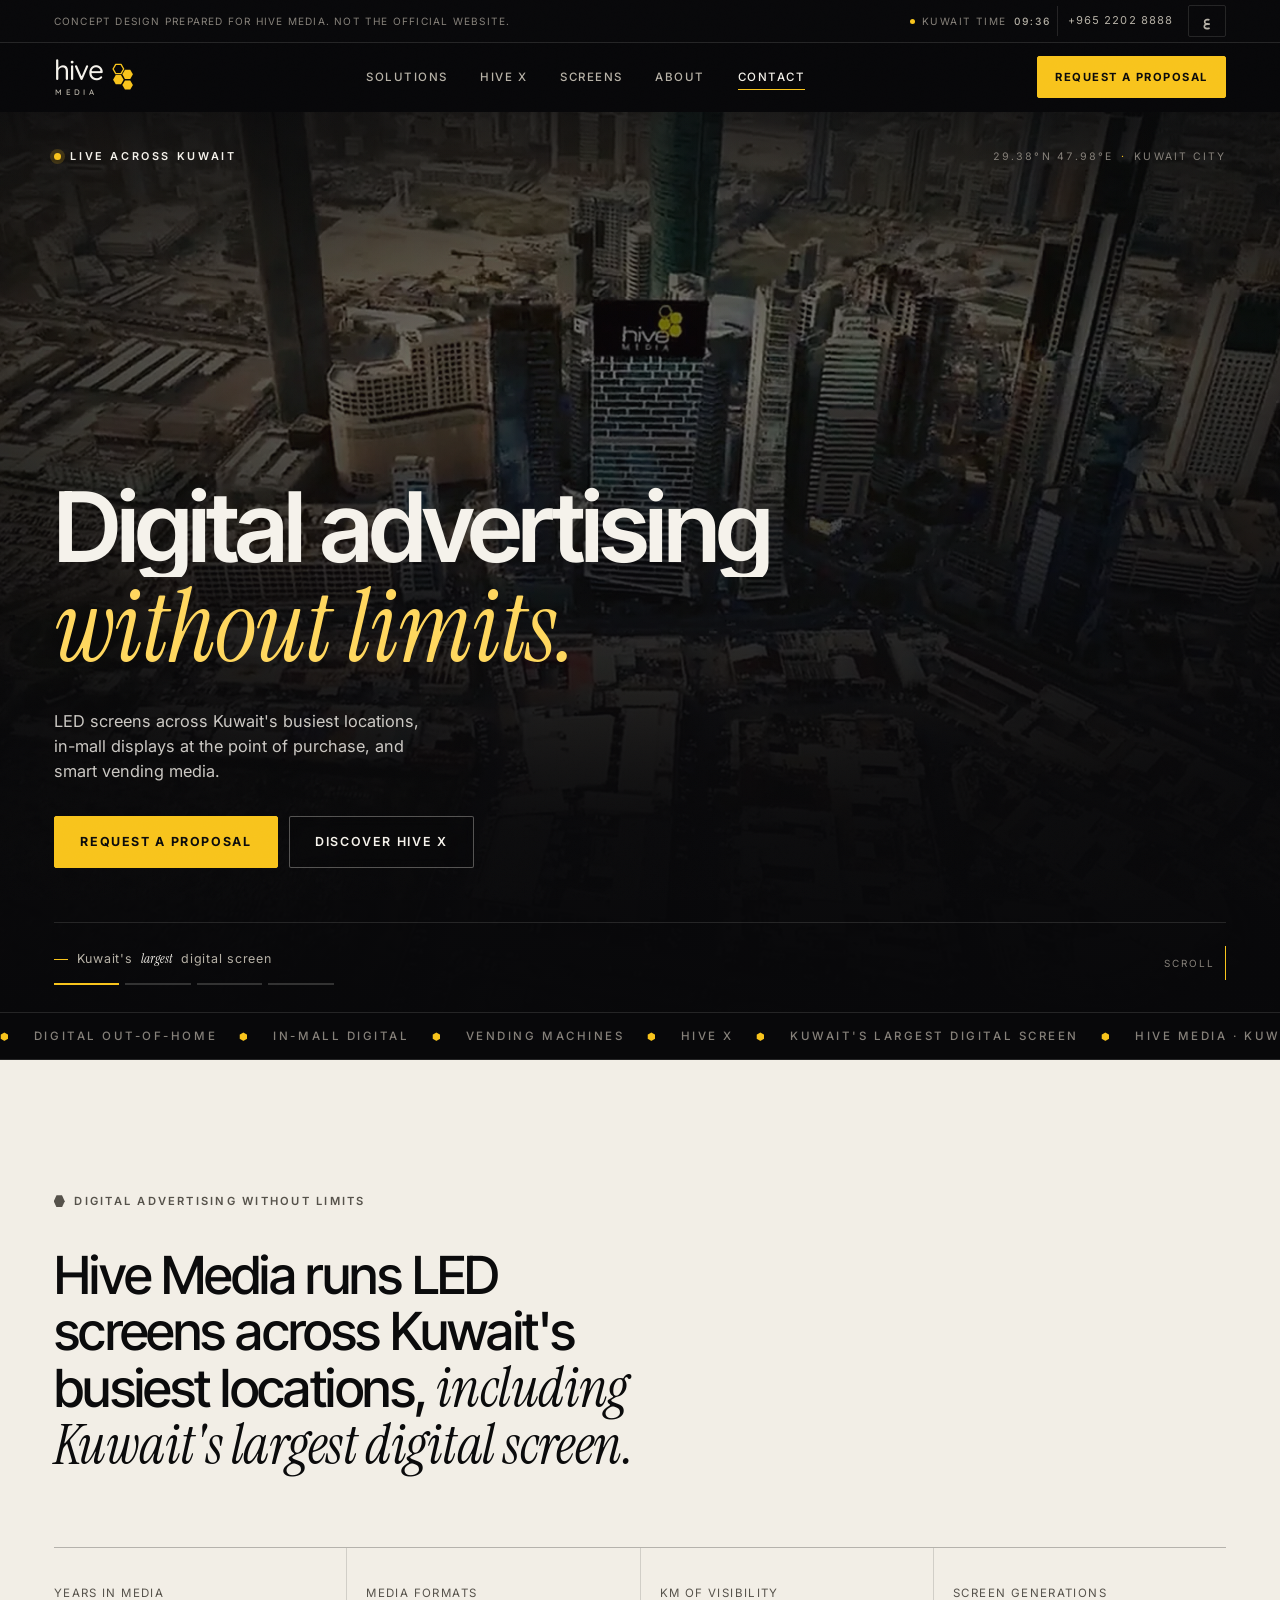
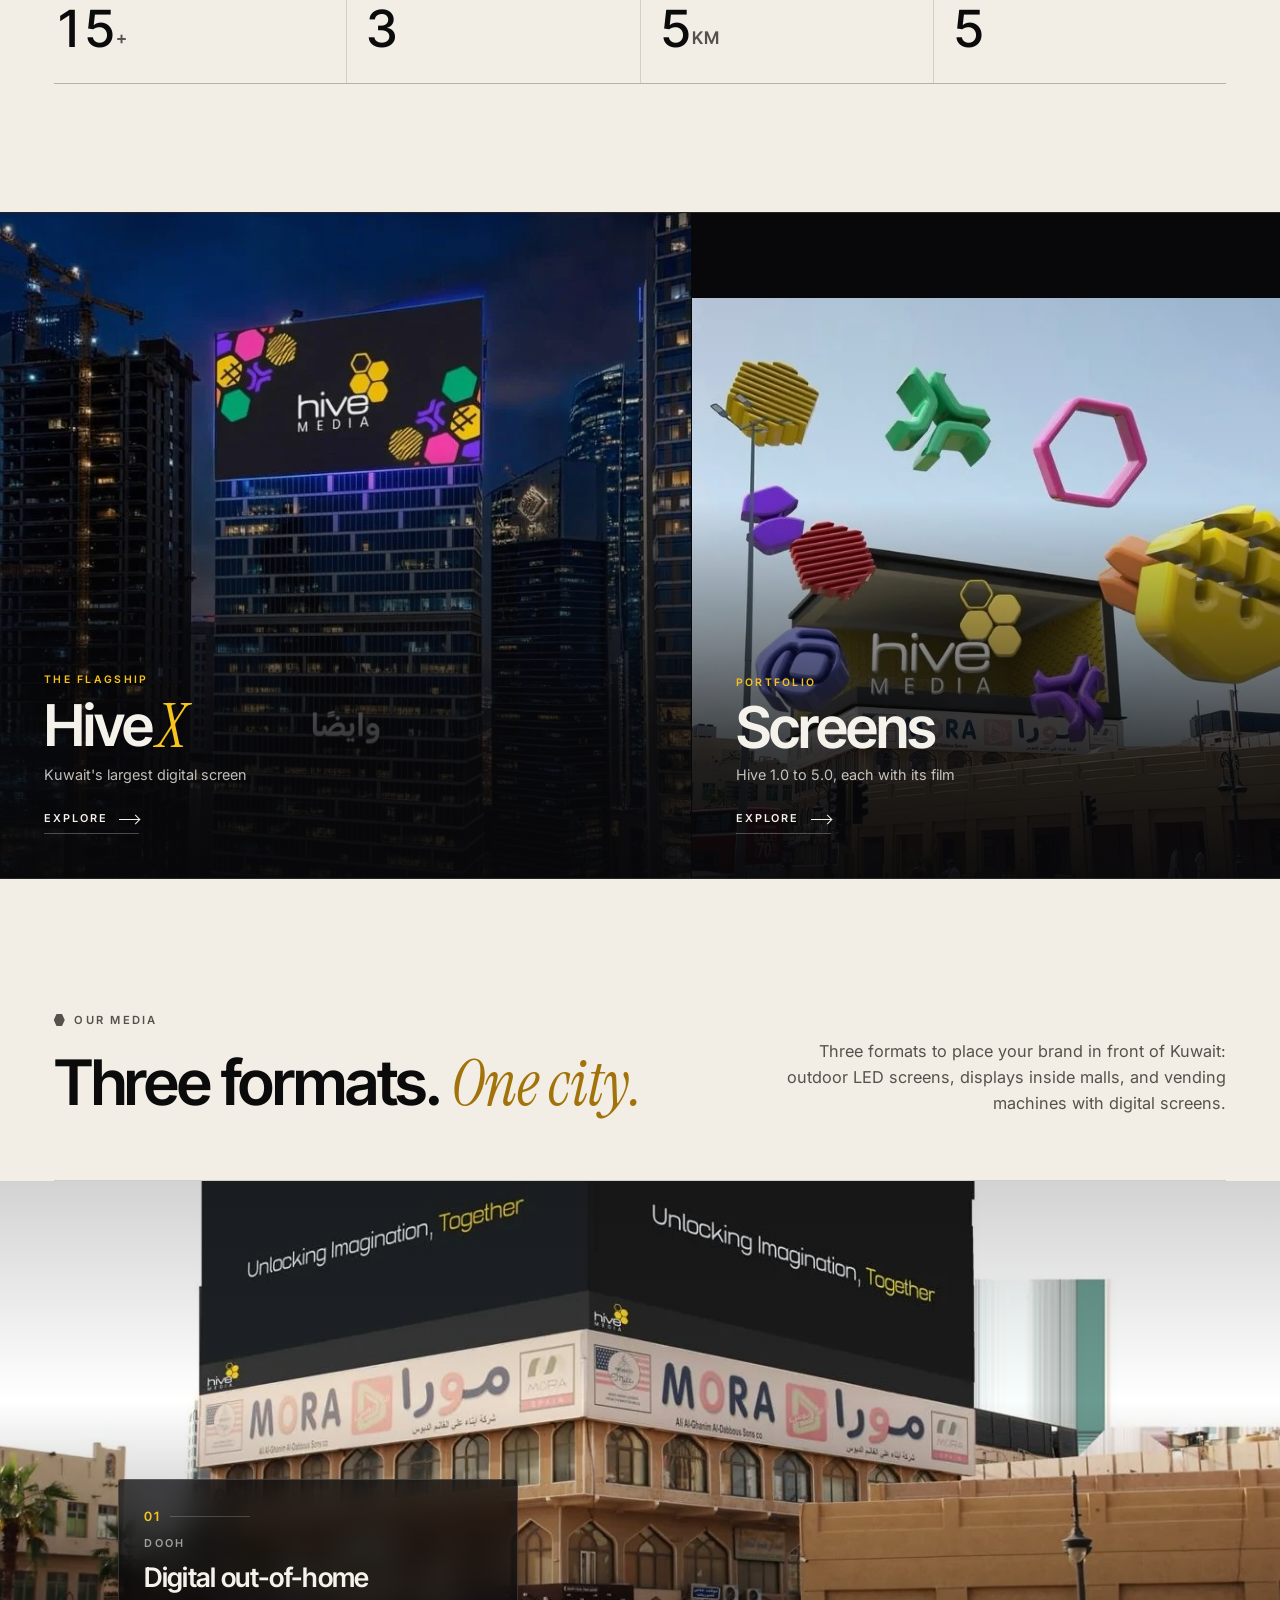
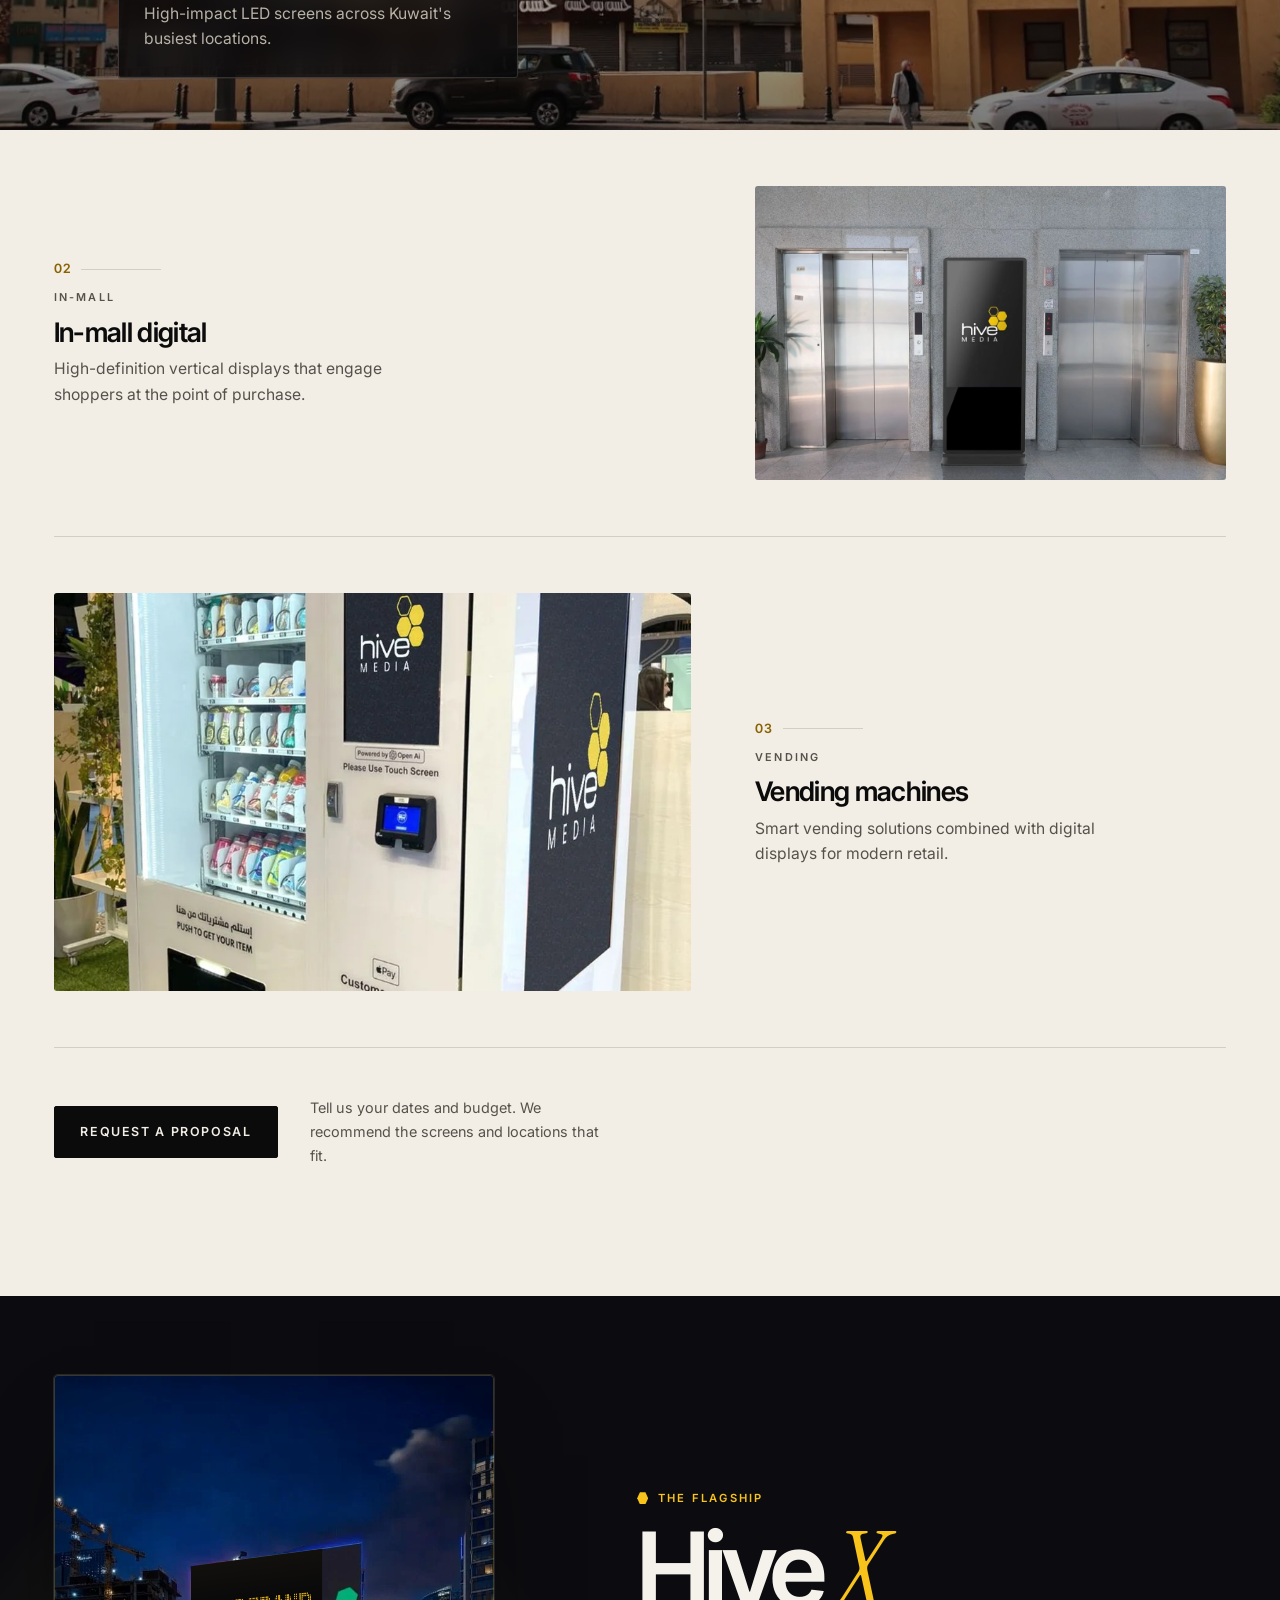
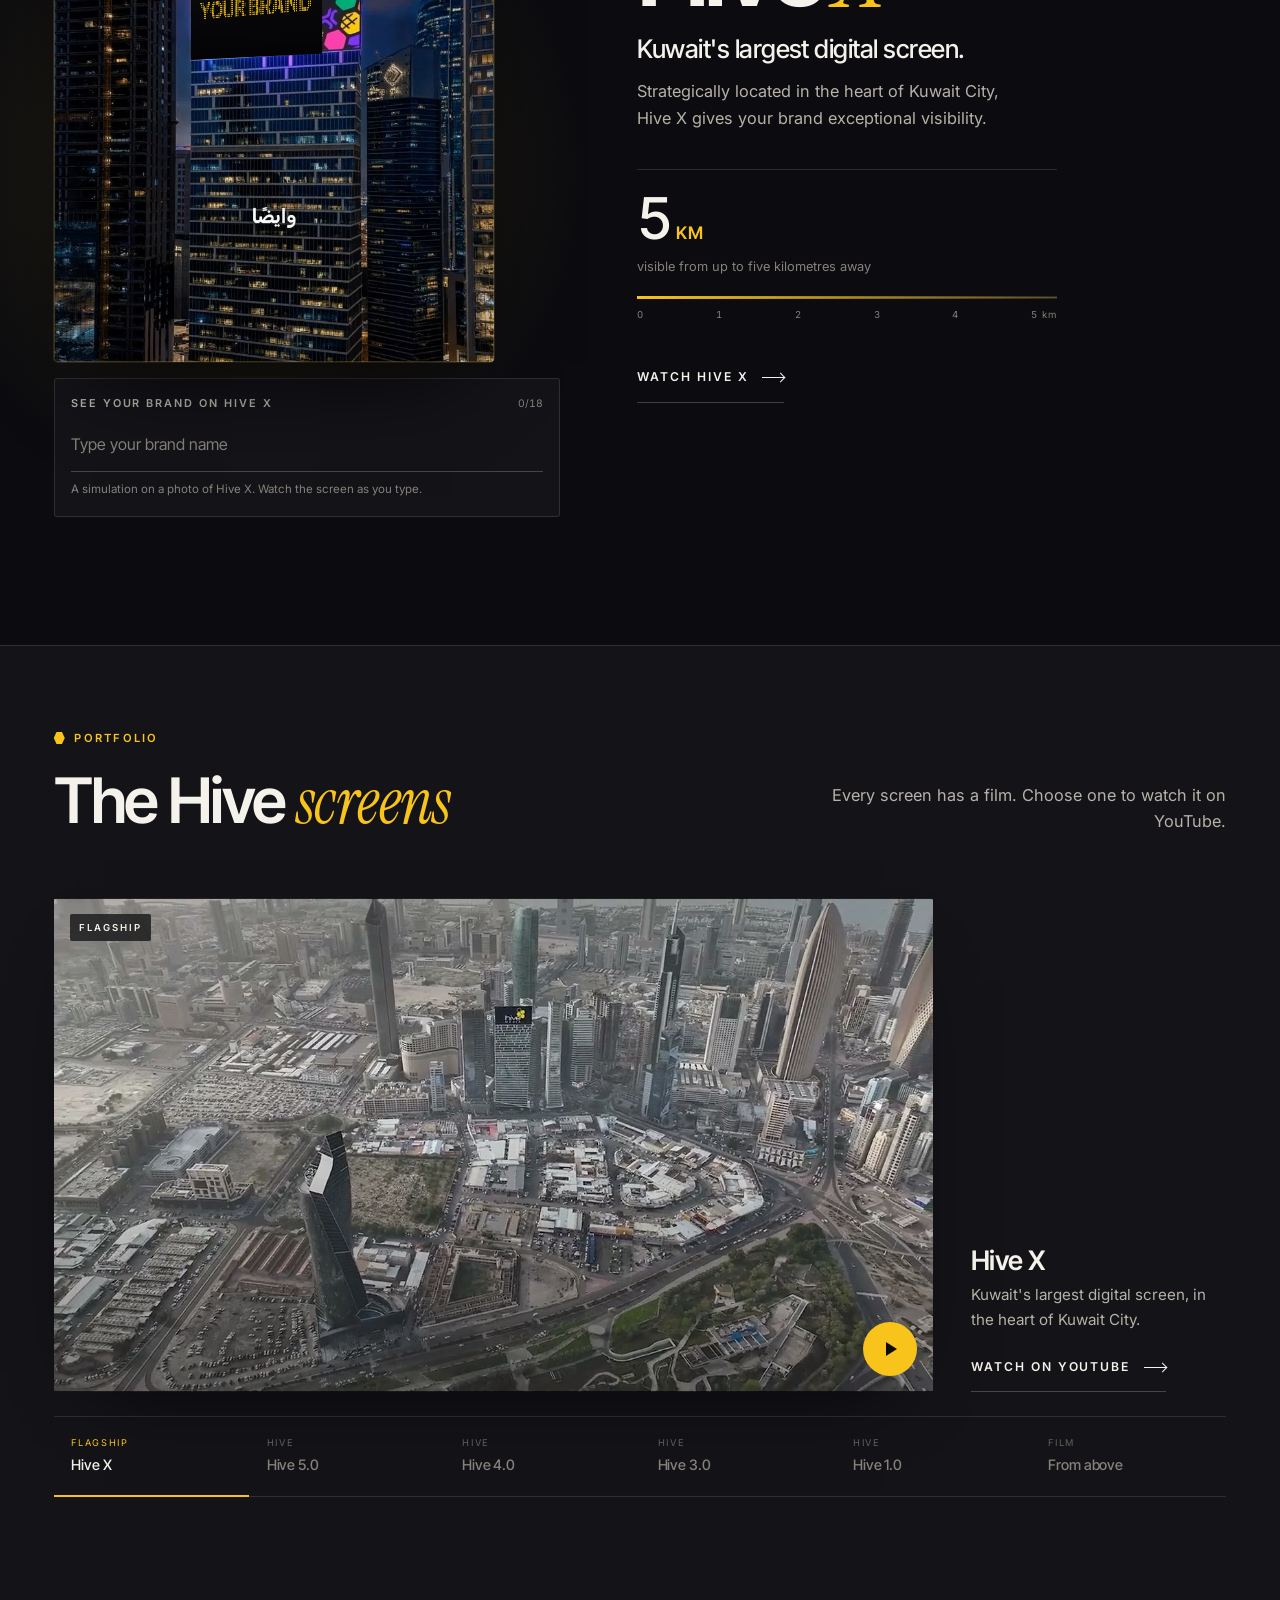
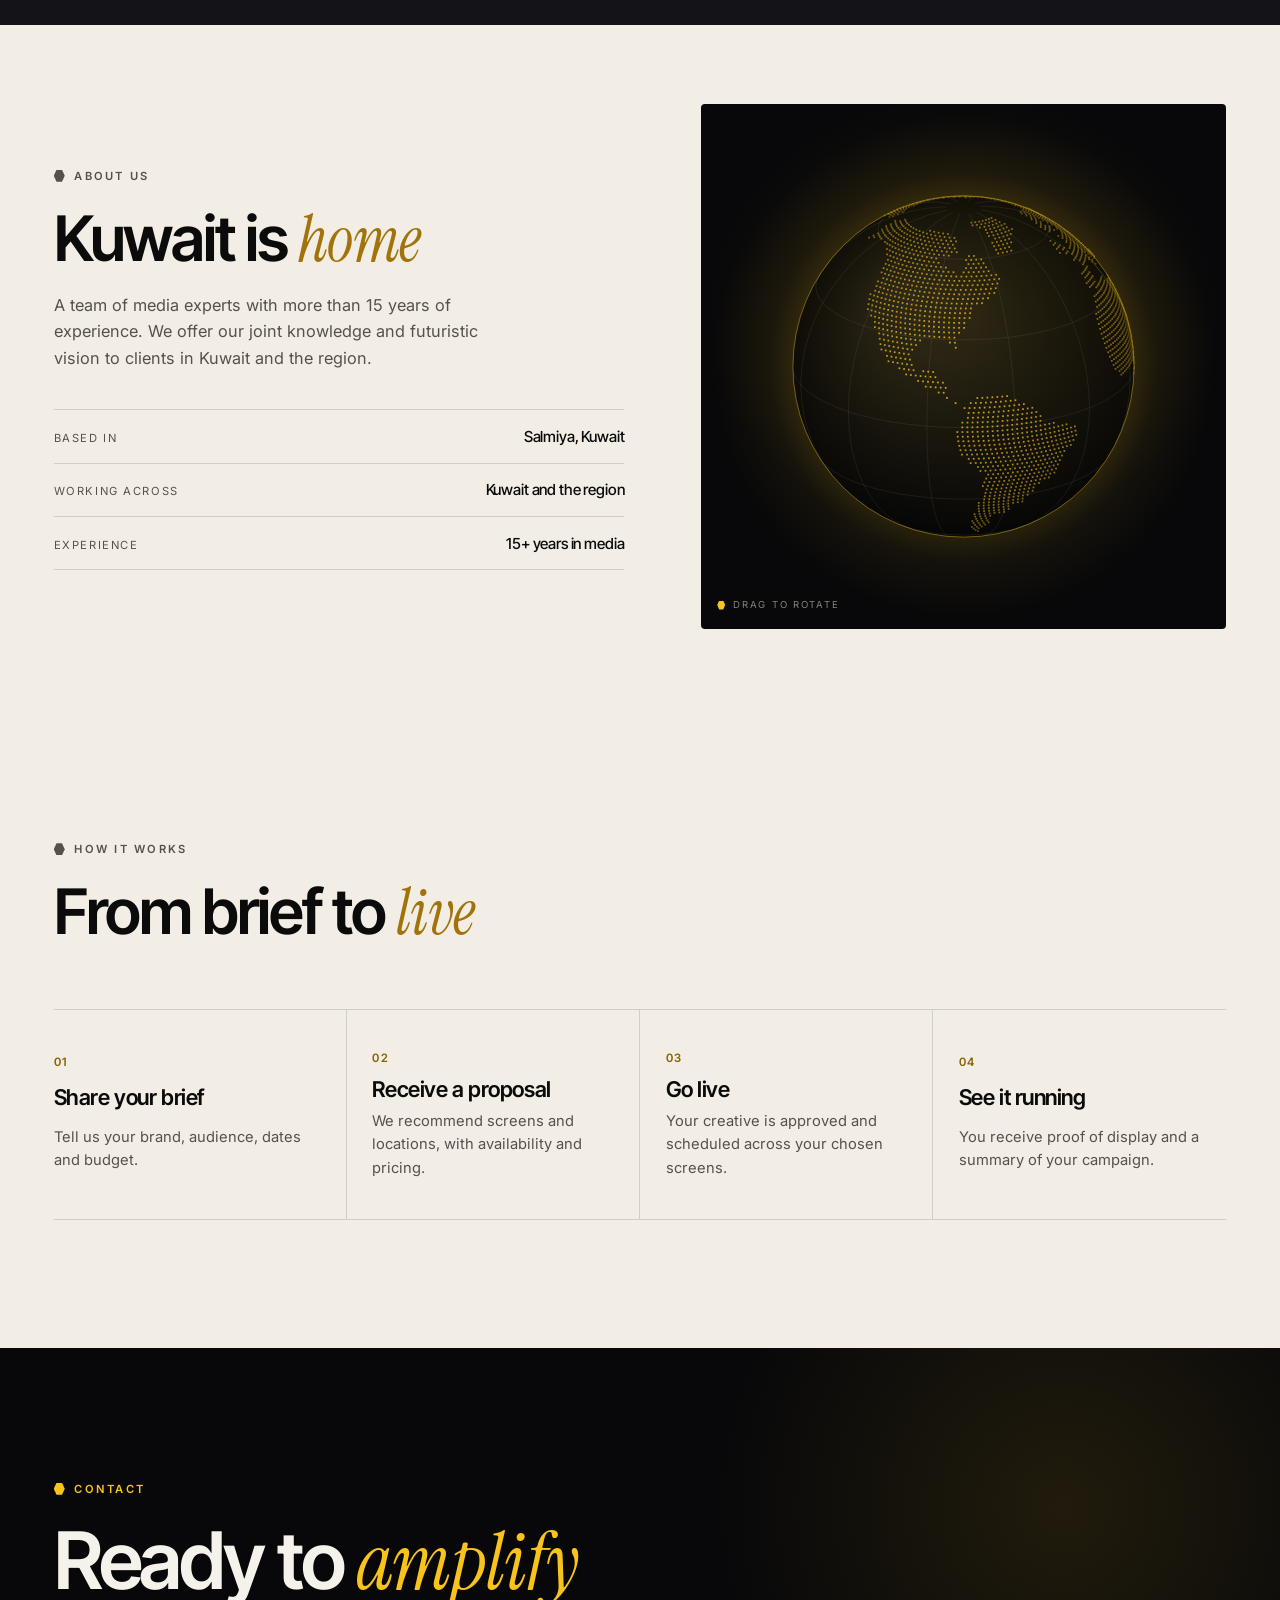
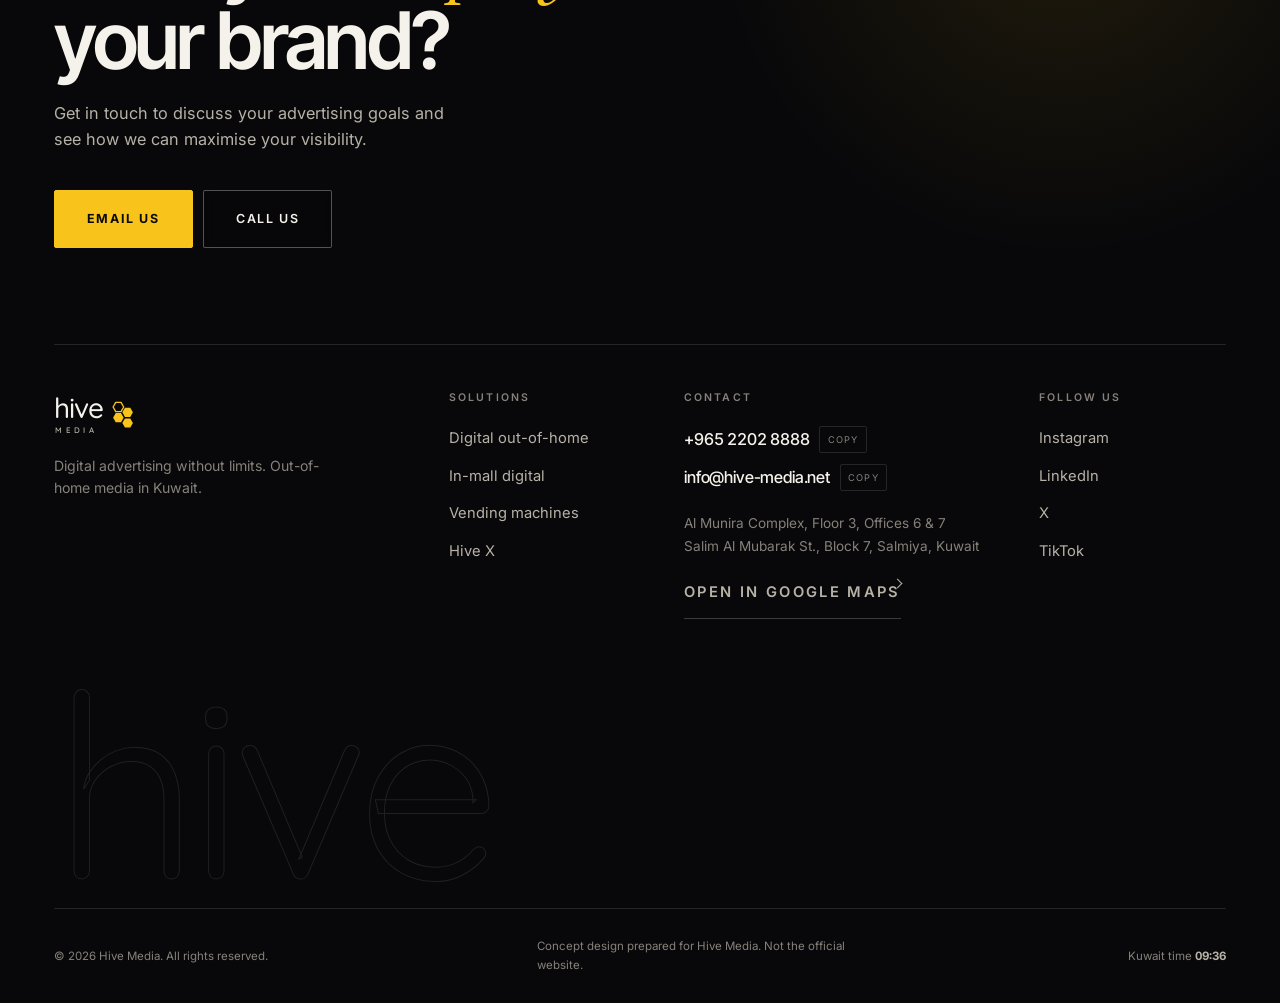
==== index.html @ 7064491e "Redesign Hive Media site: new design system, hero, editorial sections, interactive Hive X simulator" ====
<!doctype html>
<html lang="en" dir="ltr">
<head>
<meta charset="utf-8">
<meta name="viewport" content="width=device-width, initial-scale=1, viewport-fit=cover">
<title>Hive Media — Digital advertising without limits · Kuwait</title>
<meta name="description" content="Hive Media runs LED screens across Kuwait's busiest locations, including Kuwait's largest digital screen. Outdoor LED, in-mall displays and smart vending media.">
<meta name="theme-color" content="#08080A">
<meta property="og:title" content="Hive Media — Digital advertising without limits">
<meta property="og:description" content="LED screens across Kuwait's busiest locations, in-mall displays and smart vending media.">
<meta property="og:type" content="website">
<meta property="og:image" content="assets/media/hero.jpg">
<link rel="preconnect" href="https://fonts.googleapis.com">
<link rel="preconnect" href="https://fonts.gstatic.com" crossorigin>
<link rel="preload" as="image" href="assets/media/hero.webp" fetchpriority="high">
<link rel="stylesheet" href="https://fonts.googleapis.com/css2?family=Inter+Tight:wght@400;500;600;700&family=Inter:wght@400;500;600&family=Instrument+Serif:ital@1&family=Alexandria:wght@400;500;700&family=Quicksand:wght@400;500&display=swap">
<link rel="stylesheet" href="assets/css/site.css">
<link rel="icon" href="data:image/svg+xml,%3Csvg xmlns='http://www.w3.org/2000/svg' viewBox='0 0 40 46'%3E%3Cpolygon points='20,2 37,12 37,32 20,42 3,32 3,12' fill='%23F8C41C'/%3E%3C/svg%3E">
<script type="application/ld+json">
{
  "@context": "https://schema.org",
  "@type": "LocalBusiness",
  "name": "Hive Media",
  "description": "Digital out-of-home media in Kuwait: LED screens, in-mall digital displays and smart vending machines.",
  "telephone": "+965 2202 8888",
  "email": "info@hive-media.net",
  "address": {
    "@type": "PostalAddress",
    "streetAddress": "Al Munira Complex, Floor 3, Offices 6 & 7, Salim Al Mubarak St., Block 7",
    "addressLocality": "Salmiya",
    "addressCountry": "KW"
  },
  "areaServed": "Kuwait",
  "sameAs": [
    "https://www.instagram.com/hivemediakw",
    "https://www.linkedin.com/company/hive-media-kw/",
    "https://x.com/hivemediakw",
    "https://www.tiktok.com/@hivemediakw"
  ]
}
</script>
</head>
<body>
<a class="skip" href="#main">Skip to content</a>
<div class="progress" id="progress" aria-hidden="true"></div>
<div class="grain" aria-hidden="true"></div>

<!-- ── utility strip ─────────────────────────────────────────── -->
<div class="utility">
  <div class="shell utility-in">
    <p class="utility-note" data-i18n="note">Concept design prepared for Hive Media. Not the official website.</p>
    <div class="utility-right">
      <span class="utility-clock"><i class="dot-live" aria-hidden="true"></i><span data-i18n="kwTime">Kuwait time</span> <b id="kw-time">--:--</b></span>
      <a class="utility-tel" href="tel:+96522028888" dir="ltr">+965 2202 8888</a>
      <button class="lang" id="lang-btn" type="button" aria-label="التبديل إلى العربية" data-i18n-aria="langLabel">ع</button>
    </div>
  </div>
</div>

<!-- ── nav ───────────────────────────────────────────────────── -->
<header class="nav" id="nav">
  <div class="shell nav-in">
    <a class="logo" href="#top" aria-label="Hive Media — home">
      <span class="logo-word">hive<small>MEDIA</small></span>
      <svg class="logo-mark" viewBox="0 0 39 48" aria-hidden="true" focusable="false">
        <polygon points="20.6,11 16.3,18.45 7.7,18.45 3.4,11 7.7,3.55 16.3,3.55" fill="none" stroke="currentColor" stroke-width="2.2" stroke-linejoin="round"/>
        <polygon points="35.6,19.66 31.3,27.11 22.7,27.11 18.4,19.66 22.7,12.21 31.3,12.21" fill="currentColor"/>
        <polygon points="20.6,28.32 16.3,35.77 7.7,35.77 3.4,28.32 7.7,20.87 16.3,20.87" fill="currentColor"/>
        <polygon points="35.6,36.98 31.3,44.43 22.7,44.43 18.4,36.98 22.7,29.53 31.3,29.53" fill="currentColor"/>
      </svg>
    </a>
    <nav class="nav-links" aria-label="Sections">
      <a href="#solutions" data-nav="solutions" data-i18n="navMedia">Solutions</a>
      <a href="#hivex" data-nav="hivex" data-i18n="navX">Hive X</a>
      <a href="#screens" data-nav="screens" data-i18n="navScreens">Screens</a>
      <a href="#about" data-nav="about" data-i18n="navAbout">About</a>
      <a href="#contact" data-nav="contact" data-i18n="navContact">Contact</a>
    </nav>
    <div class="nav-end">
      <a class="btn btn-gold btn-sm" href="#contact" data-i18n="book">Request a proposal</a>
      <button class="burger" id="burger" type="button" aria-expanded="false" aria-controls="menu" aria-label="Open menu" data-i18n-aria="menu">
        <span></span><span></span>
      </button>
    </div>
  </div>
</header>

<!-- ── mobile menu ───────────────────────────────────────────── -->
<div class="menu" id="menu" hidden>
  <nav class="menu-links" aria-label="Mobile sections">
    <a href="#solutions" data-i18n="navMedia">Solutions</a>
    <a href="#hivex" data-i18n="navX">Hive X</a>
    <a href="#screens" data-i18n="navScreens">Screens</a>
    <a href="#about" data-i18n="navAbout">About</a>
    <a href="#contact" data-i18n="navContact">Contact</a>
  </nav>
  <div class="menu-foot">
    <a class="btn btn-gold" href="#contact" data-i18n="book">Request a proposal</a>
    <div class="menu-meta">
      <a href="tel:+96522028888" dir="ltr">+965 2202 8888</a>
      <a href="mailto:info@hive-media.net">info@hive-media.net</a>
    </div>
  </div>
</div>

<main id="main">
<span id="top"></span>

<!-- ── hero ──────────────────────────────────────────────────── -->
<section class="hero" id="hero">
  <div class="hero-media" aria-hidden="true">
    <img class="hero-poster" src="assets/media/hero.webp" alt="" width="1920" height="1080" fetchpriority="high">
    <video id="hero-video" muted loop playsinline preload="none" poster="assets/media/hero.webp" tabindex="-1"></video>
  </div>
  <div class="hero-scrim" aria-hidden="true"></div>

  <div class="shell hero-in">
    <div class="hero-top">
      <p class="hero-live"><i aria-hidden="true"></i><span data-i18n="live">Live across Kuwait</span></p>
      <p class="hero-coord"><span>29.38°N 47.98°E</span><span class="sep" aria-hidden="true">·</span><span data-i18n="hiveHq">Kuwait City</span></p>
    </div>

    <div class="hero-body">
      <h1 class="hero-h1">
        <span class="line"><span data-i18n="h1a">Digital advertising</span></span>
        <span class="line"><span><em data-i18n="h1b">without limits.</em></span></span>
      </h1>
      <p class="hero-sub" data-i18n="sub">LED screens across Kuwait's busiest locations, in-mall displays at the point of purchase, and smart vending media.</p>
      <div class="hero-actions">
        <a class="btn btn-gold" href="#contact" data-i18n="book">Request a proposal</a>
        <a class="btn btn-ghost" href="#hivex" data-i18n="iLink">Discover Hive X</a>
      </div>
    </div>

    <div class="hero-foot">
      <div class="rot" id="rot" aria-live="off">
        <div class="rot-lines" id="rot-lines"></div>
        <div class="rot-bars" id="rot-bars" aria-hidden="true"></div>
      </div>
      <a class="scroll-cue" href="#network">
        <span data-i18n="scroll">Scroll</span>
        <i aria-hidden="true"></i>
      </a>
    </div>
  </div>
</section>

<!-- ── marquee ───────────────────────────────────────────────── -->
<div class="marquee" aria-hidden="true">
  <div class="marquee-track" id="marquee-track"></div>
</div>

<!-- ── statement ─────────────────────────────────────────────── -->
<section class="section statement" id="network">
  <div class="shell">
    <div class="eyebrow" data-reveal><i class="hex" aria-hidden="true"></i><span data-i18n="iKick">Digital advertising without limits</span></div>
    <h2 class="statement-h" data-reveal data-reveal-delay="1">
      <span data-i18n="iHa">Hive Media runs LED screens across Kuwait's busiest locations,</span>
      <em data-i18n="iHb">including Kuwait's largest digital screen.</em>
    </h2>
    <dl class="facts" data-reveal data-reveal-delay="2">
      <div class="fact"><dt data-i18n="f1">years in media</dt><dd><span data-count="15">15</span><i>+</i></dd></div>
      <div class="fact"><dt data-i18n="f2">media formats</dt><dd><span data-count="3">3</span></dd></div>
      <div class="fact"><dt data-i18n="f3">km of visibility</dt><dd><span data-count="5">5</span><i>km</i></dd></div>
      <div class="fact"><dt data-i18n="f4">screen generations</dt><dd><span data-count="5">5</span></dd></div>
    </dl>
  </div>
</section>

<!-- ── two chapters ──────────────────────────────────────────── -->
<section class="chapters" aria-label="Explore">
  <a class="chapter chapter-a" href="#hivex" data-reveal>
    <div class="chapter-media"><img src="assets/media/hivex.webp" alt="The Hive X screen lit on a tower in Kuwait City at night" width="720" height="1280" loading="lazy" decoding="async"></div>
    <div class="chapter-body">
      <span class="chapter-k" data-i18n="xEyebrow">The flagship</span>
      <span class="chapter-t">Hive <em>X</em></span>
      <span class="chapter-d" data-i18n="t1">Kuwait's largest digital screen</span>
      <span class="chapter-go"><span data-i18n="explore">Explore</span><i aria-hidden="true"></i></span>
    </div>
  </a>
  <a class="chapter chapter-b" href="#screens" data-reveal data-reveal-delay="1">
    <div class="chapter-media"><img src="assets/media/hive1.webp" alt="Hive 1.0 campaign with 3D shapes breaking out of the screen" width="720" height="1280" loading="lazy" decoding="async"></div>
    <div class="chapter-body">
      <span class="chapter-k" data-i18n="sEyebrow">Portfolio</span>
      <span class="chapter-t" data-i18n="t2b">Screens</span>
      <span class="chapter-d" data-i18n="t2">Hive 1.0 to 5.0, each with its film</span>
      <span class="chapter-go"><span data-i18n="explore">Explore</span><i aria-hidden="true"></i></span>
    </div>
  </a>
</section>

<!-- ── solutions ─────────────────────────────────────────────── -->
<section class="section solutions" id="solutions">
  <div class="shell">
    <header class="sec-head">
      <div>
        <div class="eyebrow" data-reveal><i class="hex" aria-hidden="true"></i><span data-i18n="mEyebrow">Our media</span></div>
        <h2 class="sec-h" data-reveal data-reveal-delay="1"><span data-i18n="mHa">Three formats.</span> <em data-i18n="mHb">One city.</em></h2>
      </div>
      <p class="sec-lede" data-reveal data-reveal-delay="2" data-i18n="mL">Three formats to place your brand in front of Kuwait: outdoor LED screens, displays inside malls, and vending machines with digital screens.</p>
    </header>

    <div class="formats">
      <article class="format format-feature" data-reveal>
        <div class="feature-media">
          <img src="assets/media/dooh.webp" alt="A Hive Media LED screen wrapping the corner of a building above a Kuwait street" width="1400" height="782" loading="lazy" decoding="async">
        </div>
        <div class="feature-copy">
          <span class="format-n" aria-hidden="true">01</span>
          <span class="format-k" data-i18n="m1k">DOOH</span>
          <h3 data-i18n="m1">Digital out-of-home</h3>
          <p data-i18n="m1d">High-impact LED screens across Kuwait's busiest locations.</p>
        </div>
      </article>
      <article class="format format-flip" data-reveal>
        <div class="format-media">
          <img src="assets/media/mall.webp" alt="A vertical Hive Media display between two lifts" width="1200" height="800" loading="lazy" decoding="async">
        </div>
        <div class="format-text">
          <span class="format-n" aria-hidden="true">02</span>
          <span class="format-k" data-i18n="m2k">In-mall</span>
          <h3 data-i18n="m2">In-mall digital</h3>
          <p data-i18n="m2d">High-definition vertical displays that engage shoppers at the point of purchase.</p>
        </div>
      </article>
      <article class="format" data-reveal>
        <div class="format-media">
          <img src="assets/media/vending.webp" alt="A smart vending machine with Hive Media digital screens" width="900" height="1198" loading="lazy" decoding="async">
        </div>
        <div class="format-text">
          <span class="format-n" aria-hidden="true">03</span>
          <span class="format-k" data-i18n="m3k">Vending</span>
          <h3 data-i18n="m3">Vending machines</h3>
          <p data-i18n="m3d">Smart vending solutions combined with digital displays for modern retail.</p>
        </div>
      </article>
    </div>

    <div class="solutions-cta" data-reveal>
      <a class="btn btn-ink" href="#contact" data-i18n="book">Request a proposal</a>
      <p data-i18n="solNote">Tell us your dates and budget. We recommend the screens and locations that fit.</p>
    </div>
  </div>
</section>

<!-- ── hive x ────────────────────────────────────────────────── -->
<section class="section hivex" id="hivex">
  <div class="shell hx">
    <div class="hx-stage-col" data-reveal>
      <div class="hx-stage" id="hx-stage">
        <img id="hx-img" src="assets/media/hivex.webp" alt="The Hive X screen lit up on a tower in Kuwait City at night" width="720" height="1280" loading="lazy" decoding="async">
        <canvas id="sim" width="552" height="300" aria-hidden="true"></canvas>
        <span class="hx-frame" aria-hidden="true"></span>
      </div>
      <div class="sim-ui">
        <div class="sim-head">
          <label for="brand" data-i18n="simLabel">See your brand on Hive X</label>
          <span class="sim-count" id="sim-count" aria-hidden="true">0/18</span>
        </div>
        <div class="sim-field">
          <input id="brand" type="text" maxlength="18" autocomplete="off" spellcheck="false" placeholder="Type your brand name" data-i18n-ph="simPh" aria-describedby="sim-note">
          <button class="sim-clear" id="sim-clear" type="button" hidden data-i18n="simClear">Clear</button>
        </div>
        <p class="sim-note" id="sim-note" data-i18n="simNote">A simulation on a photo of Hive X. Watch the screen as you type.</p>
        <p class="sim-status sr" id="sim-status" role="status" aria-live="polite"></p>
      </div>
    </div>

    <div class="hx-copy">
      <div class="eyebrow eyebrow-gold" data-reveal><i class="hex" aria-hidden="true"></i><span data-i18n="xEyebrow">The flagship</span></div>
      <h2 class="hx-name" data-reveal data-reveal-delay="1">Hive <em>X</em></h2>
      <p class="hx-lead" data-reveal data-reveal-delay="1" data-i18n="xLead">Kuwait's largest digital screen.</p>
      <p class="lede" data-reveal data-reveal-delay="2" data-i18n="xBody">Strategically located in the heart of Kuwait City, Hive X gives your brand exceptional visibility.</p>

      <div class="stat" data-reveal data-reveal-delay="3">
        <p class="stat-v"><span data-count="5">5</span><small>KM</small></p>
        <p class="stat-l" data-i18n="xStat">visible from up to five kilometres away</p>
        <div class="scale" aria-hidden="true">
          <div class="scale-line"><i></i></div>
          <div class="scale-ticks"><span>0</span><span>1</span><span>2</span><span>3</span><span>4</span><span>5 km</span></div>
        </div>
      </div>

      <a class="link-arrow" href="https://www.youtube.com/watch?v=Jj14fRwLpO0" target="_blank" rel="noopener" data-reveal data-reveal-delay="4">
        <span data-i18n="xWatch">Watch Hive X</span><i aria-hidden="true"></i>
      </a>
    </div>
  </div>
</section>

<!-- ── screens ───────────────────────────────────────────────── -->
<section class="section screens" id="screens">
  <div class="shell">
    <header class="sec-head">
      <div>
        <div class="eyebrow eyebrow-gold" data-reveal><i class="hex" aria-hidden="true"></i><span data-i18n="sEyebrow">Portfolio</span></div>
        <h2 class="sec-h" data-reveal data-reveal-delay="1"><span data-i18n="sHa">The Hive</span> <em data-i18n="sHb">screens</em></h2>
      </div>
      <p class="sec-lede" data-reveal data-reveal-delay="2" data-i18n="sL">Every screen has a film. Choose one to watch it on YouTube.</p>
    </header>

    <div class="stage" data-reveal>
      <div class="stage-view" id="stage-panel" role="tabpanel" aria-labelledby="tab-0">
        <a class="stage-shot" id="stage-link" href="https://www.youtube.com/watch?v=Jj14fRwLpO0" target="_blank" rel="noopener">
          <img id="stage-img" src="assets/stills/Jj14fRwLpO0.webp" alt="" width="1280" height="720" loading="lazy" decoding="async">
          <video id="stage-clip" muted loop playsinline preload="none" hidden></video>
          <span class="stage-play" aria-hidden="true"><i></i></span>
          <span class="stage-tag" id="stage-tag">Flagship</span>
        </a>
        <div class="stage-info">
          <h3 id="stage-name">Hive X</h3>
          <p id="stage-desc">Kuwait's largest digital screen, in the heart of Kuwait City.</p>
          <a class="link-arrow" id="stage-watch" href="https://www.youtube.com/watch?v=Jj14fRwLpO0" target="_blank" rel="noopener">
            <span data-i18n="watch">Watch on YouTube</span><i aria-hidden="true"></i>
          </a>
        </div>
      </div>
      <div class="tabs" id="tabs" role="tablist" aria-label="Hive screens" aria-orientation="horizontal"></div>
    </div>
  </div>
</section>

<!-- ── about ─────────────────────────────────────────────────── -->
<section class="section about" id="about">
  <div class="shell home">
    <div class="home-copy">
      <div class="eyebrow" data-reveal><i class="hex" aria-hidden="true"></i><span data-i18n="hEyebrow">About us</span></div>
      <h2 class="sec-h" data-reveal data-reveal-delay="1"><span data-i18n="hHa">Kuwait is</span> <em data-i18n="hHb">home</em></h2>
      <p class="lede" data-reveal data-reveal-delay="2" data-i18n="hBody">A team of media experts with more than 15 years of experience. We offer our joint knowledge and futuristic vision to clients in Kuwait and the region.</p>
      <dl class="meta" data-reveal data-reveal-delay="3">
        <div><dt data-i18n="a1">Based in</dt><dd data-i18n="a1v">Salmiya, Kuwait</dd></div>
        <div><dt data-i18n="a2">Working across</dt><dd data-i18n="a2v">Kuwait and the region</dd></div>
        <div><dt data-i18n="a3">Experience</dt><dd data-i18n="a3v">15+ years in media</dd></div>
      </dl>
    </div>
    <div class="globe-box" data-reveal data-reveal-delay="2">
      <canvas id="globe" role="img" aria-label="A rotating globe with Kuwait marked"></canvas>
      <p class="globe-hint"><i class="hex" aria-hidden="true"></i><span data-i18n="drag">Drag to rotate</span></p>
    </div>
  </div>
</section>

<!-- ── process ───────────────────────────────────────────────── -->
<section class="section process" id="process">
  <div class="shell">
    <header class="sec-head">
      <div>
        <div class="eyebrow" data-reveal><i class="hex" aria-hidden="true"></i><span data-i18n="pEyebrow">How it works</span></div>
        <h2 class="sec-h" data-reveal data-reveal-delay="1"><span data-i18n="pHa">From brief to</span> <em data-i18n="pHb">live</em></h2>
      </div>
    </header>
    <ol class="steps">
      <li data-reveal><span class="step-n" aria-hidden="true">01</span><h3 data-i18n="p1">Share your brief</h3><p data-i18n="p1d">Tell us your brand, audience, dates and budget.</p></li>
      <li data-reveal data-reveal-delay="1"><span class="step-n" aria-hidden="true">02</span><h3 data-i18n="p2">Receive a proposal</h3><p data-i18n="p2d">We recommend screens and locations, with availability and pricing.</p></li>
      <li data-reveal data-reveal-delay="2"><span class="step-n" aria-hidden="true">03</span><h3 data-i18n="p3">Go live</h3><p data-i18n="p3d">Your creative is approved and scheduled across your chosen screens.</p></li>
      <li data-reveal data-reveal-delay="3"><span class="step-n" aria-hidden="true">04</span><h3 data-i18n="p4">See it running</h3><p data-i18n="p4d">You receive proof of display and a summary of your campaign.</p></li>
    </ol>
  </div>
</section>
</main>

<!-- ── footer ────────────────────────────────────────────────── -->
<footer class="foot" id="contact">
  <div class="shell">
    <div class="foot-cta" data-reveal>
      <div class="eyebrow eyebrow-gold"><i class="hex" aria-hidden="true"></i><span data-i18n="cEyebrow">Contact</span></div>
      <h2 class="foot-h"><span data-i18n="cHa">Ready to</span> <em data-i18n="cHb">amplify</em> <span data-i18n="cHc">your brand?</span></h2>
      <p class="foot-l" data-i18n="cL">Get in touch to discuss your advertising goals and see how we can maximise your visibility.</p>
      <div class="foot-actions">
        <a class="btn btn-gold btn-lg" href="mailto:info@hive-media.net?subject=Campaign%20enquiry%20%E2%80%94%20Hive%20Media" data-i18n="cMail">Email us</a>
        <a class="btn btn-ghost btn-lg" href="tel:+96522028888" data-i18n="cCall">Call us</a>
      </div>
    </div>

    <div class="foot-grid">
      <div class="foot-brand">
        <a class="logo" href="#top" aria-label="Hive Media — home">
          <span class="logo-word">hive<small>MEDIA</small></span>
          <svg class="logo-mark" viewBox="0 0 39 48" aria-hidden="true" focusable="false">
            <polygon points="20.6,11 16.3,18.45 7.7,18.45 3.4,11 7.7,3.55 16.3,3.55" fill="none" stroke="currentColor" stroke-width="2.2" stroke-linejoin="round"/>
            <polygon points="35.6,19.66 31.3,27.11 22.7,27.11 18.4,19.66 22.7,12.21 31.3,12.21" fill="currentColor"/>
            <polygon points="20.6,28.32 16.3,35.77 7.7,35.77 3.4,28.32 7.7,20.87 16.3,20.87" fill="currentColor"/>
            <polygon points="35.6,36.98 31.3,44.43 22.7,44.43 18.4,36.98 22.7,29.53 31.3,29.53" fill="currentColor"/>
          </svg>
        </a>
        <p data-i18n="fTag">Digital advertising without limits. Out-of-home media in Kuwait.</p>
      </div>

      <div class="foot-col">
        <h3 data-i18n="fSol">Solutions</h3>
        <ul>
          <li><a href="#solutions" data-i18n="m1">Digital out-of-home</a></li>
          <li><a href="#solutions" data-i18n="m2">In-mall digital</a></li>
          <li><a href="#solutions" data-i18n="m3">Vending machines</a></li>
          <li><a href="#hivex">Hive X</a></li>
        </ul>
      </div>

      <div class="foot-col foot-contact">
        <h3 data-i18n="cEyebrow2">Contact</h3>
        <div class="f-row">
          <a id="c-phone" href="tel:+96522028888" dir="ltr">+965 2202 8888</a>
          <button class="copy" type="button" data-copy="c-phone" data-i18n="copy" aria-label="Copy phone number" title="Copy phone number">Copy</button>
        </div>
        <div class="f-row">
          <a id="c-mail" href="mailto:info@hive-media.net">info@hive-media.net</a>
          <button class="copy" type="button" data-copy="c-mail" data-i18n="copy" aria-label="Copy email address" title="Copy email address">Copy</button>
        </div>
        <p class="f-addr" data-i18n="addr">Al Munira Complex, Floor 3, Offices 6 &amp; 7<br>Salim Al Mubarak St., Block 7, Salmiya, Kuwait</p>
        <a class="link-arrow link-arrow-sm" href="https://www.google.com/maps?q=Al+Munira+Complex,+Salim+Al+Mubarak+Street,+Salmiya,+Kuwait" target="_blank" rel="noopener">
          <span data-i18n="map">Open in Google Maps</span><i aria-hidden="true"></i>
        </a>
      </div>

      <div class="foot-col">
        <h3 data-i18n="fFollow">Follow us</h3>
        <ul class="social">
          <li><a href="https://www.instagram.com/hivemediakw" target="_blank" rel="noopener">Instagram</a></li>
          <li><a href="https://www.linkedin.com/company/hive-media-kw/" target="_blank" rel="noopener">LinkedIn</a></li>
          <li><a href="https://x.com/hivemediakw" target="_blank" rel="noopener">X</a></li>
          <li><a href="https://www.tiktok.com/@hivemediakw" target="_blank" rel="noopener">TikTok</a></li>
        </ul>
      </div>
    </div>

    <p class="foot-mark" aria-hidden="true">hive</p>

    <div class="foot-base">
      <p>© <span id="year">2026</span> Hive Media. <span data-i18n="rights">All rights reserved.</span></p>
      <p class="foot-note" data-i18n="note">Concept design prepared for Hive Media. Not the official website.</p>
      <p class="foot-clock"><span data-i18n="kwTime">Kuwait time</span> <b id="kw-time-2">--:--</b></p>
    </div>
  </div>
</footer>

<script src="assets/js/site.js" defer></script>
</body>
</html>
---- assets/css/site.css ----
/* ==========================================================================
   Hive Media — design system
   Dark-first editorial. Warm paper for the light chapters.
   Gold (#F8C41C) is the brand signal: used as light, never as decoration.
   ========================================================================== */

/* ---------- tokens ---------- */
:root{
  /* surfaces */
  --ink:#08080A;
  --ink-2:#0C0C10;
  --ink-3:#131318;
  --paper:#F2EEE6;
  --paper-2:#E9E4D9;

  /* text */
  --fg:#F5F2EB;
  --fg-2:#B7B2A7;
  --fg-3:#86817A;
  --on-paper:#0B0B0C;
  --on-paper-2:#56524B;

  /* lines */
  --line:rgba(245,242,235,.12);
  --line-strong:rgba(245,242,235,.22);
  --line-paper:rgba(11,11,12,.14);

  /* accent */
  --gold:#F8C41C;
  --gold-2:#FFD75E;
  --gold-deep:#8A6300;
  --gold-deep-lg:#A2730A;

  /* type */
  --display:'Inter Tight','Helvetica Neue',Arial,sans-serif;
  --body:'Inter','Helvetica Neue',Arial,sans-serif;
  --serif:'Instrument Serif',Georgia,serif;
  --logo:'Quicksand','Inter Tight',sans-serif;

  --t-display:clamp(2.85rem,7.6vw,7.4rem);
  --t-h2:clamp(2.05rem,4.9vw,4.15rem);
  --t-h3:clamp(1.3rem,2.1vw,1.85rem);
  --t-lead:clamp(1.02rem,1.25vw,1.2rem);
  --t-body:1rem;
  --t-small:.875rem;
  --t-label:.7rem;

  /* space */
  --s-1:.25rem; --s-2:.5rem; --s-3:.75rem; --s-4:1rem;
  --s-5:1.5rem; --s-6:2rem; --s-7:3rem; --s-8:4rem;
  --sec:clamp(5rem,10vw,9.5rem);

  /* motion */
  --ease:cubic-bezier(.22,1,.36,1);
  --ease-io:cubic-bezier(.65,.05,.36,1);
  --nav-h:68px;

  color-scheme:dark;
}
:root[lang="ar"]{
  --display:'Alexandria','Segoe UI',Tahoma,sans-serif;
  --body:'Alexandria','Segoe UI',Tahoma,sans-serif;
  --serif:'Alexandria','Segoe UI',Tahoma,sans-serif;
}
:root[lang="ar"] *{letter-spacing:0 !important}

/* ---------- reset ---------- */
*,*::before,*::after{box-sizing:border-box}
html{-webkit-text-size-adjust:100%}
@media (prefers-reduced-motion:no-preference){html{scroll-behavior:smooth}}
body{
  margin:0;background:var(--ink);color:var(--fg);
  font-family:var(--body);font-size:var(--t-body);line-height:1.65;
  -webkit-font-smoothing:antialiased;text-rendering:optimizeLegibility;
  overflow-x:hidden;
}
h1,h2,h3,p,dl,dd,dt,figure,blockquote{margin:0}
ul,ol{margin:0;padding:0;list-style:none}
img,video,canvas,svg{display:block;max-width:100%}
img{height:auto}
a{color:inherit;text-decoration:none}
button{font:inherit;color:inherit;background:none;border:0;cursor:pointer}
input{font:inherit}
:focus-visible{outline:2px solid var(--gold);outline-offset:3px;border-radius:2px}
::selection{background:var(--gold);color:#0B0B0C}

[hidden]{display:none!important}
.sr{position:absolute!important;width:1px;height:1px;padding:0;margin:-1px;overflow:hidden;clip-path:inset(50%);white-space:nowrap}
.skip{
  position:fixed;top:8px;inset-inline-start:8px;z-index:200;
  background:var(--gold);color:#0B0B0C;padding:.7rem 1rem;font-size:.8rem;font-weight:600;
  transform:translateY(-160%);transition:transform .3s var(--ease);
}
.skip:focus{transform:none}

/* ---------- layout ---------- */
.shell{width:100%;max-width:1360px;margin-inline:auto;padding-inline:clamp(20px,4.2vw,56px)}
.section{padding-block:var(--sec);position:relative}
.section + .section{padding-top:calc(var(--sec) * .62)}

section[id],footer[id],main > span[id]{scroll-margin-top:calc(var(--nav-h) + 14px)}

/* ---------- type ---------- */
h1,h2,h3{font-family:var(--display);font-weight:600;letter-spacing:-.028em;line-height:1.02;text-wrap:balance}
em,.serif{font-family:var(--serif);font-style:italic;font-weight:400;letter-spacing:-.01em}
:root[lang="ar"] em,:root[lang="ar"] .serif{font-style:normal}

.eyebrow{
  display:inline-flex;align-items:center;gap:.6rem;
  font-size:var(--t-label);font-weight:600;text-transform:uppercase;letter-spacing:.2em;
  color:var(--fg-3);
}
.eyebrow .hex{width:11px;height:12px;background:currentColor;clip-path:polygon(25% 0,75% 0,100% 50%,75% 100%,25% 100%,0 50%);flex:none}
.eyebrow-gold{color:var(--gold)}
.lede{color:var(--fg-2);font-size:var(--t-lead);line-height:1.62;max-width:46ch}

/* ---------- buttons ---------- */
.btn{
  --btn-bg:transparent;--btn-fg:var(--fg);--btn-bd:var(--line-strong);
  position:relative;display:inline-flex;align-items:center;justify-content:center;gap:.6rem;
  min-height:52px;padding:0 1.6rem;border:1px solid var(--btn-bd);
  background:var(--btn-bg);color:var(--btn-fg);
  font-size:.78rem;font-weight:600;letter-spacing:.13em;text-transform:uppercase;
  border-radius:2px;overflow:hidden;isolation:isolate;
  transition:color .35s var(--ease),border-color .35s var(--ease),transform .35s var(--ease);
}
.btn::before{
  content:"";position:absolute;inset:0;z-index:-1;background:var(--gold);
  transform:translateY(101%);transition:transform .45s var(--ease);
}
.btn:hover{color:#0B0B0C;border-color:var(--gold)}
.btn:hover::before{transform:none}
.btn:active{transform:translateY(1px)}
.btn-gold{--btn-bg:var(--gold);--btn-fg:#0B0B0C;--btn-bd:var(--gold);font-weight:700}
.btn-gold::before{background:var(--gold-2)}
.btn-ghost{--btn-bd:rgba(245,242,235,.32);backdrop-filter:blur(6px);background:rgba(8,8,10,.18)}
.btn-ink{--btn-bg:var(--on-paper);--btn-fg:var(--paper);--btn-bd:var(--on-paper)}
.btn-ink::before{background:var(--gold)}
.btn-sm{min-height:42px;padding:0 1.1rem;font-size:.7rem}
.btn-lg{min-height:58px;padding:0 2rem}

.link-arrow{
  display:inline-flex;align-items:center;gap:.85rem;min-height:44px;
  font-size:.76rem;font-weight:600;letter-spacing:.16em;text-transform:uppercase;
  border-bottom:1px solid var(--line-strong);padding-bottom:.35rem;
  transition:border-color .4s var(--ease),gap .4s var(--ease),color .3s;
}
.link-arrow i{width:22px;height:1px;background:currentColor;position:relative;transition:transform .45s var(--ease)}
.link-arrow i::after{
  content:"";position:absolute;inset-inline-end:0;top:-3px;width:7px;height:7px;
  border-top:1px solid currentColor;border-inline-end:1px solid currentColor;transform:rotate(45deg);
}
[dir="rtl"] .link-arrow i::after{transform:rotate(-135deg);inset-inline-end:auto;inset-inline-start:0}
.link-arrow:hover{color:var(--gold);border-color:var(--gold);gap:1.15rem}
.link-arrow-sm{font-size:.7rem}

/* ---------- chrome ---------- */
.progress{
  position:fixed;top:0;inset-inline:0;height:2px;z-index:120;background:var(--gold);
  transform:scaleX(var(--sp,0));transform-origin:0 50%;pointer-events:none;
}
[dir="rtl"] .progress{transform-origin:100% 50%}
.grain{
  position:fixed;inset:0;z-index:110;pointer-events:none;opacity:.05;mix-blend-mode:overlay;
  background-image:url("data:image/svg+xml,%3Csvg xmlns='http://www.w3.org/2000/svg' width='140' height='140'%3E%3Cfilter id='n'%3E%3CfeTurbulence type='fractalNoise' baseFrequency='.82' numOctaves='3' stitchTiles='stitch'/%3E%3C/filter%3E%3Crect width='140' height='140' filter='url(%23n)' opacity='.55'/%3E%3C/svg%3E");
}

/* utility strip */
.utility{background:var(--ink);border-bottom:1px solid var(--line);font-size:.68rem;letter-spacing:.1em;color:var(--fg-3)}
.utility-in{display:flex;align-items:center;justify-content:space-between;gap:1rem;min-height:38px}
.utility-note{text-transform:uppercase;letter-spacing:.12em;font-size:.63rem;line-height:1.4;color:var(--fg-3);white-space:nowrap;overflow:hidden;text-overflow:ellipsis;min-width:0}
@media (max-width:700px){.utility-note{white-space:normal;max-width:22ch}}
.utility-right{display:flex;align-items:center;gap:.35rem;flex:none}
.utility-clock{display:none;align-items:center;gap:.45rem;text-transform:uppercase;font-size:.63rem;letter-spacing:.14em}
.utility-clock b{color:var(--fg-2);font-weight:500;font-variant-numeric:tabular-nums}
.dot-live{width:5px;height:5px;border-radius:50%;background:var(--gold);animation:pulse 2.4s infinite}
.utility-tel{
  display:none;min-height:30px;align-items:center;padding:0 .6rem;color:var(--fg-2);
  border-inline-start:1px solid var(--line);font-variant-numeric:tabular-nums;
}
.utility-tel:hover{color:var(--gold)}
.lang{
  min-width:38px;min-height:32px;display:inline-grid;place-items:center;font-family:'Alexandria','Inter',sans-serif;
  border:1px solid var(--line);color:var(--fg-2);font-size:.75rem;font-weight:600;border-radius:2px;
  transition:border-color .3s,color .3s,background .3s;
}
.lang:hover{border-color:var(--gold);color:var(--gold)}
@media (min-width:760px){
  .utility-clock,.utility-tel{display:inline-flex}
  .utility-in{min-height:42px}
}

/* nav */
.nav{
  position:sticky;top:0;z-index:100;
  background:color-mix(in srgb,var(--ink) 78%,transparent);
  backdrop-filter:blur(18px) saturate(140%);
  border-bottom:1px solid transparent;
  transition:background .45s var(--ease),border-color .45s var(--ease);
}
.nav-in{display:flex;align-items:center;justify-content:space-between;gap:1.5rem;min-height:var(--nav-h);transition:min-height .45s var(--ease)}
.nav.is-stuck{background:rgba(8,8,10,.92);border-bottom-color:var(--line)}
.nav.is-stuck .nav-in{min-height:60px}
.logo{display:inline-flex;align-items:center;gap:.45rem;color:var(--fg);direction:ltr;min-height:44px}
.logo-word{font-family:var(--logo);font-size:1.75rem;line-height:.82;font-weight:500;letter-spacing:-.03em}
.logo-word small{display:block;font-size:.5rem;font-weight:600;letter-spacing:.42em;margin-top:.42rem;padding-inline-start:.1rem;color:var(--fg-2)}
.logo-mark{width:24px;height:30px;color:var(--gold);flex:none}
.nav-links{display:none;align-items:center;gap:.35rem}
.nav-links a{
  position:relative;display:inline-flex;align-items:center;min-height:44px;padding:0 .85rem;
  font-size:.72rem;font-weight:500;letter-spacing:.13em;text-transform:uppercase;color:var(--fg-2);
  transition:color .3s;
}
.nav-links a::after{
  content:"";position:absolute;inset-inline:.85rem;bottom:9px;height:1px;background:var(--gold);
  transform:scaleX(0);transform-origin:0 50%;transition:transform .4s var(--ease);
}
.nav-links a:hover{color:var(--fg)}
.nav-links a:hover::after,.nav-links a.is-active::after{transform:none}
.nav-links a.is-active{color:var(--fg)}
.nav-end{display:flex;align-items:center;gap:.6rem}
.nav-end .btn-gold{display:none}
.burger{
  width:44px;height:44px;display:grid;place-content:center;gap:5px;border:1px solid var(--line);border-radius:2px;
}
.burger span{display:block;width:18px;height:1.5px;background:var(--fg);transition:transform .35s var(--ease),opacity .3s}
.burger[aria-expanded="true"] span:first-child{transform:translateY(3.25px) rotate(45deg)}
.burger[aria-expanded="true"] span:last-child{transform:translateY(-3.25px) rotate(-45deg)}
@media (min-width:980px){
  .nav-links{display:flex}
  .nav-end .btn-gold{display:inline-flex}
  .burger{display:none}
}

/* mobile menu */
.menu{
  position:fixed;inset:0;z-index:99;background:var(--ink);
  padding:calc(var(--nav-h) + 2rem) clamp(20px,6vw,40px) 2rem;
  display:flex;flex-direction:column;justify-content:space-between;gap:2rem;
  opacity:0;transform:translateY(-8px);transition:opacity .4s var(--ease),transform .5s var(--ease);
  overflow-y:auto;overscroll-behavior:contain;
}
.menu[hidden]{display:none}
.menu.is-open{opacity:1;transform:none}
.menu-links{display:flex;flex-direction:column}
.menu-links a{
  font-family:var(--display);font-size:clamp(2rem,9vw,3rem);font-weight:600;letter-spacing:-.03em;
  padding:.55rem 0;border-bottom:1px solid var(--line);display:flex;align-items:center;justify-content:space-between;
}
.menu-links a::after{content:"→";font-family:var(--body);font-size:1rem;color:var(--gold);opacity:.6}
[dir="rtl"] .menu-links a::after{content:"←"}
.menu-foot{display:flex;flex-direction:column;gap:1.25rem}
.menu-foot .btn{width:100%}
.menu-meta{display:flex;flex-direction:column;gap:.35rem;font-size:.85rem;color:var(--fg-2)}
.menu-meta a{padding:.4rem 0}

/* ---------- reveal ---------- */
[data-reveal]{opacity:0;transform:translateY(24px);transition:opacity .9s var(--ease),transform .9s var(--ease)}
[data-reveal].is-in{opacity:1;transform:none}
[data-reveal-delay="1"]{transition-delay:.09s}
[data-reveal-delay="2"]{transition-delay:.18s}
[data-reveal-delay="3"]{transition-delay:.27s}
[data-reveal-delay="4"]{transition-delay:.36s}
@media (prefers-reduced-motion:reduce){
  [data-reveal]{opacity:1;transform:none;transition:none}
  *{animation-duration:.001ms !important;animation-iteration-count:1 !important}
}

/* ==========================================================================
   HERO
   ========================================================================== */
.hero{
  position:relative;min-height:min(100svh,920px);display:flex;
  padding-block:clamp(1.75rem,4vh,3rem) clamp(1.25rem,3vh,2.25rem);
  overflow:hidden;background:var(--ink);isolation:isolate;
}
.hero-media{position:absolute;inset:0;z-index:-2}
.hero-media img,.hero-media video{position:absolute;inset:0;width:100%;height:100%;object-fit:cover;object-position:50% 45%}
.hero-poster{transform:scale(1.06);animation:heroDrift 32s ease-in-out infinite alternate}
.hero-media video{opacity:0;transition:opacity 1.4s ease}
.hero-media video.is-on{opacity:1}
@keyframes heroDrift{from{transform:scale(1.06) translate3d(0,0,0)}to{transform:scale(1.14) translate3d(-1%,-1%,0)}}
.hero-scrim{
  position:absolute;inset:0;z-index:-1;
  background:
    radial-gradient(120% 80% at 50% 0%,rgba(8,8,10,.15) 0%,rgba(8,8,10,.55) 55%,rgba(8,8,10,.92) 100%),
    linear-gradient(180deg,rgba(8,8,10,.82) 0%,rgba(8,8,10,.22) 28%,rgba(8,8,10,.55) 62%,rgba(8,8,10,.96) 100%);
}
.hero-in{position:relative;display:flex;flex-direction:column;gap:clamp(2rem,6vh,4rem);flex:1}
.hero-top{display:flex;align-items:center;justify-content:space-between;gap:1rem;flex-wrap:wrap}
.hero-live{
  display:inline-flex;align-items:center;gap:.6rem;
  font-size:.68rem;font-weight:600;letter-spacing:.24em;text-transform:uppercase;color:var(--fg);
}
.hero-live i{width:7px;height:7px;border-radius:50%;background:var(--gold);box-shadow:0 0 0 4px rgba(248,196,28,.18);animation:pulse 2.4s infinite}
@keyframes pulse{0%,100%{opacity:1}50%{opacity:.35}}
.hero-coord{display:flex;gap:.5rem;font-size:.65rem;letter-spacing:.2em;text-transform:uppercase;color:var(--fg-3);font-variant-numeric:tabular-nums}
.hero-coord .sep{color:var(--gold)}
.hero-body{margin-top:auto;max-width:min(100%,60rem)}
.hero-h1{font-size:var(--t-display);line-height:.92;letter-spacing:-.04em;font-weight:600}
.hero-h1 .line{display:block;overflow:hidden;padding-bottom:.06em}
.hero-h1 .line > span{display:block;transform:translateY(105%);transition:transform 1.15s var(--ease)}
.hero-h1 .line:nth-child(2) > span{transition-delay:.1s}
.hero-h1.is-in .line > span{transform:none}
.hero-h1 em{color:var(--gold-2);font-size:1.03em;line-height:1}
.hero-sub{margin-top:clamp(1.1rem,2.2vw,1.6rem);max-width:38ch;font-size:var(--t-lead);line-height:1.55;color:rgba(245,242,235,.82)}
.hero-actions{display:flex;flex-wrap:wrap;gap:.65rem;margin-top:clamp(1.4rem,2.6vw,2rem)}
.hero-foot{display:flex;align-items:flex-end;justify-content:space-between;gap:2rem;border-top:1px solid var(--line);padding-top:1.1rem}
.rot{min-width:0;flex:1}
.rot-lines{position:relative;min-height:1.5em;font-size:.78rem;letter-spacing:.06em;color:var(--fg-2)}
.rot-lines p{
  position:absolute;inset:0;opacity:0;transform:translateY(8px);filter:blur(4px);
  transition:opacity .7s var(--ease),transform .8s var(--ease),filter .7s var(--ease);
  display:flex;align-items:center;gap:.55rem;white-space:nowrap;overflow:hidden;text-overflow:ellipsis;
}
.rot-lines p::before{content:"";width:14px;height:1px;background:var(--gold);flex:none}
.rot-lines p.is-on{opacity:1;transform:none;filter:none}
.rot-lines p em{color:var(--fg);font-size:1.06em}
.rot-bars{display:flex;gap:6px;margin-top:.9rem;max-width:280px}
.rot-bars i{position:relative;height:2px;flex:1;background:rgba(245,242,235,.18);overflow:hidden}
.rot-bars i.is-on::after{content:"";position:absolute;inset:0;background:var(--gold);transform-origin:0 50%;animation:barfill 5.2s linear both}
[dir="rtl"] .rot-bars i.is-on::after{transform-origin:100% 50%}
@keyframes barfill{from{transform:scaleX(0)}to{transform:scaleX(1)}}
.scroll-cue{
  display:none;min-height:44px;align-items:center;gap:.6rem;font-size:.62rem;letter-spacing:.22em;text-transform:uppercase;color:var(--fg-3);flex:none;
}
.scroll-cue i{display:block;width:1px;height:34px;background:linear-gradient(to bottom,var(--fg-3),transparent);position:relative;overflow:hidden}
.scroll-cue i::after{content:"";position:absolute;inset:0;background:var(--gold);animation:cue 2.2s var(--ease) infinite}
@keyframes cue{0%{transform:translateY(-100%)}60%,100%{transform:translateY(100%)}}
@media (min-width:760px){.scroll-cue{display:flex}}
@media (max-width:520px){
  .hero{min-height:min(92svh,760px)}
  .hero-coord{display:none}
  .hero-sub{font-size:1rem}
}

/* ---------- marquee ---------- */
.marquee{background:var(--ink);border-block:1px solid var(--line);overflow:hidden;padding-block:.85rem}
.marquee-track{display:flex;width:max-content;animation:marquee 46s linear infinite;will-change:transform}
.marquee:hover .marquee-track{animation-play-state:paused}
.marquee-item{
  display:inline-flex;align-items:center;gap:1.4rem;padding-inline-end:1.4rem;
  font-size:.72rem;font-weight:500;letter-spacing:.22em;text-transform:uppercase;color:var(--fg-3);white-space:nowrap;
}
.marquee-item b{color:var(--gold);font-weight:400;font-size:.6rem}
@keyframes marquee{to{transform:translateX(-50%)}}
[dir="rtl"] .marquee-track{animation-direction:reverse}
@media (prefers-reduced-motion:reduce){.marquee-track{animation:none}}

/* ==========================================================================
   STATEMENT (light)
   ========================================================================== */
.statement{background:var(--paper);color:var(--on-paper)}
.statement .eyebrow{color:var(--on-paper-2)}
.statement-h{
  margin-top:clamp(1.25rem,3vw,2rem);max-width:24ch;
  font-size:clamp(1.75rem,4.1vw,3.5rem);line-height:1.08;letter-spacing:-.03em;font-weight:500;
  color:var(--on-paper);
}
.statement-h em{color:var(--on-paper);font-size:1.04em;line-height:1.05;display:inline}
.facts{
  display:grid;grid-template-columns:repeat(2,1fr);gap:1px;margin-top:clamp(2.5rem,6vw,4.5rem);
  background:var(--line-paper);border-block:1px solid var(--line-paper);
}
.fact{background:var(--paper);padding:clamp(1.1rem,2.4vw,1.75rem) clamp(.5rem,1.5vw,1.25rem)}
.fact:first-child{padding-inline-start:0}
.fact dd{
  font-family:var(--display);font-size:clamp(2rem,4.4vw,3.2rem);font-weight:500;letter-spacing:-.04em;line-height:1;
  display:flex;align-items:baseline;gap:.15rem;font-variant-numeric:tabular-nums;
}
.fact dd i{font-style:normal;font-size:.34em;font-weight:600;letter-spacing:.06em;text-transform:uppercase;color:var(--on-paper-2);transform:translateY(-.15em)}
.fact dt{margin-top:.55rem;font-size:.72rem;letter-spacing:.12em;text-transform:uppercase;color:var(--on-paper-2)}
@media (min-width:840px){.facts{grid-template-columns:repeat(4,1fr)}}

/* ==========================================================================
   CHAPTERS
   ========================================================================== */
.chapters{display:grid;grid-template-columns:1fr;gap:1px;background:var(--line);border-block:1px solid var(--line)}
.chapter{position:relative;display:block;min-height:clamp(380px,58vw,620px);overflow:hidden;isolation:isolate;background:var(--ink-2)}
.chapter-media{position:absolute;inset:0;z-index:-2}
.chapter-media img{width:100%;height:100%;object-fit:cover;object-position:50% 32%;transition:transform 1.6s var(--ease),filter .8s}
.chapter::after{
  content:"";position:absolute;inset:0;z-index:-1;
  background:linear-gradient(180deg,rgba(8,8,10,.15) 0%,rgba(8,8,10,.05) 35%,rgba(8,8,10,.78) 78%,rgba(8,8,10,.95) 100%);
  transition:opacity .6s;
}
.chapter-body{position:absolute;inset-inline:0;bottom:0;padding:clamp(1.4rem,3.5vw,2.75rem);display:flex;flex-direction:column;gap:.45rem}
.chapter-k{font-size:.65rem;font-weight:600;letter-spacing:.22em;text-transform:uppercase;color:var(--gold)}
.chapter-t{font-family:var(--display);font-size:clamp(2rem,5.4vw,3.6rem);font-weight:600;letter-spacing:-.035em;line-height:1;display:flex;align-items:baseline;gap:.2rem}
.chapter-t em{color:var(--gold);font-size:1.05em}
.chapter-d{font-size:.9rem;color:rgba(245,242,235,.78);max-width:34ch}
.chapter-go{
  display:inline-flex;align-items:center;gap:.7rem;margin-top:1rem;align-self:flex-start;
  font-size:.68rem;font-weight:600;letter-spacing:.18em;text-transform:uppercase;
  padding-bottom:.3rem;border-bottom:1px solid rgba(245,242,235,.28);
  transition:border-color .4s,gap .4s var(--ease),color .3s;
}
.chapter-go i{width:20px;height:1px;background:currentColor;position:relative}
.chapter-go i::after{content:"";position:absolute;inset-inline-end:0;top:-3px;width:7px;height:7px;border-top:1px solid currentColor;border-inline-end:1px solid currentColor;transform:rotate(45deg)}
[dir="rtl"] .chapter-go i::after{transform:rotate(-135deg);inset-inline-end:auto;inset-inline-start:0}
.chapter:hover .chapter-media img{transform:scale(1.055);filter:brightness(1.08)}
.chapter:hover .chapter-go{color:var(--gold);border-color:var(--gold);gap:1rem}
.chapter:focus-visible{outline-offset:-4px}
@media (min-width:760px){
  .chapters{grid-template-columns:1.08fr .92fr}
  .chapter-a{min-height:clamp(440px,52vw,660px)}
  .chapter-b{min-height:clamp(400px,46vw,580px);align-self:end}
  .chapters{align-items:end;background:var(--ink)}
  .chapters .chapter-a{min-height:clamp(440px,52vw,680px)}
}

/* ==========================================================================
   SECTION HEAD
   ========================================================================== */
.sec-head{display:grid;gap:1.5rem;margin-bottom:clamp(2.5rem,5vw,4rem)}
.sec-h{font-size:var(--t-h2);margin-top:1.1rem;letter-spacing:-.035em}
.sec-h em{color:var(--gold)}
.sec-lede{color:var(--fg-2);font-size:var(--t-lead);line-height:1.6;max-width:44ch}
@media (min-width:900px){
  .sec-head{grid-template-columns:minmax(0,1.1fr) minmax(0,.9fr);align-items:end;gap:3rem}
  .sec-lede{justify-self:end;text-align:end}
}

/* ==========================================================================
   SOLUTIONS (light)
   ========================================================================== */
.solutions{background:var(--paper);color:var(--on-paper)}
.solutions .eyebrow{color:var(--on-paper-2)}
.solutions .sec-h em{color:var(--gold-deep-lg)}
.solutions .sec-lede{color:var(--on-paper-2)}
.formats{display:flex;flex-direction:column;border-top:1px solid var(--line-paper)}
.format{
  display:grid;gap:clamp(1.25rem,3vw,2.5rem);padding-block:clamp(2rem,4.5vw,3.5rem);
  border-bottom:1px solid var(--line-paper);align-items:center;
}
.format-media{position:relative;overflow:hidden;border-radius:3px;background:var(--ink-3);aspect-ratio:4/3}
.format-media img{width:100%;height:100%;object-fit:cover;transition:transform 1.4s var(--ease)}
.format-media::after{content:"";position:absolute;inset:0;background:linear-gradient(180deg,transparent 55%,rgba(8,8,10,.28));opacity:0;transition:opacity .6s}
.format:hover .format-media img{transform:scale(1.04)}
.format:hover .format-media::after{opacity:1}
.format-text{position:relative;display:grid;gap:.6rem;align-content:center}
.format-n{
  font-family:var(--display);font-size:.8rem;font-weight:600;letter-spacing:.1em;
  color:var(--gold-deep);display:flex;align-items:center;gap:.6rem;
}
.format-n::after{content:"";flex:1;height:1px;background:var(--line-paper);max-width:80px}
.format-k{font-size:.68rem;font-weight:600;letter-spacing:.2em;text-transform:uppercase;color:var(--on-paper-2)}
.format-text h3{font-size:var(--t-h3);letter-spacing:-.025em;line-height:1.12}
.format-text p{color:var(--on-paper-2);font-size:.98rem;line-height:1.62;max-width:38ch}
@media (min-width:820px){
  .format{grid-template-columns:minmax(0,1.15fr) minmax(0,.85fr);gap:clamp(2rem,5vw,5rem)}
  .format-media{aspect-ratio:16/10}
  .format-flip .format-media{order:2}
  .format-flip .format-text{order:1}
}
.solutions-cta{
  display:flex;flex-wrap:wrap;align-items:center;gap:1.25rem 2rem;
  padding-top:clamp(2rem,4vw,3rem);
}
.solutions-cta p{color:var(--on-paper-2);font-size:.9rem;max-width:34ch}


/* feature row: the image breaks the grid, the copy sits on the glass */
.format-feature{display:block;padding-block:0;border-bottom:0}
.feature-media{
  position:relative;width:100vw;margin-inline:calc(50% - 50vw);
  aspect-ratio:4/3;overflow:hidden;background:var(--ink-3);
}
.feature-media img{width:100%;height:100%;object-fit:cover;object-position:50% 45%;transform:scale(1.04);transition:transform 1.6s var(--ease)}
.feature-media::after{content:"";position:absolute;inset:0;background:linear-gradient(180deg,rgba(8,8,10,.18),transparent 40%,rgba(8,8,10,.55))}
.feature-copy{padding-block:clamp(1.25rem,3vw,2rem);display:grid;gap:.55rem;max-width:44ch}
.feature-copy h3{font-size:var(--t-h3);letter-spacing:-.025em;line-height:1.12}
.feature-copy p{color:var(--on-paper-2);font-size:.98rem;line-height:1.62}
.format-feature:hover .feature-media img{transform:scale(1.01)}
@media (min-width:820px){
  .format-feature{position:relative;padding-block:0}
  .feature-media{aspect-ratio:21/9}
  .feature-copy{
    position:absolute;inset-inline-start:clamp(20px,5vw,80px);bottom:clamp(20px,4vw,56px);z-index:2;
    max-width:400px;padding:clamp(1.25rem,2vw,1.75rem) clamp(1.25rem,2vw,1.85rem);
    background:rgba(8,8,10,.74);backdrop-filter:blur(14px) saturate(120%);
    border:1px solid rgba(245,242,235,.16);border-radius:3px;color:var(--fg);
  }
  .feature-copy p{color:var(--fg-2)}
  .feature-copy .format-n{color:var(--gold)}
  .feature-copy .format-n::after{background:rgba(245,242,235,.2)}
  .feature-copy .format-k{color:rgba(245,242,235,.6)}
}

/* ==========================================================================
   HIVE X
   ========================================================================== */
.hivex{background:var(--ink-2);overflow:hidden}
.hivex::before{
  content:"";position:absolute;inset-inline-start:-10%;top:10%;width:60vw;height:60vw;max-width:760px;max-height:760px;
  background:radial-gradient(circle,rgba(248,196,28,.13),transparent 62%);pointer-events:none;
}
.hx{display:grid;gap:clamp(2.5rem,5vw,4.5rem);align-items:center;position:relative}
.hx-stage-col{display:flex;flex-direction:column;gap:1rem;min-width:0}
.hx-stage{position:relative;border-radius:4px;overflow:hidden;background:#050506;box-shadow:0 40px 90px -40px rgba(0,0,0,.9),0 0 0 1px var(--line);aspect-ratio:3/4;max-width:440px}
.hx-stage img{width:100%;height:100%;object-fit:cover;object-position:50% 0}
#sim{
  position:absolute;top:0;left:0;width:552px;height:300px;transform-origin:0 0;
  opacity:0;transition:opacity .6s;pointer-events:none;
}
#sim.is-on{opacity:1}
.hx-frame{
  position:absolute;inset:0;pointer-events:none;border-radius:4px;
  box-shadow:inset 0 0 0 1px rgba(248,196,28,.22),inset 0 0 90px rgba(0,0,0,.35);
}
.sim-ui{background:var(--ink-3);border:1px solid var(--line);border-radius:3px;padding:1rem 1rem 1.1rem;display:grid;gap:.55rem}
.sim-head{display:flex;align-items:baseline;justify-content:space-between;gap:1rem}
.sim-head label{font-size:.68rem;font-weight:600;letter-spacing:.18em;text-transform:uppercase;color:var(--fg-2)}
.sim-count{font-size:.65rem;color:var(--fg-3);font-variant-numeric:tabular-nums}
.sim-field{display:flex;align-items:center;gap:.5rem;border-bottom:1px solid var(--line-strong);padding-bottom:.4rem;transition:border-color .3s}
.sim-field:focus-within{border-color:var(--gold)}
.sim-field input{
  flex:1;min-width:0;background:none;border:0;color:var(--fg);padding:.4rem 0;
  font-family:var(--display);font-size:1.15rem;font-weight:500;letter-spacing:-.01em;text-transform:uppercase;
}
.sim-field input::placeholder{color:var(--fg-3);text-transform:none;font-weight:400;font-size:1rem;letter-spacing:0}
.sim-field input:focus{outline:none}
.sim-clear{font-size:.65rem;letter-spacing:.14em;text-transform:uppercase;color:var(--fg-3);padding:.35rem .25rem;min-height:32px}
.sim-clear:hover{color:var(--gold)}
.sim-note{font-size:.72rem;color:var(--fg-3);line-height:1.5}
.hx-copy{display:flex;flex-direction:column;align-items:flex-start}
.hx-name{
  font-size:clamp(3rem,8vw,6.4rem);line-height:.88;letter-spacing:-.05em;margin-top:1rem;font-weight:600;
  display:flex;align-items:baseline;gap:.1em;
}
.hx-name em{color:var(--gold);font-size:1.02em}
.hx-lead{margin-top:1rem;font-family:var(--display);font-size:clamp(1.15rem,2vw,1.6rem);font-weight:500;letter-spacing:-.02em;line-height:1.25;color:var(--fg)}
.hx-copy .lede{margin-top:.85rem;max-width:40ch}
.stat{margin-top:clamp(1.75rem,3vw,2.5rem);border-top:1px solid var(--line);padding-top:1.25rem;width:100%;max-width:420px}
.stat-v{display:flex;align-items:baseline;gap:.3rem;font-family:var(--display);font-size:clamp(2.6rem,5vw,3.6rem);font-weight:500;letter-spacing:-.04em;line-height:1;font-variant-numeric:tabular-nums}
.stat-v small{font-size:.3em;font-weight:600;letter-spacing:.08em;color:var(--gold)}
.stat-l{font-size:.8rem;color:var(--fg-3);margin-top:.5rem;max-width:30ch}
.scale{margin-top:1.25rem}
.scale-line{height:1px;background:var(--line-strong);position:relative}
.scale-line i{position:absolute;inset-inline-start:0;top:-1px;height:3px;width:100%;background:linear-gradient(90deg,var(--gold),rgba(248,196,28,.15));transform:scaleX(0);transform-origin:0 50%;transition:transform 1.4s var(--ease)}
.stat.is-in .scale-line i{transform:none}
.scale-ticks{display:flex;justify-content:space-between;margin-top:.55rem;font-size:.6rem;letter-spacing:.1em;color:var(--fg-3);font-variant-numeric:tabular-nums}
.hx-copy .link-arrow{margin-top:clamp(1.5rem,3vw,2.25rem)}
@media (min-width:900px){
  .hx{grid-template-columns:minmax(0,.86fr) minmax(0,1fr);gap:clamp(3rem,6vw,6rem)}
  .hx-stage-col{position:sticky;top:calc(var(--nav-h) + 1.5rem)}
}

/* ==========================================================================
   SCREENS
   ========================================================================== */
.screens{background:var(--ink-3);border-top:1px solid var(--line)}
.stage{display:grid;gap:1.5rem}
.stage-view{display:grid;gap:1.25rem}
.stage-shot{
  position:relative;display:block;aspect-ratio:16/9;overflow:hidden;background:#050506;border-radius:3px;
  box-shadow:0 30px 80px -50px #000;
}
.stage-shot img,.stage-shot video{position:absolute;inset:0;width:100%;height:100%;object-fit:cover;transition:transform 1.2s var(--ease),opacity .5s}
.stage-shot img{opacity:1}
.stage-shot video{opacity:1}
.stage-shot::after{
  content:"";position:absolute;inset:0;background:linear-gradient(180deg,rgba(8,8,10,.28),transparent 40%,rgba(8,8,10,.45));
  transition:opacity .5s;
}
.stage-shot:hover img{transform:scale(1.03)}
.stage-play{
  position:absolute;inset-inline-end:1rem;bottom:1rem;z-index:2;width:54px;height:54px;border-radius:50%;
  background:var(--gold);display:grid;place-items:center;transition:transform .4s var(--ease),background .3s;
}
.stage-play i{width:0;height:0;border-style:solid;border-width:7px 0 7px 11px;border-color:transparent transparent transparent #0B0B0C;margin-inline-start:3px}
.stage-shot:hover .stage-play{transform:scale(1.08);background:var(--gold-2)}
.stage-tag{
  position:absolute;inset-inline-start:1rem;top:1rem;z-index:2;
  font-size:.6rem;font-weight:600;letter-spacing:.2em;text-transform:uppercase;
  background:rgba(8,8,10,.7);backdrop-filter:blur(8px);color:var(--fg);padding:.35rem .6rem;border-radius:2px;
}
.stage-info h3{font-size:var(--t-h3);letter-spacing:-.025em}
.stage-info p{color:var(--fg-2);font-size:.95rem;margin-top:.5rem;max-width:46ch}
.stage-info .link-arrow{margin-top:1rem}
.tabs{display:flex;gap:0;overflow-x:auto;scrollbar-width:none;-webkit-overflow-scrolling:touch;border-top:1px solid var(--line);
  -webkit-mask-image:linear-gradient(to right,#000 88%,transparent);mask-image:linear-gradient(to right,#000 88%,transparent)}
@media (min-width:900px){.tabs{-webkit-mask-image:none;mask-image:none}}
.tabs::-webkit-scrollbar{display:none}
.tab{
  position:relative;flex:0 0 auto;min-height:52px;padding:.9rem 1rem;
  display:flex;flex-direction:column;gap:.15rem;align-items:flex-start;
  border-bottom:1px solid var(--line);color:var(--fg-3);transition:color .3s;
  text-align:start;
}
.tab small{font-size:.58rem;letter-spacing:.18em;text-transform:uppercase;opacity:.7}
.tab span{font-family:var(--display);font-size:.9rem;font-weight:500;letter-spacing:-.01em}
.tab::after{content:"";position:absolute;inset-inline:0;bottom:-1px;height:2px;background:var(--gold);transform:scaleX(0);transition:transform .4s var(--ease)}
.tab:hover{color:var(--fg-2)}
.tab[aria-selected="true"]{color:var(--fg)}
.tab[aria-selected="true"]::after{transform:none}
.tab[aria-selected="true"] small{color:var(--gold);opacity:1}
@media (min-width:900px){
  .stage-view{grid-template-columns:minmax(0,1.55fr) minmax(0,.45fr);gap:clamp(1.5rem,3vw,2.5rem);align-items:end}
  .tabs{border-top:1px solid var(--line)}
  .tab{flex:1;padding:1.1rem 1.1rem 1.2rem}
}

/* ==========================================================================
   ABOUT (light)
   ========================================================================== */
.about{background:var(--paper);color:var(--on-paper);overflow:hidden}
.about .eyebrow{color:var(--on-paper-2)}
.about .sec-h em{color:var(--gold-deep-lg)}
.about .lede{color:var(--on-paper-2)}
.home{display:grid;gap:clamp(2rem,5vw,4rem);align-items:center}
.home-copy .sec-h{margin-top:1.1rem}
.home-copy .lede{margin-top:1.25rem}
.meta{display:grid;gap:0;margin-top:clamp(1.75rem,3vw,2.5rem);border-top:1px solid var(--line-paper)}
.meta > div{display:flex;align-items:baseline;justify-content:space-between;gap:1rem;padding-block:.85rem;border-bottom:1px solid var(--line-paper)}
.meta dt{font-size:.7rem;letter-spacing:.14em;text-transform:uppercase;color:var(--on-paper-2)}
.meta dd{font-family:var(--display);font-size:.95rem;font-weight:500;letter-spacing:-.01em}
.globe-box{position:relative;background:var(--ink);border-radius:4px;overflow:hidden;isolation:isolate}
.globe-box::before{
  content:"";position:absolute;inset:0;
  background:radial-gradient(70% 60% at 50% 40%,rgba(248,196,28,.1),transparent 70%);
}
#globe{width:100%;aspect-ratio:1;display:block;cursor:grab;touch-action:pan-y}
#globe:active{cursor:grabbing}
.globe-hint{
  position:absolute;inset-inline-start:1rem;bottom:1rem;display:flex;align-items:center;gap:.5rem;
  font-size:.6rem;letter-spacing:.18em;text-transform:uppercase;color:var(--fg-3);
}
.globe-hint .hex{width:8px;height:9px;background:var(--gold);clip-path:polygon(25% 0,75% 0,100% 50%,75% 100%,25% 100%,0 50%)}
@media (min-width:900px){
  .home{grid-template-columns:minmax(0,1fr) minmax(0,.92fr);gap:clamp(3rem,6vw,5.5rem)}
}

/* ==========================================================================
   PROCESS (light)
   ========================================================================== */
.process{background:var(--paper);color:var(--on-paper);padding-top:calc(var(--sec) * .55)}
.process .eyebrow{color:var(--on-paper-2)}
.process .sec-h em{color:var(--gold-deep-lg)}
.steps{display:grid;gap:0;border-top:1px solid var(--line-paper);counter-reset:step;position:relative}
.steps::before{content:"";position:absolute;inset-inline:0;top:-1px;height:1px;background:var(--gold-deep-lg);transform:scaleX(0);transform-origin:0 50%;z-index:1}
@supports (animation-timeline:view()){
  .steps::before{animation:drawLine linear both;animation-timeline:view();animation-range:entry 10% cover 45%}
}
@keyframes drawLine{from{transform:scaleX(0)}to{transform:scaleX(1)}}
@media (prefers-reduced-motion:reduce){.steps::before{transform:none;animation:none}}
.steps li{
  position:relative;padding:clamp(1.5rem,3vw,2.25rem) 0;border-bottom:1px solid var(--line-paper);
  display:grid;gap:.5rem;
}
.step-n{
  font-family:var(--display);font-size:.72rem;font-weight:600;letter-spacing:.14em;color:var(--gold-deep);
  display:flex;align-items:center;gap:.7rem;
}
.step-n::after{content:"";height:1px;flex:1;background:var(--line-paper);max-width:56px;transition:max-width .6s var(--ease),background .4s}
.steps li:hover .step-n::after{max-width:120px;background:var(--gold-deep)}
.steps h3{font-size:clamp(1.15rem,1.7vw,1.4rem);letter-spacing:-.02em;line-height:1.2}
.steps p{color:var(--on-paper-2);font-size:.92rem;line-height:1.6;max-width:30ch}
@media (min-width:820px){
  .steps{grid-template-columns:repeat(4,1fr);border-bottom:1px solid var(--line-paper)}
  .steps li{padding:clamp(1.75rem,3vw,2.5rem) clamp(1rem,2vw,1.75rem);border-bottom:0;border-inline-end:1px solid var(--line-paper)}
  .steps li:first-child{padding-inline-start:0}
  .steps li:last-child{border-inline-end:0;padding-inline-end:0}
  .step-n::after{display:none}
}

/* ==========================================================================
   FOOTER
   ========================================================================== */
.foot{background:var(--ink);padding-top:var(--sec);position:relative;overflow:hidden}
.foot::before{
  content:"";position:absolute;inset-inline-end:-15%;top:-20%;width:70vw;height:70vw;max-width:820px;max-height:820px;
  background:radial-gradient(circle,rgba(248,196,28,.1),transparent 60%);pointer-events:none;
}
.foot-cta{max-width:52rem;position:relative}
.foot-h{
  font-size:clamp(2.2rem,6.2vw,5rem);line-height:.98;letter-spacing:-.04em;margin-top:1.25rem;font-weight:600;
}
.foot-h em{color:var(--gold)}
.foot-l{margin-top:1.25rem;color:var(--fg-2);font-size:var(--t-lead);max-width:42ch;line-height:1.6}
.foot-actions{display:flex;flex-wrap:wrap;gap:.65rem;margin-top:clamp(1.75rem,3vw,2.5rem)}
.foot-grid{
  display:grid;grid-template-columns:1fr;gap:clamp(2rem,4vw,3rem);
  margin-top:clamp(3.5rem,8vw,6rem);padding-top:clamp(2rem,4vw,3rem);border-top:1px solid var(--line);
}
.foot-brand p{margin-top:1.1rem;color:var(--fg-3);font-size:.88rem;max-width:30ch;line-height:1.6}
.foot-col h3{font-family:var(--body);font-size:.66rem;font-weight:600;letter-spacing:.2em;text-transform:uppercase;color:var(--fg-3);margin-bottom:1rem}
.foot-col ul{display:grid;gap:.15rem}
.foot-col a{font-size:.92rem;color:var(--fg-2);padding-block:.35rem;display:inline-block;transition:color .3s}
.foot-col a:hover{color:var(--gold)}
.foot-contact{display:flex;flex-direction:column;align-items:flex-start}
.f-row{display:flex;align-items:center;gap:.6rem;flex-wrap:wrap}
.f-row a{font-family:var(--display);font-size:1.02rem;font-weight:500;letter-spacing:-.01em;color:var(--fg);font-variant-numeric:tabular-nums}
.copy{
  font-size:.58rem;letter-spacing:.14em;text-transform:uppercase;color:var(--fg-3);
  border:1px solid var(--line);border-radius:2px;padding:.3rem .45rem;min-height:26px;
  transition:color .3s,border-color .3s,background .3s;
}
.copy:hover{color:var(--gold);border-color:var(--gold)}
.copy.is-done{color:#0B0B0C;background:var(--gold);border-color:var(--gold)}
.f-addr{margin-top:1rem;color:var(--fg-3);font-size:.85rem;line-height:1.65}
.foot-contact .link-arrow{margin-top:1.1rem}
.social{display:grid;gap:.15rem}
.foot-mark{
  font-family:var(--logo);font-size:clamp(5rem,20vw,17rem);line-height:.72;letter-spacing:-.04em;
  color:transparent;-webkit-text-stroke:1px rgba(245,242,235,.10);
  margin-top:clamp(2rem,6vw,4.5rem);margin-bottom:-.12em;user-select:none;pointer-events:none;
}
.foot-base{
  display:flex;flex-wrap:wrap;gap:.75rem 1.5rem;justify-content:space-between;align-items:center;
  margin-top:clamp(2.5rem,5vw,4rem);padding-block:1.5rem;border-top:1px solid var(--line);
  font-size:.72rem;color:var(--fg-3);
}
.foot-note{max-width:46ch}
.foot-clock b{color:var(--fg-2);font-variant-numeric:tabular-nums}
@media (min-width:700px){
  .foot-grid{grid-template-columns:1.3fr .7fr 1.15fr .7fr}
  .foot-mark{
  font-family:var(--logo);font-size:clamp(5rem,20vw,17rem);line-height:.72;letter-spacing:-.04em;
  color:transparent;-webkit-text-stroke:1px rgba(245,242,235,.10);
  margin-top:clamp(2rem,6vw,4.5rem);margin-bottom:-.12em;user-select:none;pointer-events:none;
}
.foot-base{padding-block:1.75rem}
}

/* ---------- RTL nudges ---------- */
[dir="rtl"] .hero-h1,[dir="rtl"] .sec-h,[dir="rtl"] .foot-h,[dir="rtl"] .statement-h{letter-spacing:0}
[dir="rtl"] .btn,[dir="rtl"] .link-arrow,[dir="rtl"] .tab,[dir="rtl"] .eyebrow,[dir="rtl"] .chapter-go{text-transform:none}
[dir="rtl"] .marquee-item{flex-direction:row-reverse}
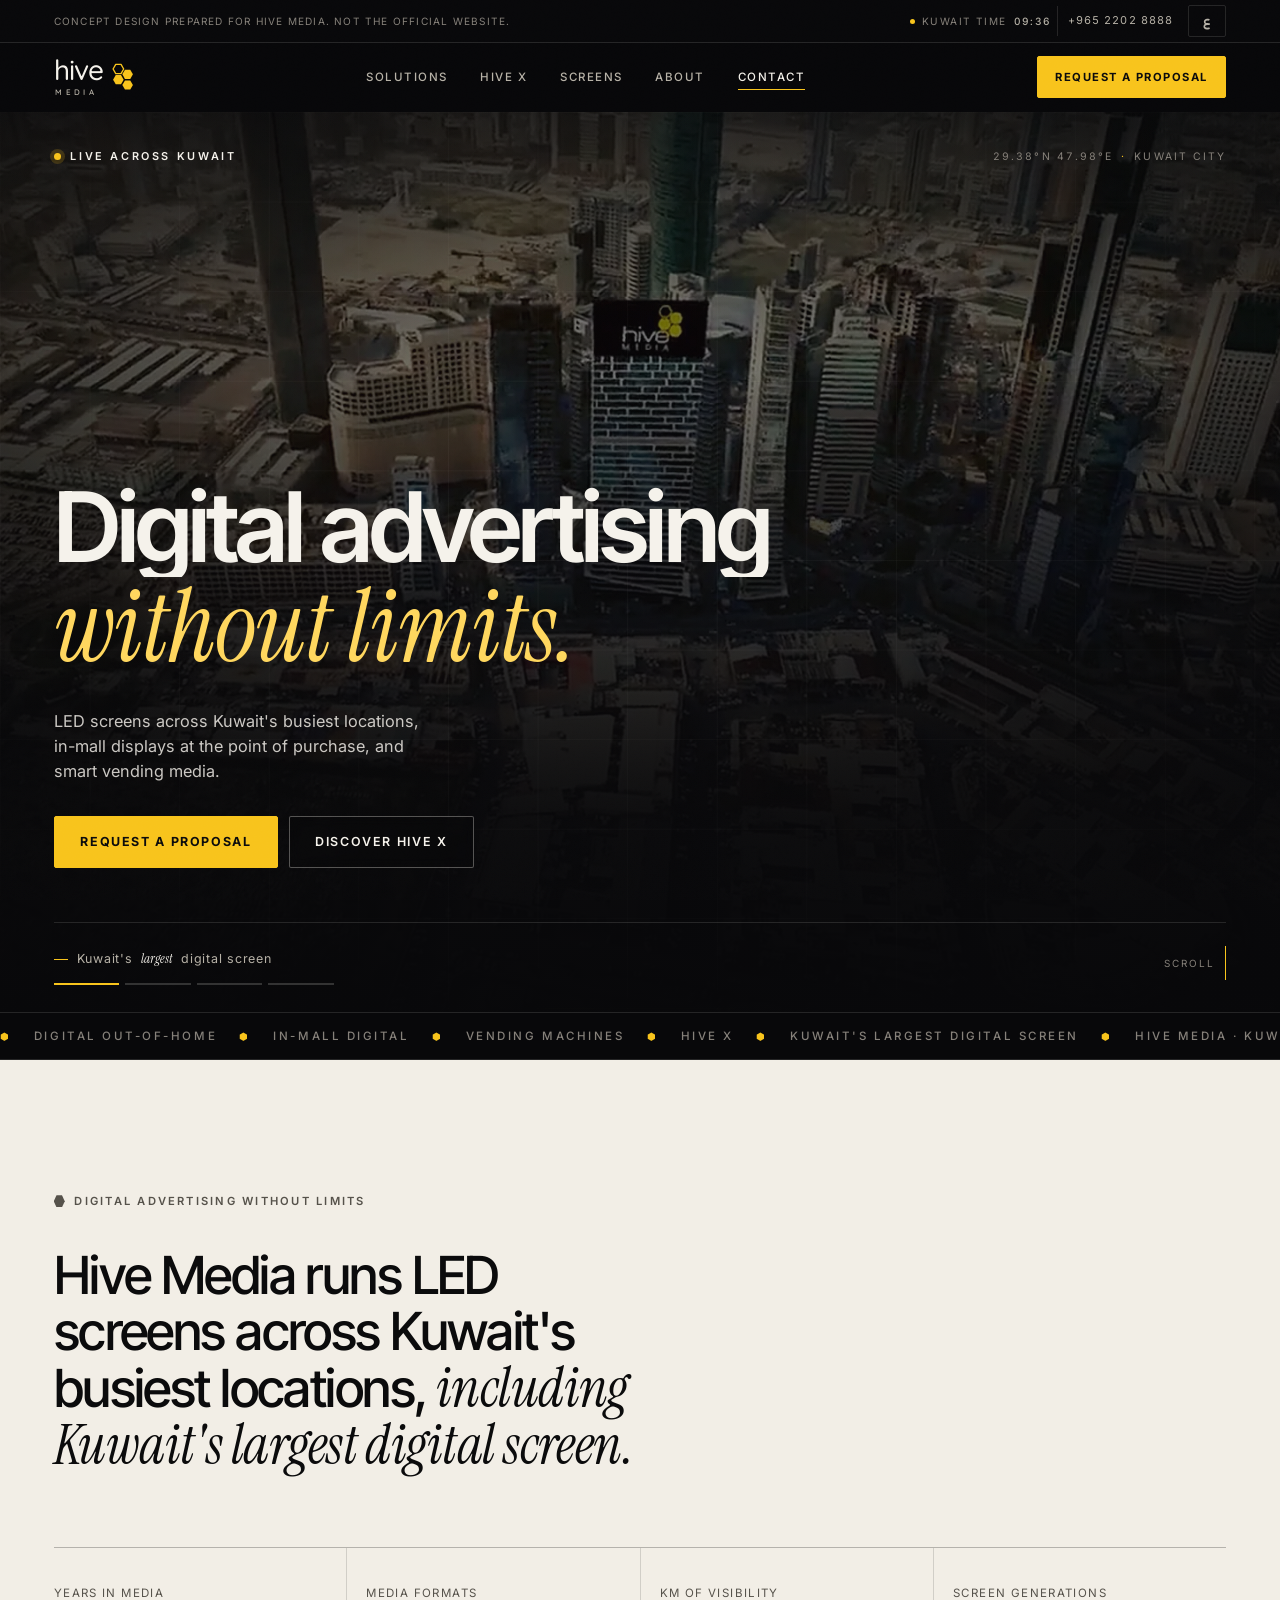
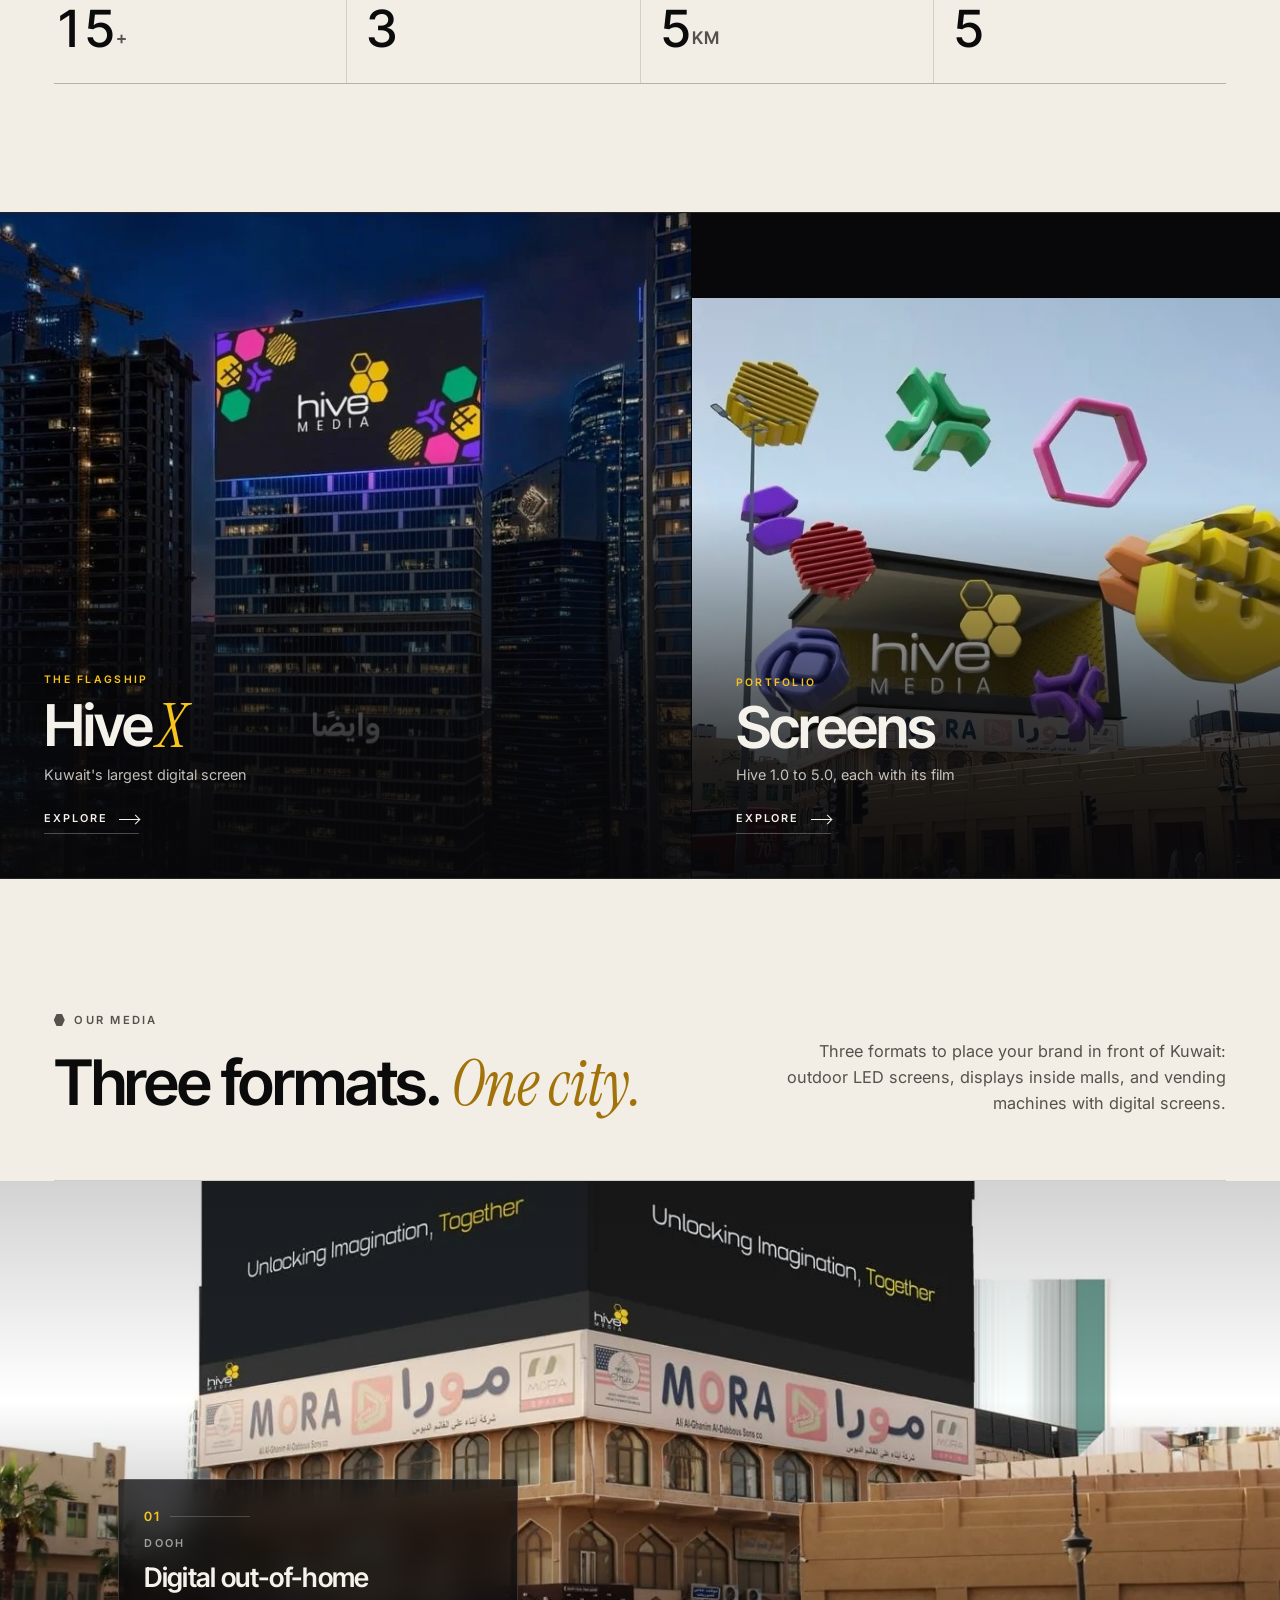
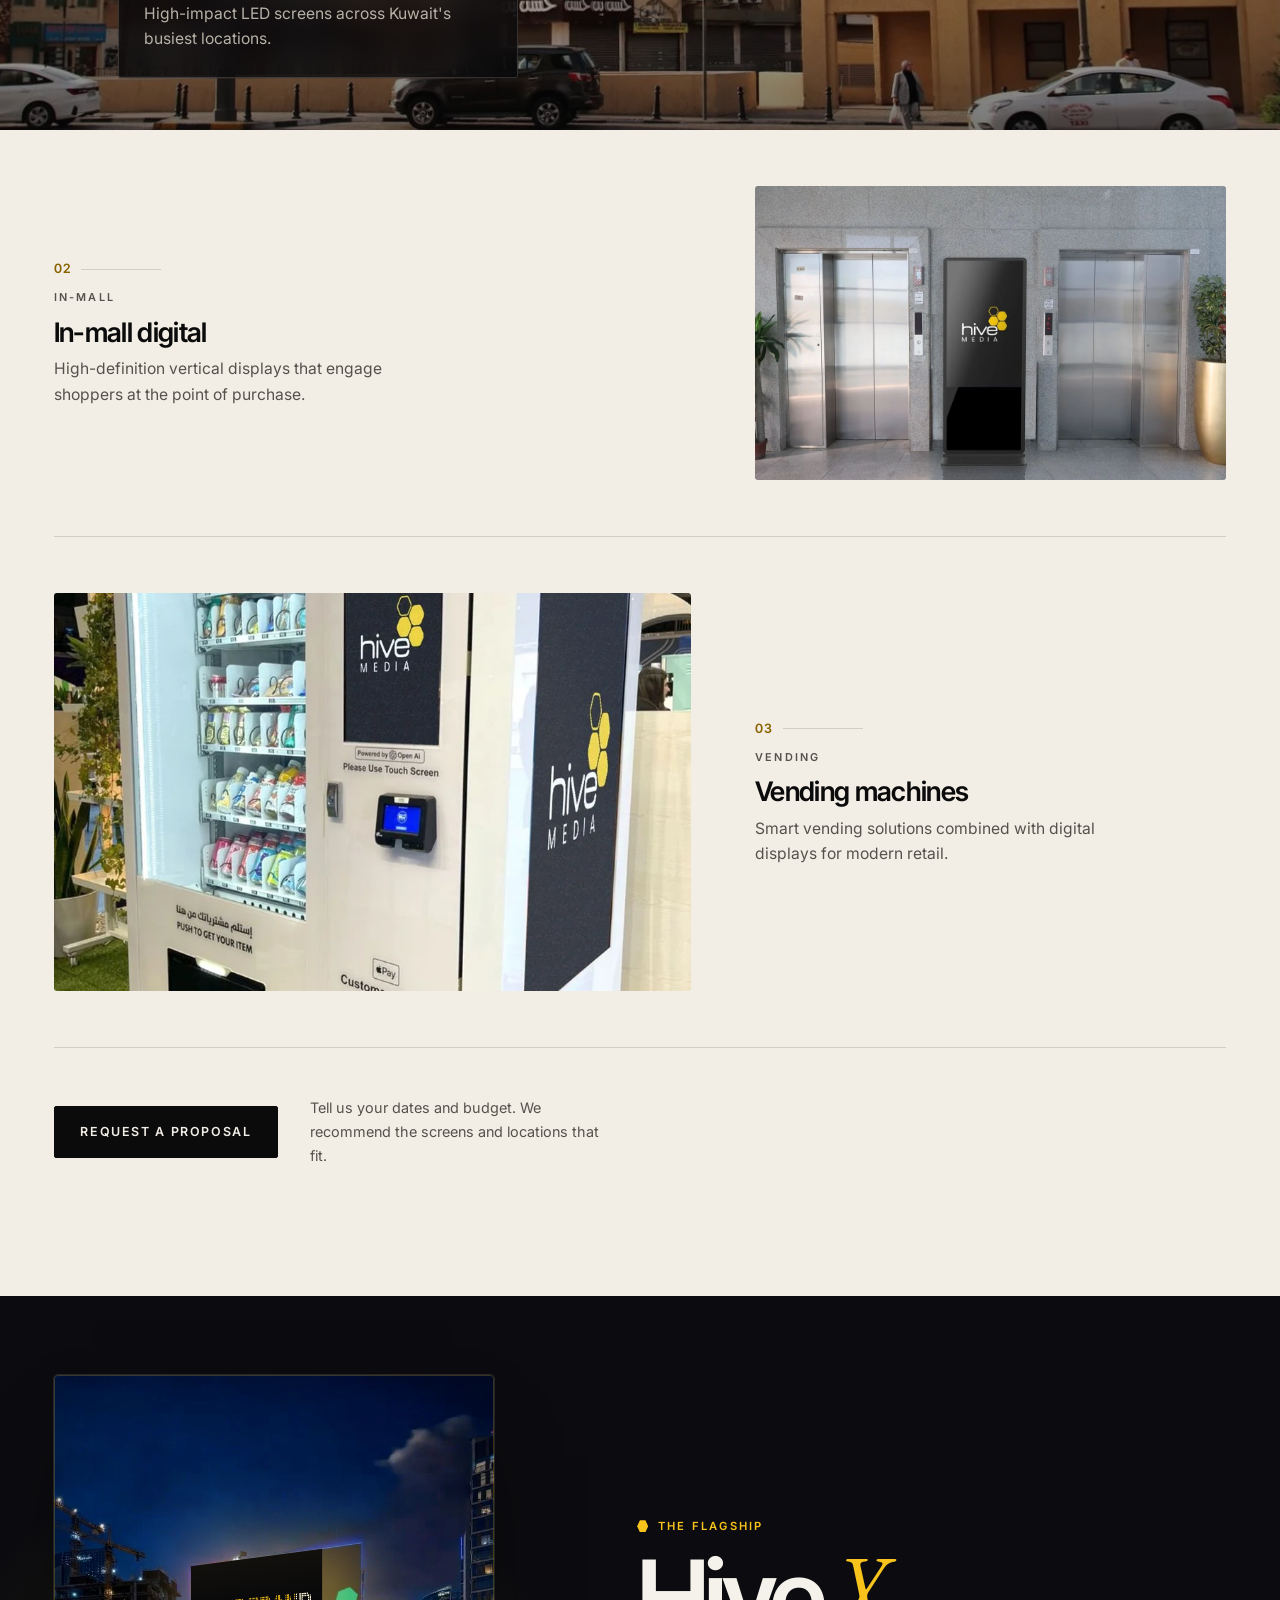
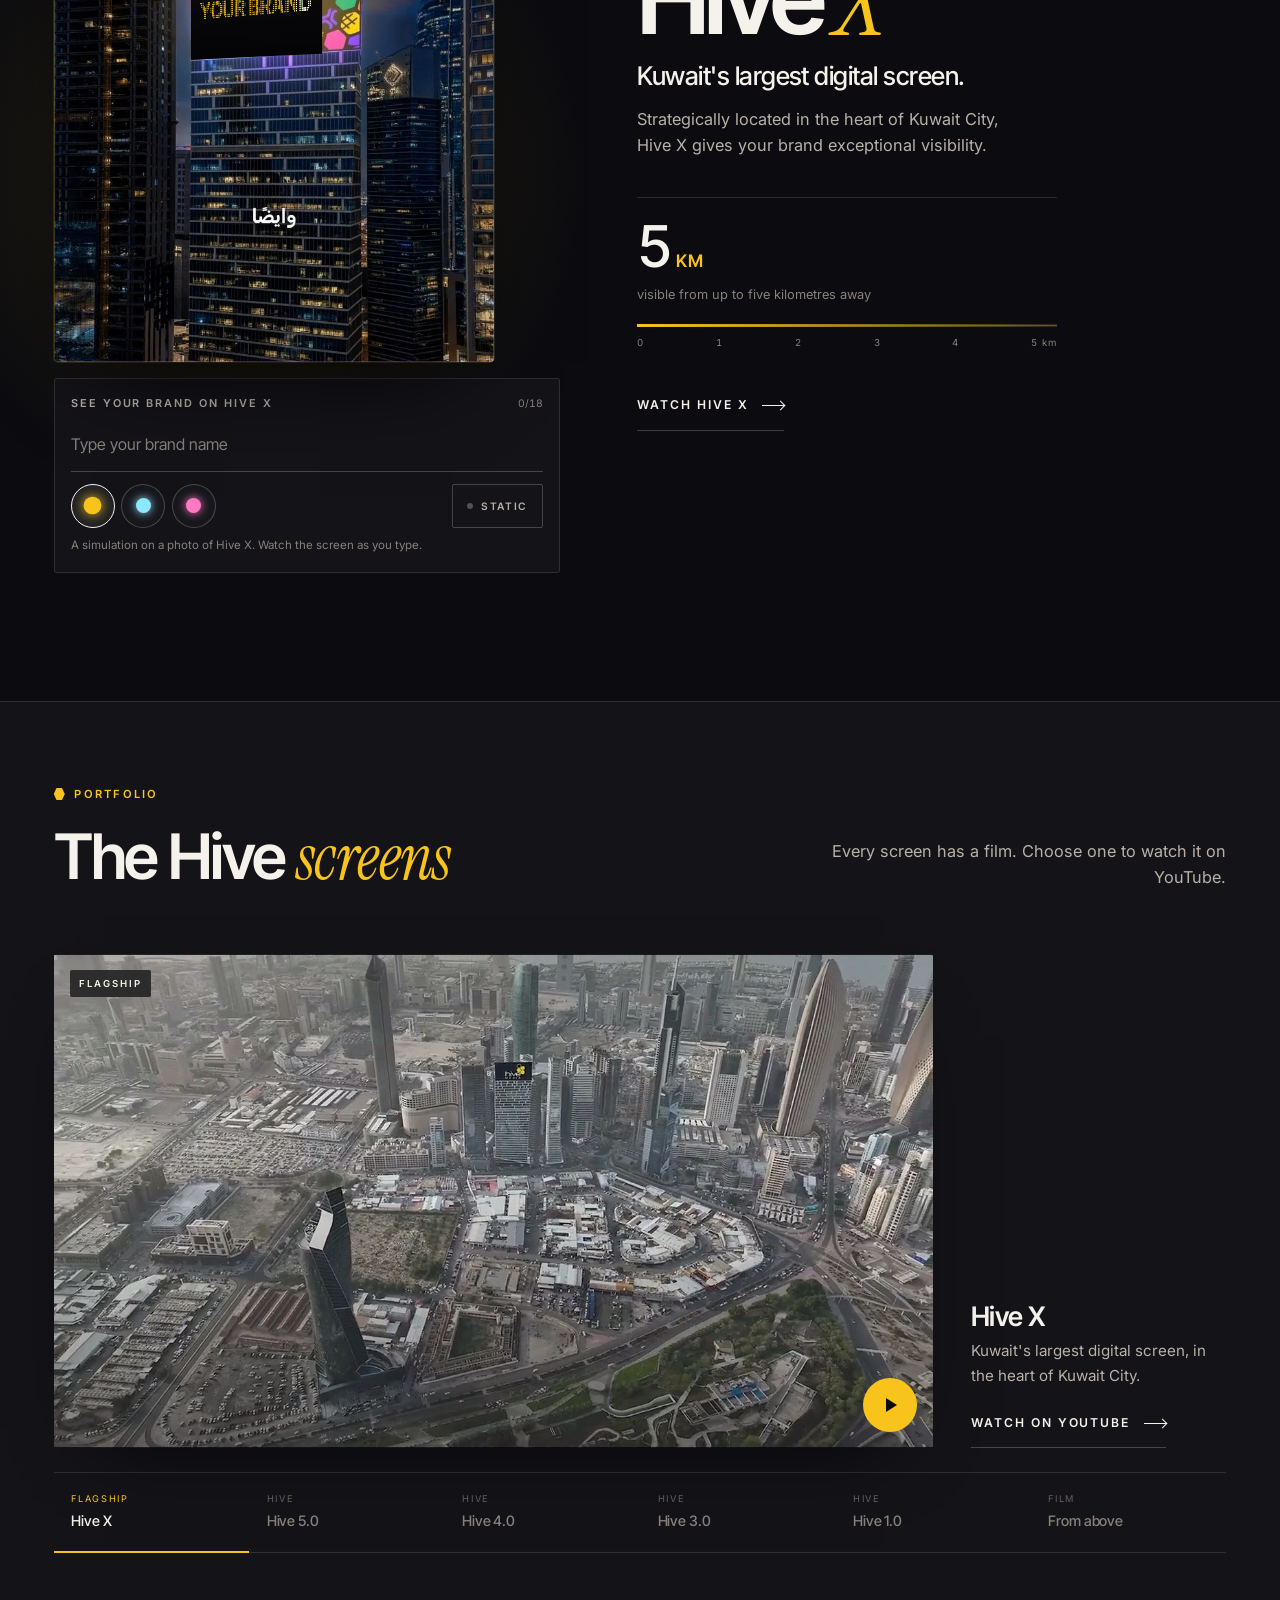
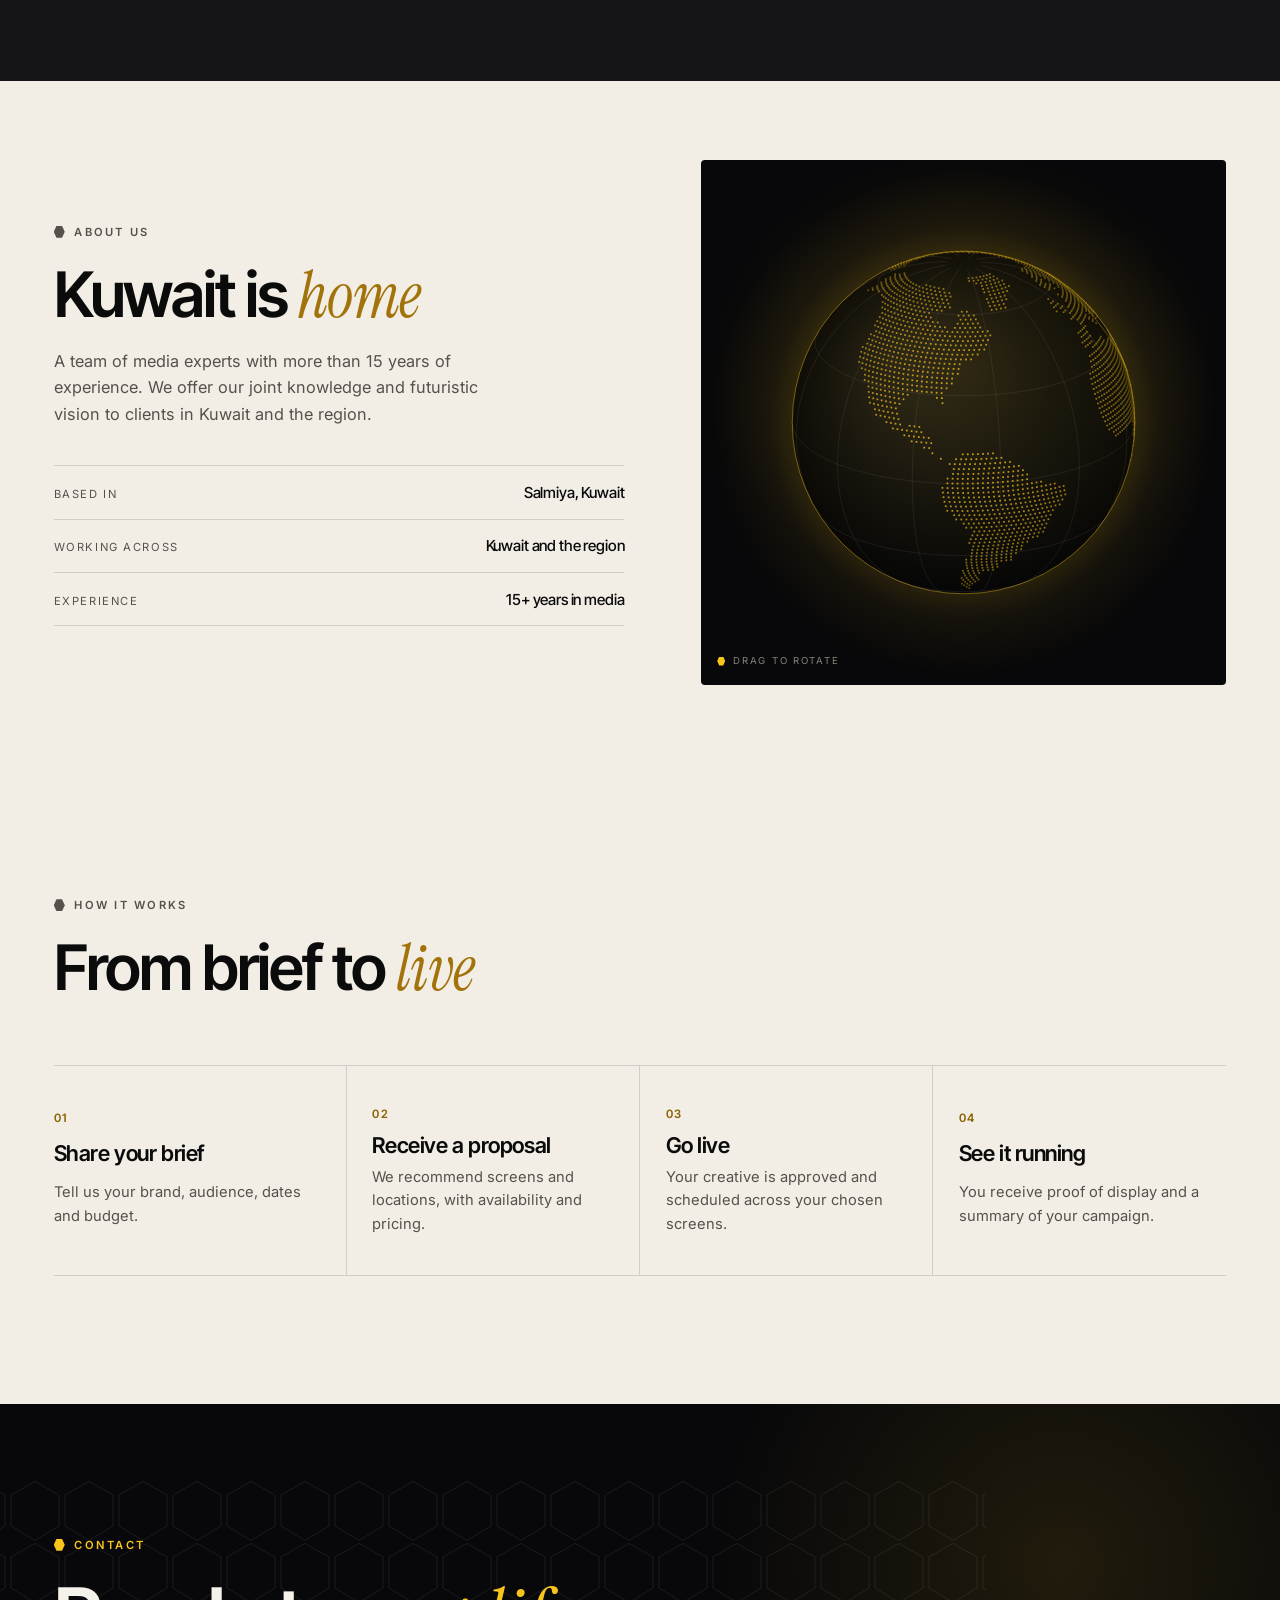
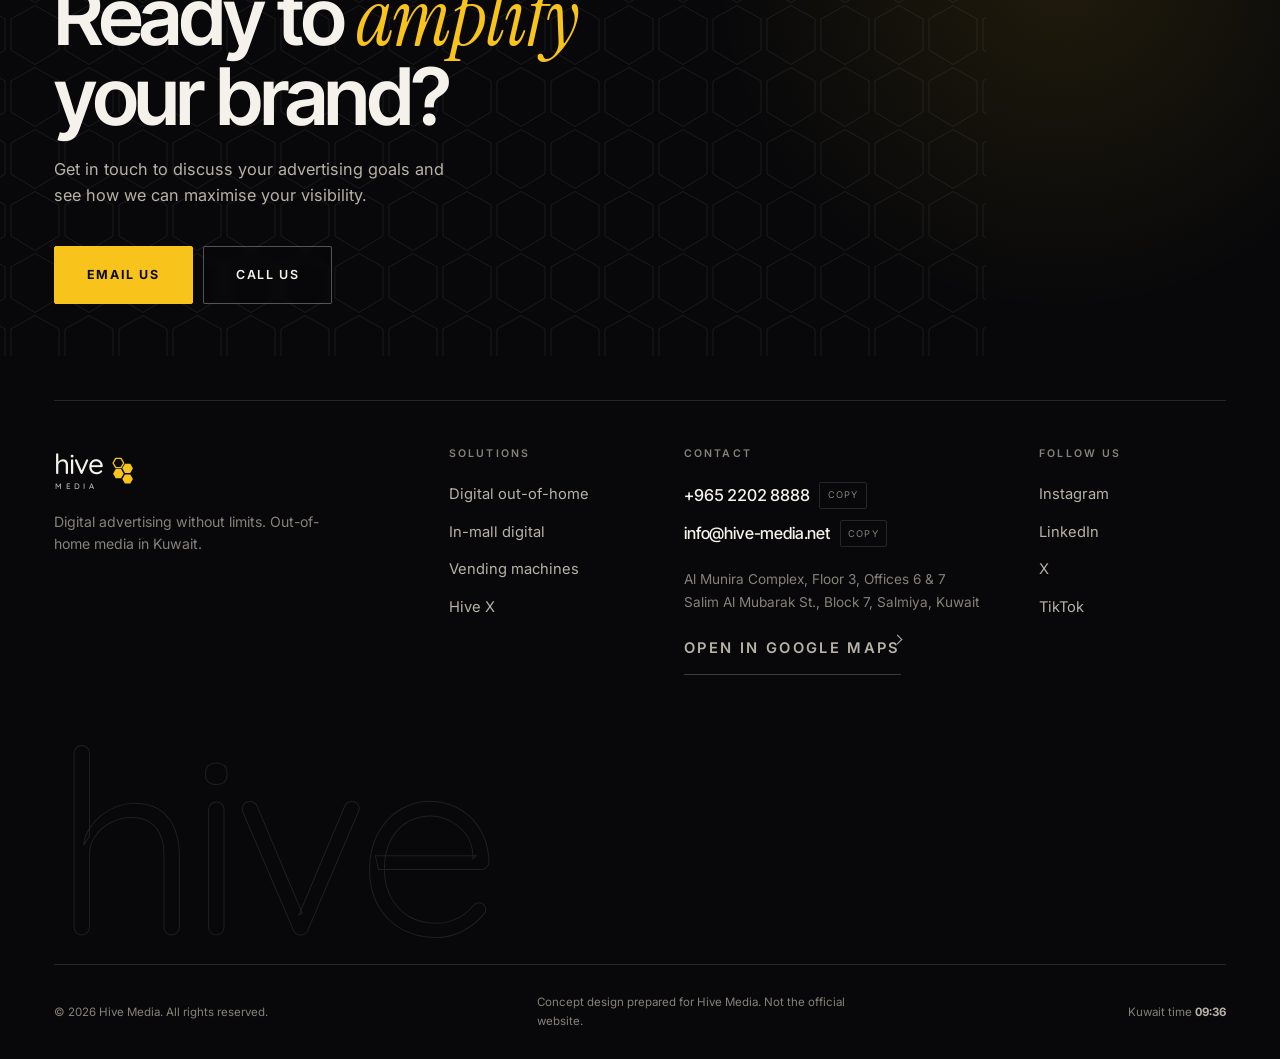
==== commit e342fdb6: "Add interaction layer: pointer light and depth, LED palette + ticker simulator, swipe gallery, nav a" ====
--- a/index.html
+++ b/index.html
@@ -113,6 +113,8 @@
     <video id="hero-video" muted loop playsinline preload="none" poster="assets/media/hero.webp" tabindex="-1"></video>
   </div>
   <div class="hero-scrim" aria-hidden="true"></div>
+  <div class="hero-grid" aria-hidden="true"></div>
+  <div class="hero-spot" aria-hidden="true"></div>
 
   <div class="shell hero-in">
     <div class="hero-top">
@@ -213,7 +215,7 @@
         </div>
       </article>
       <article class="format format-flip" data-reveal>
-        <div class="format-media">
+        <div class="format-media" data-sheen>
           <img src="assets/media/mall.webp" alt="A vertical Hive Media display between two lifts" width="1200" height="800" loading="lazy" decoding="async">
         </div>
         <div class="format-text">
@@ -224,7 +226,7 @@
         </div>
       </article>
       <article class="format" data-reveal>
-        <div class="format-media">
+        <div class="format-media" data-sheen>
           <img src="assets/media/vending.webp" alt="A smart vending machine with Hive Media digital screens" width="900" height="1198" loading="lazy" decoding="async">
         </div>
         <div class="format-text">
@@ -249,6 +251,7 @@
     <div class="hx-stage-col" data-reveal>
       <div class="hx-stage" id="hx-stage">
         <img id="hx-img" src="assets/media/hivex.webp" alt="The Hive X screen lit up on a tower in Kuwait City at night" width="720" height="1280" loading="lazy" decoding="async">
+        <span class="hx-glow" aria-hidden="true"></span>
         <canvas id="sim" width="552" height="300" aria-hidden="true"></canvas>
         <span class="hx-frame" aria-hidden="true"></span>
       </div>
@@ -260,6 +263,14 @@
         <div class="sim-field">
           <input id="brand" type="text" maxlength="18" autocomplete="off" spellcheck="false" placeholder="Type your brand name" data-i18n-ph="simPh" aria-describedby="sim-note">
           <button class="sim-clear" id="sim-clear" type="button" hidden data-i18n="simClear">Clear</button>
+        </div>
+        <div class="sim-controls">
+          <div class="sim-swatches" role="group" aria-label="Screen colour" data-i18n-aria="simColor">
+            <button class="sw" type="button" data-led="gold" aria-pressed="true" aria-label="Amber" data-i18n-aria="swGold"><i aria-hidden="true"></i></button>
+            <button class="sw" type="button" data-led="ice" aria-pressed="false" aria-label="Ice" data-i18n-aria="swIce"><i aria-hidden="true"></i></button>
+            <button class="sw" type="button" data-led="rose" aria-pressed="false" aria-label="Rose" data-i18n-aria="swRose"><i aria-hidden="true"></i></button>
+          </div>
+          <button class="sim-mode" id="sim-mode" type="button" aria-pressed="false" aria-label="Animate the message" data-i18n-aria="simModeLabel">Scroll</button>
         </div>
         <p class="sim-note" id="sim-note" data-i18n="simNote">A simulation on a photo of Hive X. Watch the screen as you type.</p>
         <p class="sim-status sr" id="sim-status" role="status" aria-live="polite"></p>
@@ -301,7 +312,7 @@
 
     <div class="stage" data-reveal>
       <div class="stage-view" id="stage-panel" role="tabpanel" aria-labelledby="tab-0">
-        <a class="stage-shot" id="stage-link" href="https://www.youtube.com/watch?v=Jj14fRwLpO0" target="_blank" rel="noopener">
+        <a class="stage-shot" id="stage-link" data-sheen href="https://www.youtube.com/watch?v=Jj14fRwLpO0" target="_blank" rel="noopener">
           <img id="stage-img" src="assets/stills/Jj14fRwLpO0.webp" alt="" width="1280" height="720" loading="lazy" decoding="async">
           <video id="stage-clip" muted loop playsinline preload="none" hidden></video>
           <span class="stage-play" aria-hidden="true"><i></i></span>
@@ -362,7 +373,7 @@
 <!-- ── footer ────────────────────────────────────────────────── -->
 <footer class="foot" id="contact">
   <div class="shell">
-    <div class="foot-cta" data-reveal>
+    <div class="foot-cta" data-reveal data-hex>
       <div class="eyebrow eyebrow-gold"><i class="hex" aria-hidden="true"></i><span data-i18n="cEyebrow">Contact</span></div>
       <h2 class="foot-h"><span data-i18n="cHa">Ready to</span> <em data-i18n="cHb">amplify</em> <span data-i18n="cHc">your brand?</span></h2>
       <p class="foot-l" data-i18n="cL">Get in touch to discuss your advertising goals and see how we can maximise your visibility.</p>
@@ -433,6 +444,10 @@
   </div>
 </footer>
 
+<a class="to-top" id="to-top" href="#top" aria-label="Back to top" data-i18n-aria="toTop" tabindex="-1" aria-hidden="true">
+  <svg viewBox="0 0 24 24" width="18" height="18" fill="none" stroke="currentColor" stroke-width="1.5" aria-hidden="true"><path d="M12 19V5M5.5 11.5 12 5l6.5 6.5"/></svg>
+</a>
+
 <script src="assets/js/site.js" defer></script>
 </body>
 </html>
--- a/assets/css/site.css
+++ b/assets/css/site.css
@@ -727,3 +727,140 @@
 [dir="rtl"] .hero-h1,[dir="rtl"] .sec-h,[dir="rtl"] .foot-h,[dir="rtl"] .statement-h{letter-spacing:0}
 [dir="rtl"] .btn,[dir="rtl"] .link-arrow,[dir="rtl"] .tab,[dir="rtl"] .eyebrow,[dir="rtl"] .chapter-go{text-transform:none}
 [dir="rtl"] .marquee-item{flex-direction:row-reverse}
+
+/* ==========================================================================
+   LIVE LAYER — pointer light, depth, future chrome
+   Everything here is additive: with motion or hover off, the page is unchanged.
+   ========================================================================== */
+
+/* hero: engineering grid + light that follows the pointer ------------------ */
+.hero-grid{
+  position:absolute;inset:0;z-index:0;pointer-events:none;
+  background-image:
+    linear-gradient(rgba(245,242,235,.05) 1px,transparent 1px),
+    linear-gradient(90deg,rgba(245,242,235,.05) 1px,transparent 1px);
+  background-size:clamp(72px,7vw,116px) clamp(72px,7vw,116px);
+  -webkit-mask-image:radial-gradient(110% 80% at 50% 42%,#000 12%,rgba(0,0,0,.45) 52%,transparent 80%);
+  mask-image:radial-gradient(110% 80% at 50% 42%,#000 12%,rgba(0,0,0,.45) 52%,transparent 80%);
+  opacity:.75;
+}
+.hero-spot{
+  position:absolute;inset:0;z-index:0;pointer-events:none;opacity:0;transition:opacity .9s var(--ease);
+  background:radial-gradient(circle 420px at var(--mx,50%) var(--my,50%),
+    rgba(248,196,28,.16),rgba(248,196,28,.05) 45%,transparent 72%);
+  background-repeat:no-repeat;
+}
+.hero.has-pointer .hero-spot{opacity:1}
+.hero-h1{transform:translate3d(calc(var(--px,0) * -7px),calc(var(--py,0) * -4px),0);transition:transform .55s var(--ease)}
+.hero-coord{transform:translate3d(calc(var(--px,0) * 5px),calc(var(--py,0) * 3px),0);transition:transform .55s var(--ease)}
+@media (max-width:759px){.hero-grid{opacity:.4}}
+
+/* sheen that tracks the pointer over media cards -------------------------- */
+[data-sheen]{position:relative}
+[data-sheen]::before{
+  content:"";position:absolute;inset:0;z-index:1;pointer-events:none;opacity:0;
+  transition:opacity .5s var(--ease);
+  background:radial-gradient(circle 240px at var(--mx,50%) var(--my,50%),
+    rgba(255,255,255,.13),rgba(255,255,255,.04) 55%,transparent 78%);
+  background-repeat:no-repeat;
+}
+[data-sheen]:hover::before,[data-sheen]:focus-within::before{opacity:1}
+
+/* subtle 3D lean on the chapter cards ------------------------------------- */
+.chapter-body{position:absolute;z-index:2}
+.chapter{transform:perspective(1100px) rotateX(calc(var(--ty,0) * -1.6deg)) rotateY(calc(var(--tx,0) * 1.6deg));
+  transition:transform .6s var(--ease)}
+.chapter:hover{will-change:transform}
+
+/* the LED panel actually lights the tower --------------------------------- */
+.hx-glow{
+  position:absolute;left:30.5%;top:28.2%;width:39.5%;height:20.4%;pointer-events:none;z-index:1;
+  background:var(--led,#F8C41C);opacity:.42;filter:blur(30px);mix-blend-mode:screen;
+  transition:background .6s var(--ease),opacity .6s var(--ease);
+}
+.hx-stage #sim{z-index:2}
+.hx-stage .hx-frame{z-index:3}
+
+/* simulator controls ------------------------------------------------------ */
+.sim-controls{display:flex;align-items:center;justify-content:space-between;gap:1rem;flex-wrap:wrap;margin-top:.2rem}
+.sim-swatches{display:flex;gap:.4rem}
+.sw{
+  width:44px;height:44px;display:grid;place-items:center;border-radius:50%;
+  border:1px solid var(--line-strong);background:rgba(245,242,235,.02);
+  transition:border-color .3s,transform .3s var(--ease),background .3s;
+}
+.sw i{width:15px;height:15px;border-radius:50%;background:currentColor;box-shadow:0 0 10px currentColor;transition:transform .3s var(--ease)}
+.sw[data-led="gold"]{color:#F8C41C}
+.sw[data-led="ice"]{color:#8FE6FF}
+.sw[data-led="rose"]{color:#FF7AC2}
+.sw:hover{border-color:var(--fg-2);transform:translateY(-1px)}
+.sw[aria-pressed="true"]{border-color:var(--fg);background:rgba(245,242,235,.06)}
+.sw[aria-pressed="true"] i{transform:scale(1.18)}
+.sim-mode{
+  min-height:44px;padding:0 .9rem;border:1px solid var(--line-strong);border-radius:2px;
+  font-size:.64rem;font-weight:600;letter-spacing:.16em;text-transform:uppercase;color:var(--fg-2);
+  display:inline-flex;align-items:center;gap:.5rem;transition:color .3s,border-color .3s,background .3s;
+}
+.sim-mode::before{content:"";width:6px;height:6px;border-radius:50%;background:currentColor;opacity:.4;transition:opacity .3s}
+.sim-mode:hover{color:var(--fg);border-color:var(--fg-2)}
+.sim-mode[aria-pressed="true"]{color:var(--gold);border-color:rgba(248,196,28,.55);background:rgba(248,196,28,.07)}
+.sim-mode[aria-pressed="true"]::before{opacity:1;animation:pulse 2.4s infinite}
+
+/* screens: swipe affordance ---------------------------------------------- */
+.stage-shot{touch-action:pan-y;cursor:grab}
+.stage-shot.is-dragging{cursor:grabbing}
+.stage-shot.is-dragging img{transition:none}
+
+/* back to top ------------------------------------------------------------ */
+.to-top{
+  position:fixed;inset-inline-end:clamp(14px,2.6vw,26px);bottom:clamp(14px,2.6vw,26px);z-index:70;
+  width:46px;height:46px;display:grid;place-items:center;border-radius:50%;
+  background:rgba(8,8,10,.82);border:1px solid var(--line-strong);color:var(--fg);
+  -webkit-backdrop-filter:blur(12px);backdrop-filter:blur(12px);
+  opacity:0;transform:translateY(14px) scale(.9);pointer-events:none;
+  transition:opacity .45s var(--ease),transform .45s var(--ease),color .3s,border-color .3s;
+}
+.to-top.is-on{opacity:1;transform:none;pointer-events:auto}
+.to-top:hover{color:var(--gold);border-color:var(--gold)}
+.to-top:focus-visible{opacity:1;transform:none;pointer-events:auto}
+
+/* footer CTA: the hex field lights up under the pointer ------------------- */
+.foot-cta{--hex-w:54px;--hex-h:62px}
+.foot-cta::before,
+.foot-cta::after{
+  content:"";position:absolute;inset:-14% -12%;z-index:0;pointer-events:none;
+  background-image:url("data:image/svg+xml,%3Csvg xmlns='http://www.w3.org/2000/svg' width='54' height='62' viewBox='0 0 54 62'%3E%3Cpath d='M27 1.5 51 15v31L27 60.5 3 46V15z' fill='none' stroke='%23F5F2EB' stroke-opacity='.075' stroke-width='1'/%3E%3C/svg%3E");
+  background-size:var(--hex-w) var(--hex-h);
+}
+.foot-cta::after{
+  background-image:url("data:image/svg+xml,%3Csvg xmlns='http://www.w3.org/2000/svg' width='54' height='62' viewBox='0 0 54 62'%3E%3Cpath d='M27 1.5 51 15v31L27 60.5 3 46V15z' fill='none' stroke='%23F8C41C' stroke-opacity='.85' stroke-width='1'/%3E%3C/svg%3E");
+  opacity:0;transition:opacity .6s var(--ease);
+  -webkit-mask-image:radial-gradient(220px circle at var(--mx,50%) var(--my,50%),#000 0%,rgba(0,0,0,.35) 45%,transparent 72%);
+  mask-image:radial-gradient(220px circle at var(--mx,50%) var(--my,50%),#000 0%,rgba(0,0,0,.35) 45%,transparent 72%);
+}
+.foot-cta:hover::after,.foot-cta:focus-within::after{opacity:1}
+.foot-cta > *{position:relative;z-index:1}
+
+/* light sweep across the primary button ----------------------------------- */
+.btn-gold::after{
+  content:"";position:absolute;inset:0;pointer-events:none;z-index:1;border-radius:inherit;
+  background-image:linear-gradient(104deg,transparent 36%,rgba(255,255,255,.55) 50%,transparent 64%);
+  background-repeat:no-repeat;background-size:260% 100%;background-position:140% 0;
+  opacity:0;transition:background-position 1s var(--ease),opacity .3s;
+}
+.btn-gold:hover::after,.btn-gold:focus-visible::after{opacity:1;background-position:-40% 0}
+
+/* nav that gets out of the way when you read downward -------------------- */
+.nav{transition:background .45s var(--ease),border-color .45s var(--ease),transform .55s var(--ease)}
+.nav.is-hidden{transform:translateY(-101%)}
+.nav.is-hidden:focus-within{transform:none}
+
+@media (prefers-reduced-motion:reduce){
+  .hero-spot{display:none}
+  .hero-h1,.hero-coord{transform:none}
+  .chapter{transform:none}
+  [data-sheen]::before{display:none}
+  .foot-cta::after{display:none}
+  .to-top{transition:opacity .2s}
+  .hx-glow{opacity:.3}
+}
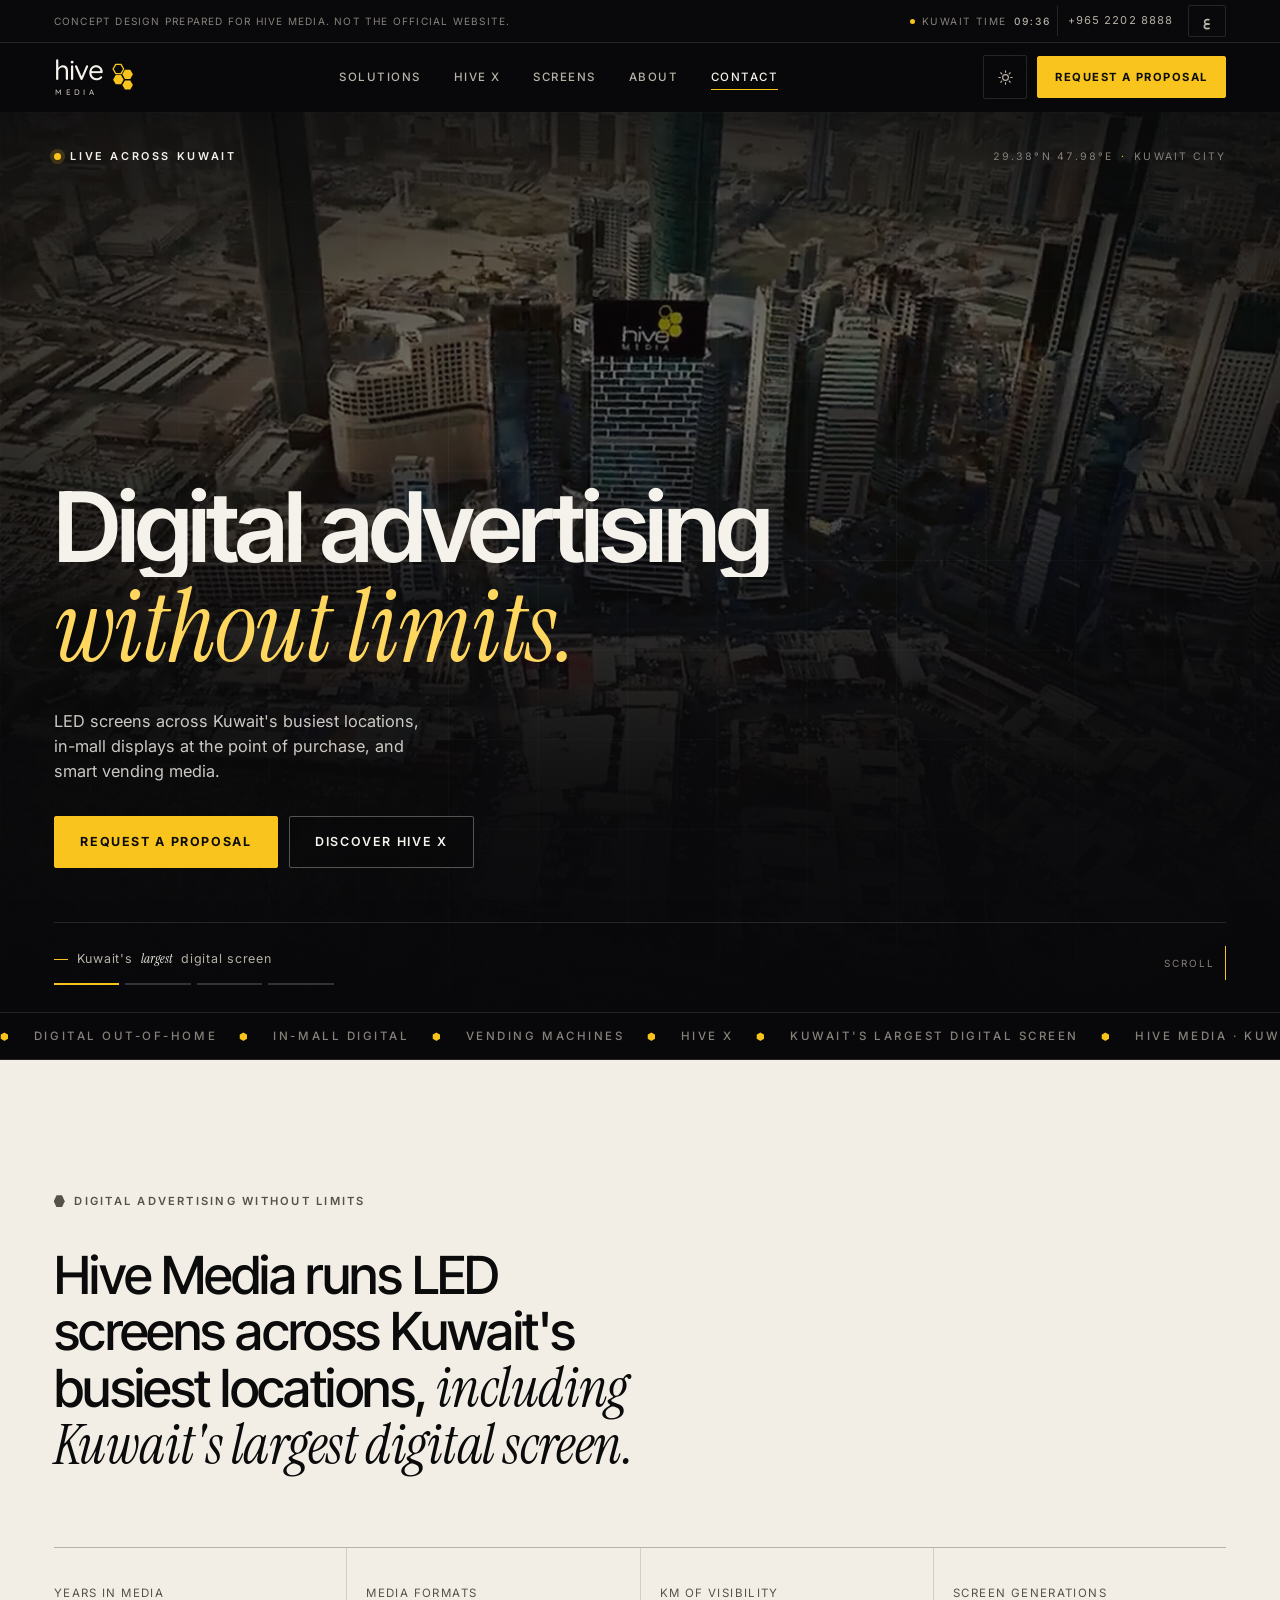
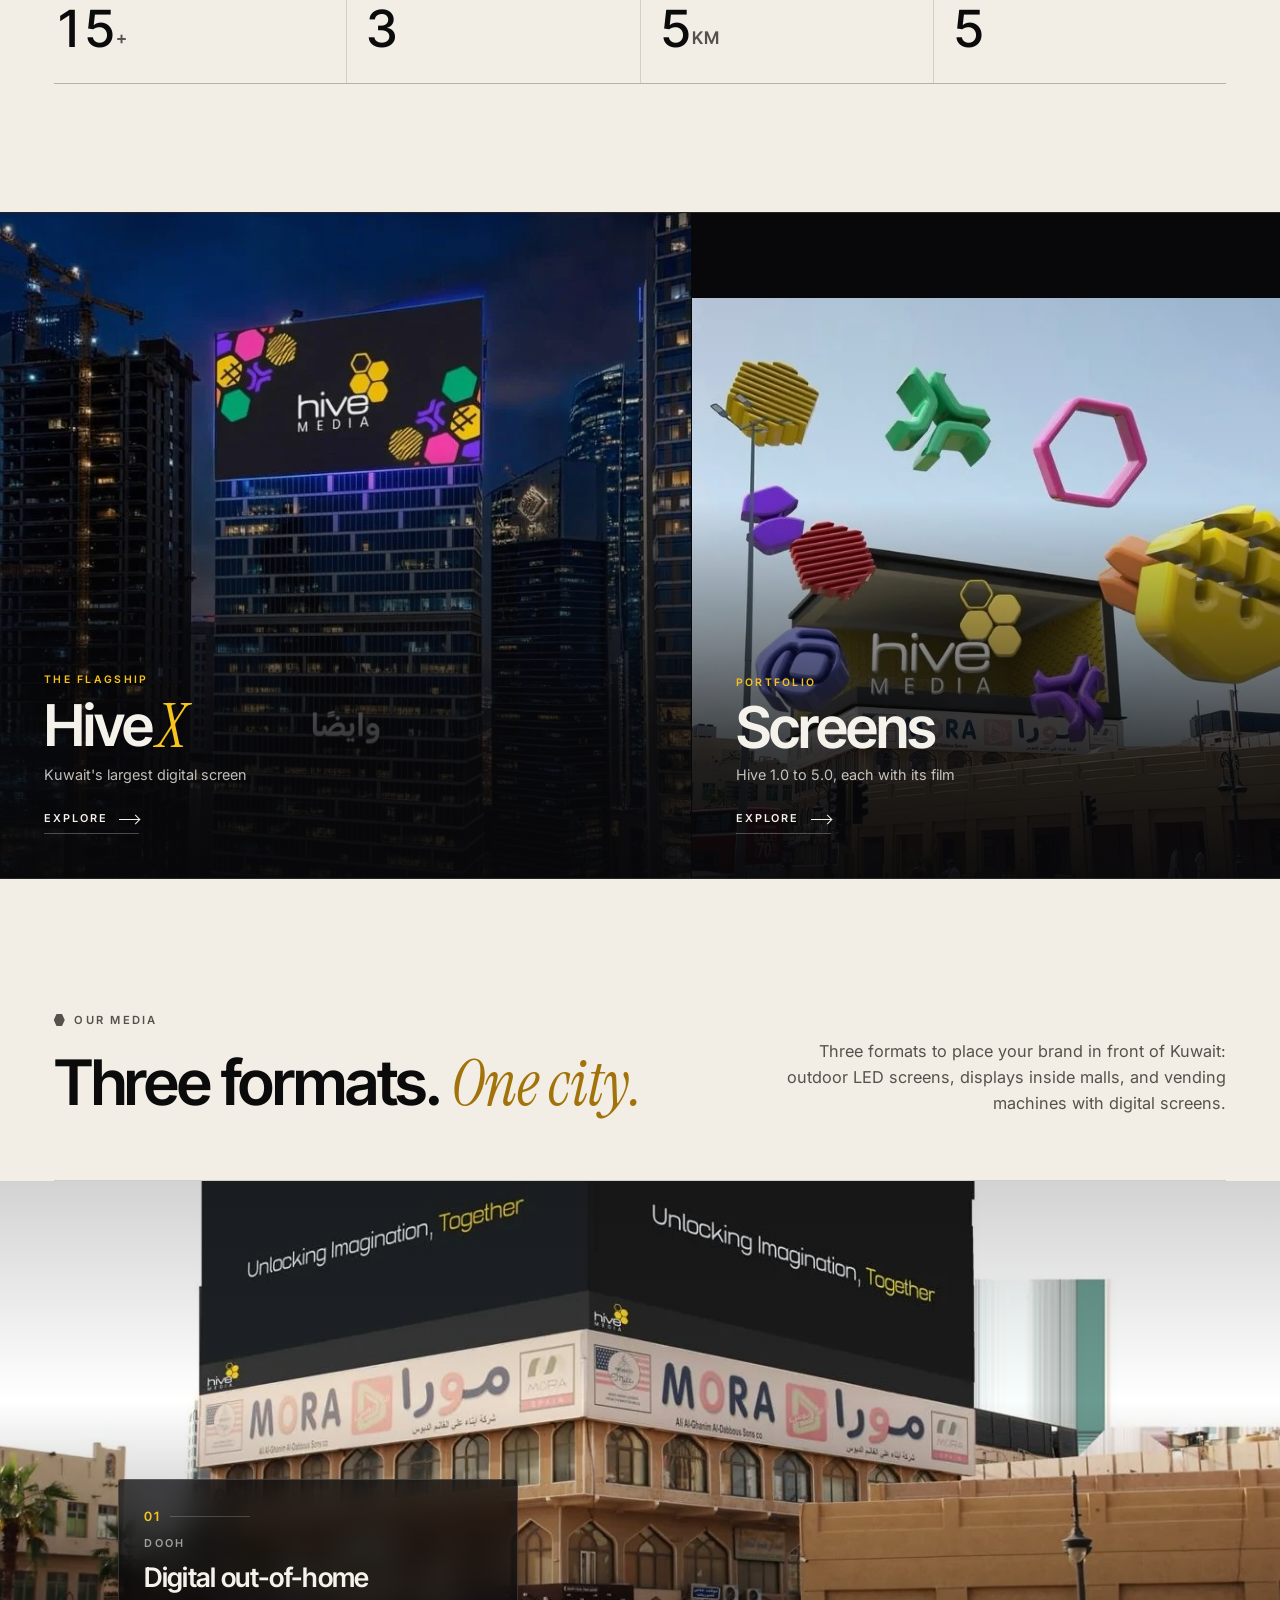
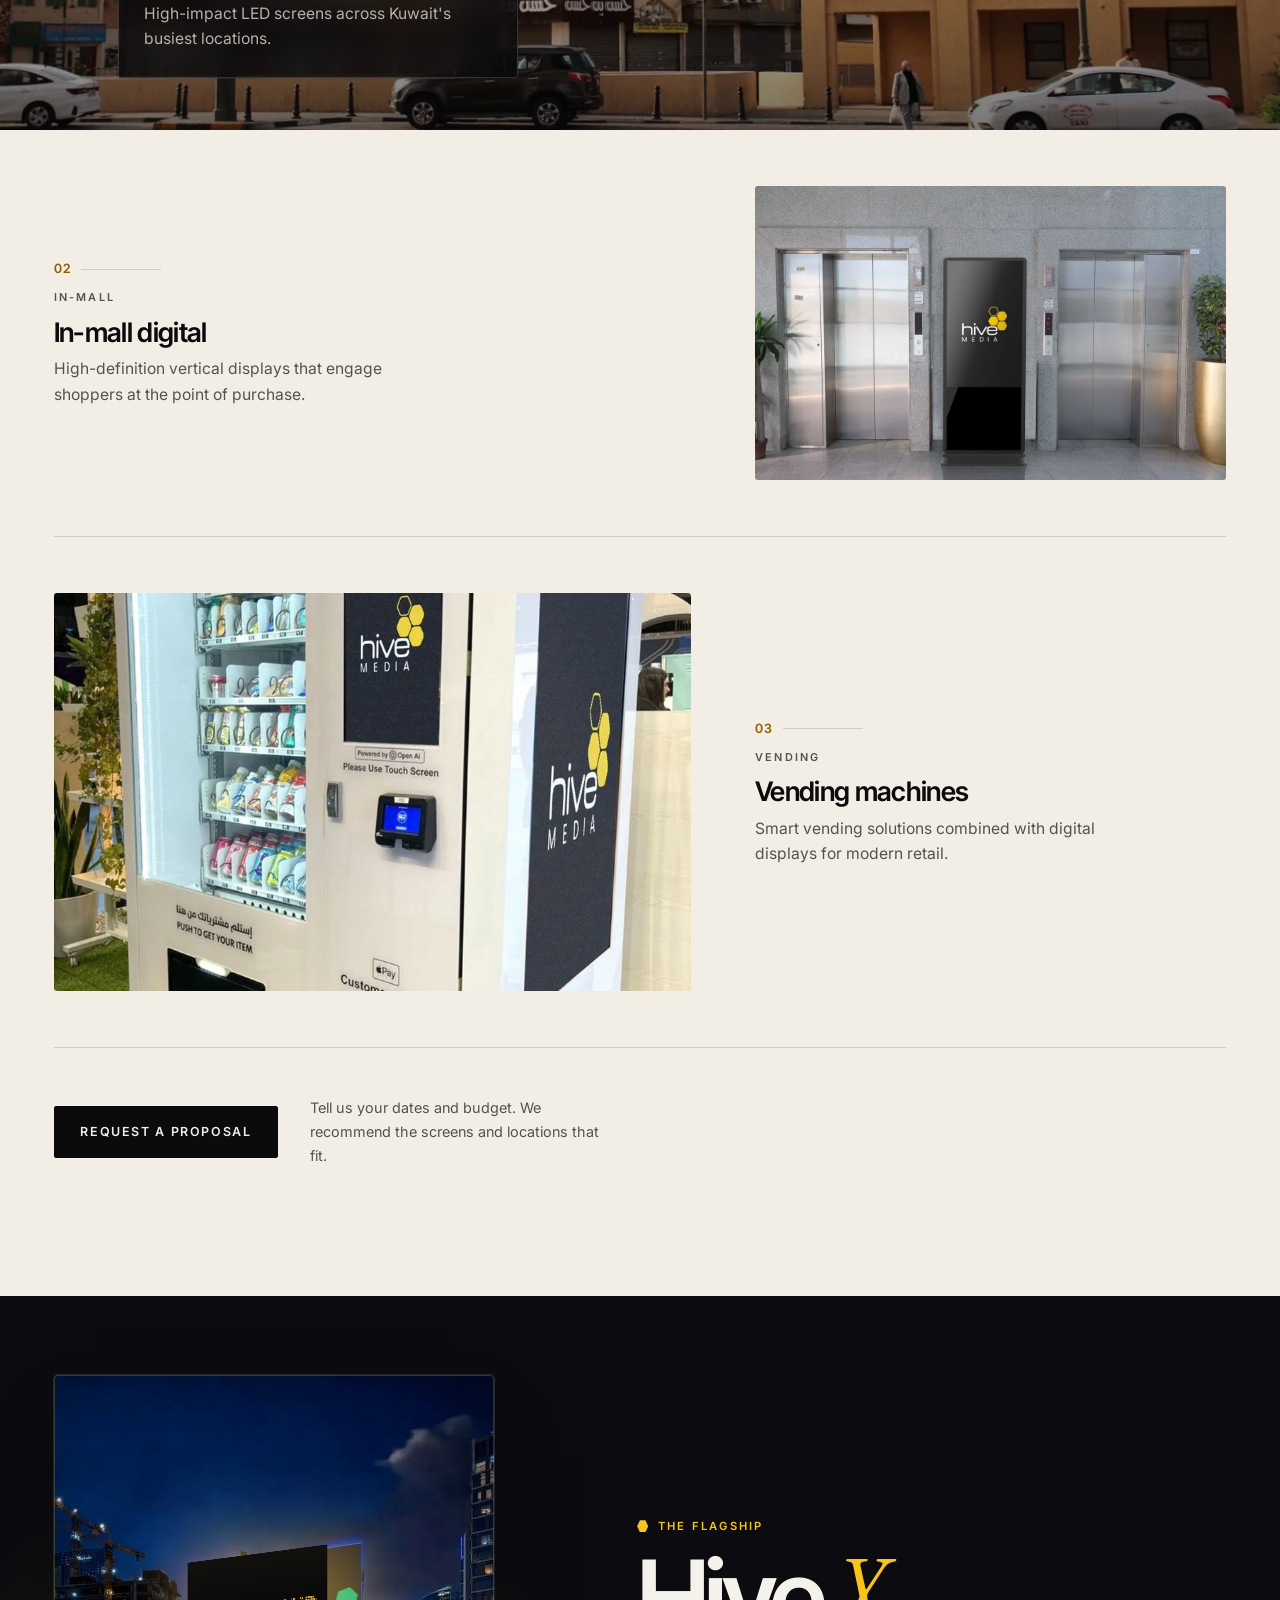
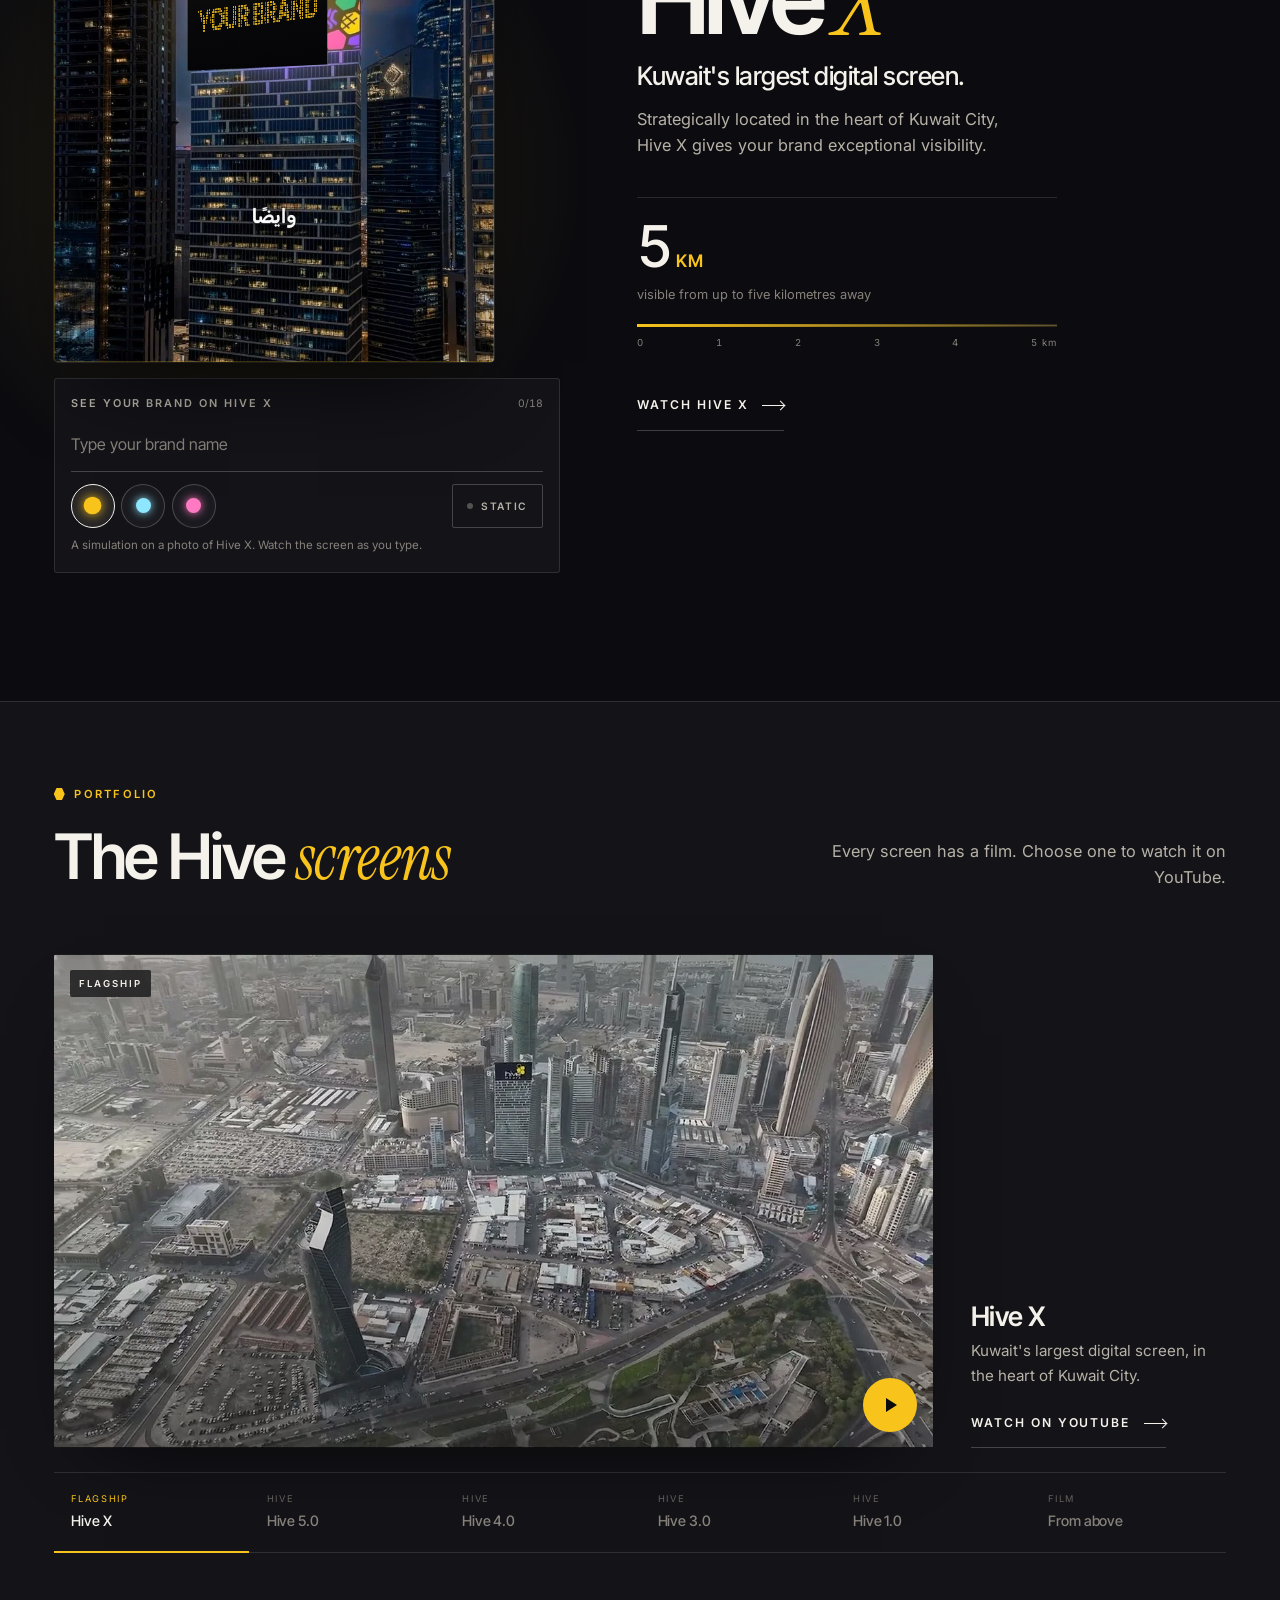
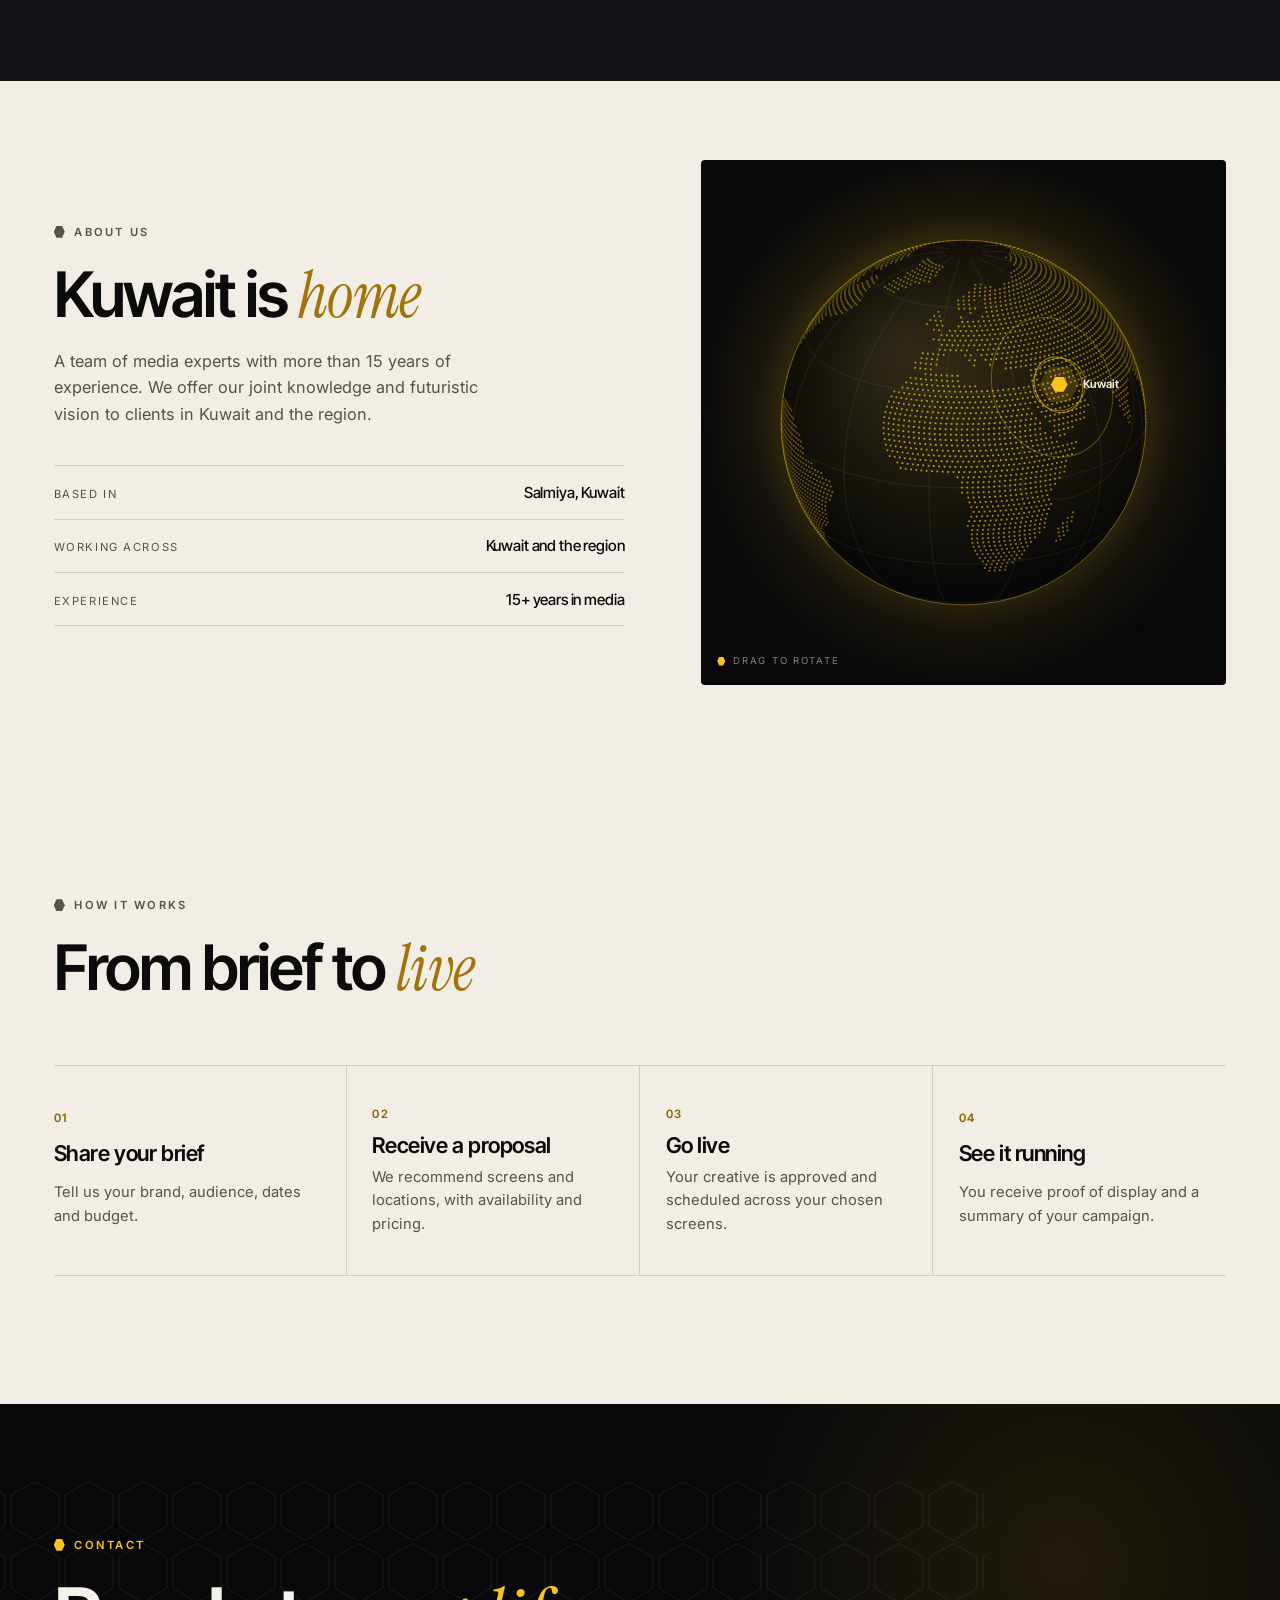
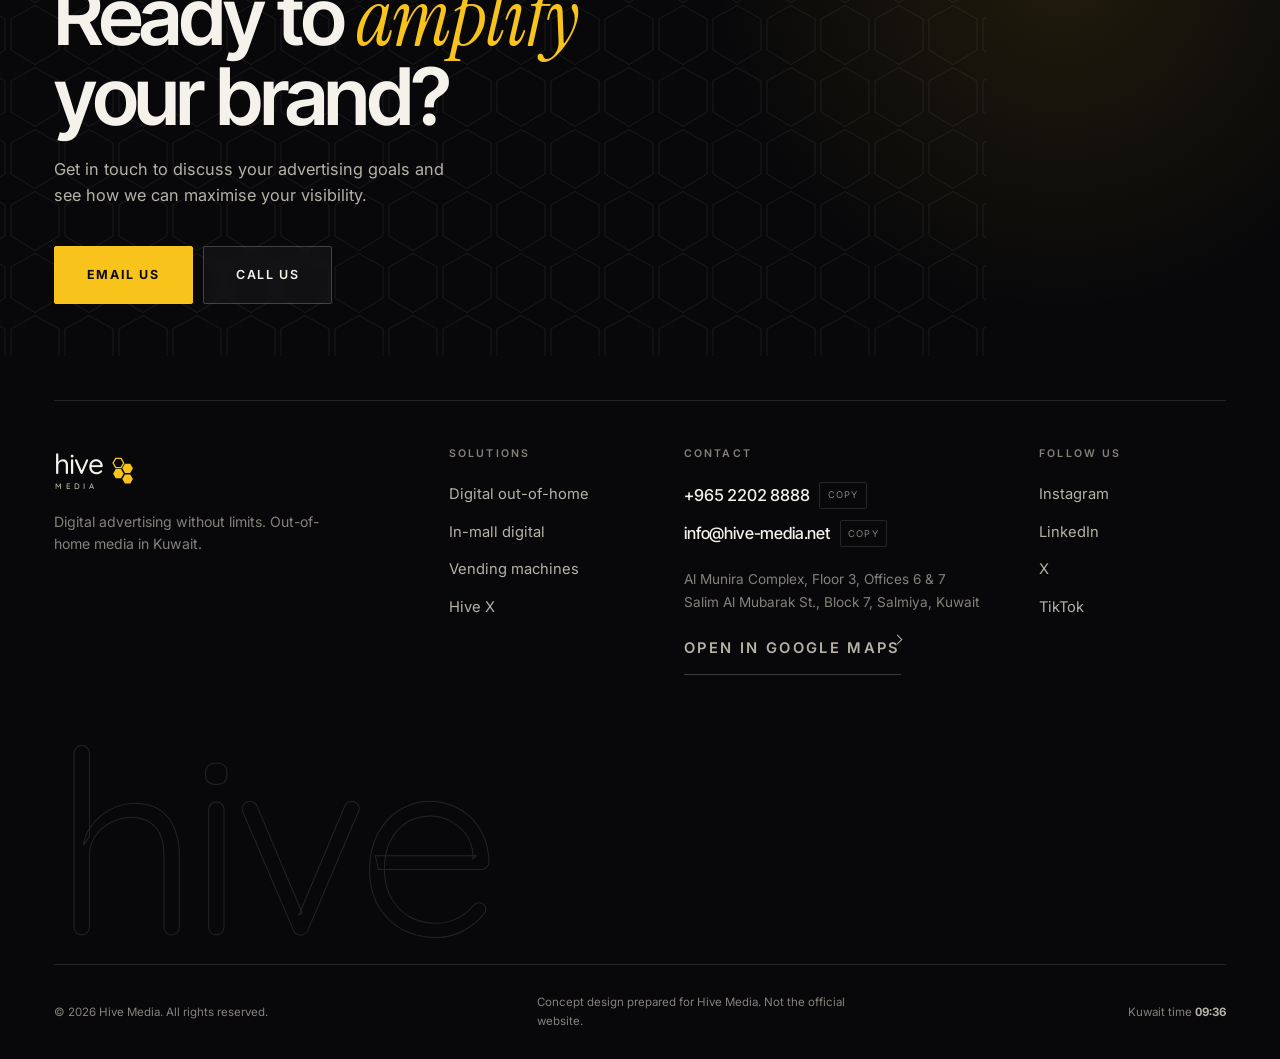
==== commit a6f6f9c9: "Add a light theme with a persisted toggle, and a hover micro-interaction pass - theme: warm-paper pa" ====
--- a/index.html
+++ b/index.html
@@ -6,6 +6,16 @@
 <title>Hive Media — Digital advertising without limits · Kuwait</title>
 <meta name="description" content="Hive Media runs LED screens across Kuwait's busiest locations, including Kuwait's largest digital screen. Outdoor LED, in-mall displays and smart vending media.">
 <meta name="theme-color" content="#08080A">
+<script>
+/* set the theme before first paint so there is no flash.
+   The house look is dark; light is opt-in and remembered. */
+(function(){try{
+  if(localStorage.getItem('hive-theme')==='light'){
+    document.documentElement.setAttribute('data-theme','light');
+    var mt=document.querySelector('meta[name="theme-color"]');if(mt)mt.setAttribute('content','#F5F1E9');
+  }
+}catch(e){}})();
+</script>
 <meta property="og:title" content="Hive Media — Digital advertising without limits">
 <meta property="og:description" content="LED screens across Kuwait's busiest locations, in-mall displays and smart vending media.">
 <meta property="og:type" content="website">
@@ -77,6 +87,10 @@
       <a href="#contact" data-nav="contact" data-i18n="navContact">Contact</a>
     </nav>
     <div class="nav-end">
+      <button class="theme-btn" id="theme-btn" type="button" aria-pressed="false" aria-label="Light theme" title="Switch to light theme" data-i18n-aria="theme">
+        <svg class="i-sun" viewBox="0 0 24 24" fill="none" stroke="currentColor" stroke-width="1.6" stroke-linecap="round" aria-hidden="true" focusable="false"><circle cx="12" cy="12" r="4.1"/><path d="M12 2.6v2.1M12 19.3v2.1M2.6 12h2.1M19.3 12h2.1M5.3 5.3l1.5 1.5M17.2 17.2l1.5 1.5M18.7 5.3l-1.5 1.5M6.8 17.2l-1.5 1.5"/></svg>
+        <svg class="i-moon" viewBox="0 0 24 24" fill="none" stroke="currentColor" stroke-width="1.6" stroke-linecap="round" stroke-linejoin="round" aria-hidden="true" focusable="false"><path d="M20.4 14.7A8.6 8.6 0 0 1 9.3 3.6a8.7 8.7 0 1 0 11.1 11.1Z"/></svg>
+      </button>
       <a class="btn btn-gold btn-sm" href="#contact" data-i18n="book">Request a proposal</a>
       <button class="burger" id="burger" type="button" aria-expanded="false" aria-controls="menu" aria-label="Open menu" data-i18n-aria="menu">
         <span></span><span></span>
--- a/assets/css/site.css
+++ b/assets/css/site.css
@@ -26,6 +26,7 @@
   --line-paper:rgba(11,11,12,.14);
 
   /* accent */
+  --accent:var(--gold);          /* text + hairlines: bright on ink, deep on paper */
   --gold:#F8C41C;
   --gold-2:#FFD75E;
   --gold-deep:#8A6300;
@@ -63,6 +64,47 @@
   --serif:'Alexandria','Segoe UI',Tahoma,sans-serif;
 }
 :root[lang="ar"] *{letter-spacing:0 !important}
+
+/* ---------- light theme ----------
+   The ground flips to warm paper and the "paper" chapters flip to ink, so the
+   rhythm of light and dark bands survives the switch. Gold stays the signal:
+   --accent goes deep on paper so type keeps its contrast, and returns to bright
+   gold inside the inverted chapters and the media islands, which stay dark. */
+:root[data-theme="light"]{
+  --ink:#F5F1E9;
+  --ink-2:#EFEAE0;
+  --ink-3:#E7E1D5;
+  --paper:#12110E;
+  --paper-2:#1B1A16;
+  --fg:#191712;
+  --fg-2:#575147;
+  --fg-3:#645E52;
+  --on-paper:#F5F2EB;
+  --on-paper-2:#B9B4A9;
+  --line:rgba(25,23,18,.14);
+  --line-strong:rgba(25,23,18,.28);
+  --line-paper:rgba(245,242,235,.14);
+  --accent:#7C5900;
+  --gold-deep:#7C5900;
+  color-scheme:light;
+}
+/* media islands: the hero film and the photo chapters keep the dark ramp */
+:root[data-theme="light"] .hero,
+:root[data-theme="light"] .chapter{
+  --fg:#F5F2EB;--fg-2:#B7B2A7;--fg-3:#86817A;--accent:var(--gold);
+  --line:rgba(245,242,235,.12);--line-strong:rgba(245,242,235,.22);
+  color:var(--fg);
+}
+:root[data-theme="light"] .hero{background:#08080A}
+/* inverted chapters are dark, so their gold goes back to bright */
+:root[data-theme="light"] .statement,
+:root[data-theme="light"] .solutions,
+:root[data-theme="light"] .about{--accent:var(--gold);--gold-deep:var(--gold);--gold-deep-lg:var(--gold)}
+@media (min-width:820px){
+  :root[data-theme="light"] .feature-copy{--fg:#F5F2EB;--fg-2:#B7B2A7;--accent:var(--gold);color:var(--fg)}
+}
+:root[data-theme="light"] .grain{opacity:.03;mix-blend-mode:multiply}
+:root[data-theme="light"] .foot-cta::before{filter:invert(1)}
 
 /* ---------- reset ---------- */
 *,*::before,*::after{box-sizing:border-box}
@@ -81,7 +123,7 @@
 a{color:inherit;text-decoration:none}
 button{font:inherit;color:inherit;background:none;border:0;cursor:pointer}
 input{font:inherit}
-:focus-visible{outline:2px solid var(--gold);outline-offset:3px;border-radius:2px}
+:focus-visible{outline:2px solid var(--accent);outline-offset:3px;border-radius:2px}
 ::selection{background:var(--gold);color:#0B0B0C}
 
 [hidden]{display:none!important}
@@ -111,7 +153,7 @@
   color:var(--fg-3);
 }
 .eyebrow .hex{width:11px;height:12px;background:currentColor;clip-path:polygon(25% 0,75% 0,100% 50%,75% 100%,25% 100%,0 50%);flex:none}
-.eyebrow-gold{color:var(--gold)}
+.eyebrow-gold{color:var(--accent)}
 .lede{color:var(--fg-2);font-size:var(--t-lead);line-height:1.62;max-width:46ch}
 
 /* ---------- buttons ---------- */
@@ -133,7 +175,8 @@
 .btn:active{transform:translateY(1px)}
 .btn-gold{--btn-bg:var(--gold);--btn-fg:#0B0B0C;--btn-bd:var(--gold);font-weight:700}
 .btn-gold::before{background:var(--gold-2)}
-.btn-ghost{--btn-bd:rgba(245,242,235,.32);backdrop-filter:blur(6px);background:rgba(8,8,10,.18)}
+.btn-ghost{--btn-bd:var(--line-strong);background:color-mix(in srgb,var(--fg) 4%,transparent);backdrop-filter:blur(6px)}
+.hero .btn-ghost{--btn-fg:#F5F2EB;--btn-bd:rgba(245,242,235,.32);background:rgba(8,8,10,.18)}
 .btn-ink{--btn-bg:var(--on-paper);--btn-fg:var(--paper);--btn-bd:var(--on-paper)}
 .btn-ink::before{background:var(--gold)}
 .btn-sm{min-height:42px;padding:0 1.1rem;font-size:.7rem}
@@ -151,7 +194,7 @@
   border-top:1px solid currentColor;border-inline-end:1px solid currentColor;transform:rotate(45deg);
 }
 [dir="rtl"] .link-arrow i::after{transform:rotate(-135deg);inset-inline-end:auto;inset-inline-start:0}
-.link-arrow:hover{color:var(--gold);border-color:var(--gold);gap:1.15rem}
+.link-arrow:hover{color:var(--accent);border-color:var(--accent);gap:1.15rem}
 .link-arrow-sm{font-size:.7rem}
 
 /* ---------- chrome ---------- */
@@ -173,18 +216,18 @@
 .utility-right{display:flex;align-items:center;gap:.35rem;flex:none}
 .utility-clock{display:none;align-items:center;gap:.45rem;text-transform:uppercase;font-size:.63rem;letter-spacing:.14em}
 .utility-clock b{color:var(--fg-2);font-weight:500;font-variant-numeric:tabular-nums}
-.dot-live{width:5px;height:5px;border-radius:50%;background:var(--gold);animation:pulse 2.4s infinite}
+.dot-live{width:5px;height:5px;border-radius:50%;background:var(--accent);animation:pulse 2.4s infinite}
 .utility-tel{
   display:none;min-height:30px;align-items:center;padding:0 .6rem;color:var(--fg-2);
   border-inline-start:1px solid var(--line);font-variant-numeric:tabular-nums;
 }
-.utility-tel:hover{color:var(--gold)}
+.utility-tel:hover{color:var(--accent)}
 .lang{
   min-width:38px;min-height:32px;display:inline-grid;place-items:center;font-family:'Alexandria','Inter',sans-serif;
   border:1px solid var(--line);color:var(--fg-2);font-size:.75rem;font-weight:600;border-radius:2px;
   transition:border-color .3s,color .3s,background .3s;
 }
-.lang:hover{border-color:var(--gold);color:var(--gold)}
+.lang:hover{border-color:var(--accent);color:var(--accent)}
 @media (min-width:760px){
   .utility-clock,.utility-tel{display:inline-flex}
   .utility-in{min-height:42px}
@@ -199,12 +242,12 @@
   transition:background .45s var(--ease),border-color .45s var(--ease);
 }
 .nav-in{display:flex;align-items:center;justify-content:space-between;gap:1.5rem;min-height:var(--nav-h);transition:min-height .45s var(--ease)}
-.nav.is-stuck{background:rgba(8,8,10,.92);border-bottom-color:var(--line)}
+.nav.is-stuck{background:color-mix(in srgb,var(--ink) 92%,transparent);border-bottom-color:var(--line)}
 .nav.is-stuck .nav-in{min-height:60px}
 .logo{display:inline-flex;align-items:center;gap:.45rem;color:var(--fg);direction:ltr;min-height:44px}
 .logo-word{font-family:var(--logo);font-size:1.75rem;line-height:.82;font-weight:500;letter-spacing:-.03em}
 .logo-word small{display:block;font-size:.5rem;font-weight:600;letter-spacing:.42em;margin-top:.42rem;padding-inline-start:.1rem;color:var(--fg-2)}
-.logo-mark{width:24px;height:30px;color:var(--gold);flex:none}
+.logo-mark{width:24px;height:30px;color:var(--accent);flex:none}
 .nav-links{display:none;align-items:center;gap:.35rem}
 .nav-links a{
   position:relative;display:inline-flex;align-items:center;min-height:44px;padding:0 .85rem;
@@ -212,7 +255,7 @@
   transition:color .3s;
 }
 .nav-links a::after{
-  content:"";position:absolute;inset-inline:.85rem;bottom:9px;height:1px;background:var(--gold);
+  content:"";position:absolute;inset-inline:.85rem;bottom:9px;height:1px;background:var(--accent);
   transform:scaleX(0);transform-origin:0 50%;transition:transform .4s var(--ease);
 }
 .nav-links a:hover{color:var(--fg)}
@@ -247,7 +290,7 @@
   font-family:var(--display);font-size:clamp(2rem,9vw,3rem);font-weight:600;letter-spacing:-.03em;
   padding:.55rem 0;border-bottom:1px solid var(--line);display:flex;align-items:center;justify-content:space-between;
 }
-.menu-links a::after{content:"→";font-family:var(--body);font-size:1rem;color:var(--gold);opacity:.6}
+.menu-links a::after{content:"→";font-family:var(--body);font-size:1rem;color:var(--accent);opacity:.6}
 [dir="rtl"] .menu-links a::after{content:"←"}
 .menu-foot{display:flex;flex-direction:column;gap:1.25rem}
 .menu-foot .btn{width:100%}
@@ -313,7 +356,7 @@
   transition:opacity .7s var(--ease),transform .8s var(--ease),filter .7s var(--ease);
   display:flex;align-items:center;gap:.55rem;white-space:nowrap;overflow:hidden;text-overflow:ellipsis;
 }
-.rot-lines p::before{content:"";width:14px;height:1px;background:var(--gold);flex:none}
+.rot-lines p::before{content:"";width:14px;height:1px;background:var(--accent);flex:none}
 .rot-lines p.is-on{opacity:1;transform:none;filter:none}
 .rot-lines p em{color:var(--fg);font-size:1.06em}
 .rot-bars{display:flex;gap:6px;margin-top:.9rem;max-width:280px}
@@ -342,7 +385,7 @@
   display:inline-flex;align-items:center;gap:1.4rem;padding-inline-end:1.4rem;
   font-size:.72rem;font-weight:500;letter-spacing:.22em;text-transform:uppercase;color:var(--fg-3);white-space:nowrap;
 }
-.marquee-item b{color:var(--gold);font-weight:400;font-size:.6rem}
+.marquee-item b{color:var(--accent);font-weight:400;font-size:.6rem}
 @keyframes marquee{to{transform:translateX(-50%)}}
 [dir="rtl"] .marquee-track{animation-direction:reverse}
 @media (prefers-reduced-motion:reduce){.marquee-track{animation:none}}
@@ -414,7 +457,7 @@
    ========================================================================== */
 .sec-head{display:grid;gap:1.5rem;margin-bottom:clamp(2.5rem,5vw,4rem)}
 .sec-h{font-size:var(--t-h2);margin-top:1.1rem;letter-spacing:-.035em}
-.sec-h em{color:var(--gold)}
+.sec-h em{color:var(--accent)}
 .sec-lede{color:var(--fg-2);font-size:var(--t-lead);line-height:1.6;max-width:44ch}
 @media (min-width:900px){
   .sec-head{grid-template-columns:minmax(0,1.1fr) minmax(0,.9fr);align-items:end;gap:3rem}
@@ -513,7 +556,7 @@
 .sim-head label{font-size:.68rem;font-weight:600;letter-spacing:.18em;text-transform:uppercase;color:var(--fg-2)}
 .sim-count{font-size:.65rem;color:var(--fg-3);font-variant-numeric:tabular-nums}
 .sim-field{display:flex;align-items:center;gap:.5rem;border-bottom:1px solid var(--line-strong);padding-bottom:.4rem;transition:border-color .3s}
-.sim-field:focus-within{border-color:var(--gold)}
+.sim-field:focus-within{border-color:var(--accent)}
 .sim-field input{
   flex:1;min-width:0;background:none;border:0;color:var(--fg);padding:.4rem 0;
   font-family:var(--display);font-size:1.15rem;font-weight:500;letter-spacing:-.01em;text-transform:uppercase;
@@ -521,19 +564,19 @@
 .sim-field input::placeholder{color:var(--fg-3);text-transform:none;font-weight:400;font-size:1rem;letter-spacing:0}
 .sim-field input:focus{outline:none}
 .sim-clear{font-size:.65rem;letter-spacing:.14em;text-transform:uppercase;color:var(--fg-3);padding:.35rem .25rem;min-height:32px}
-.sim-clear:hover{color:var(--gold)}
+.sim-clear:hover{color:var(--accent)}
 .sim-note{font-size:.72rem;color:var(--fg-3);line-height:1.5}
 .hx-copy{display:flex;flex-direction:column;align-items:flex-start}
 .hx-name{
   font-size:clamp(3rem,8vw,6.4rem);line-height:.88;letter-spacing:-.05em;margin-top:1rem;font-weight:600;
   display:flex;align-items:baseline;gap:.1em;
 }
-.hx-name em{color:var(--gold);font-size:1.02em}
+.hx-name em{color:var(--accent);font-size:1.02em}
 .hx-lead{margin-top:1rem;font-family:var(--display);font-size:clamp(1.15rem,2vw,1.6rem);font-weight:500;letter-spacing:-.02em;line-height:1.25;color:var(--fg)}
 .hx-copy .lede{margin-top:.85rem;max-width:40ch}
 .stat{margin-top:clamp(1.75rem,3vw,2.5rem);border-top:1px solid var(--line);padding-top:1.25rem;width:100%;max-width:420px}
 .stat-v{display:flex;align-items:baseline;gap:.3rem;font-family:var(--display);font-size:clamp(2.6rem,5vw,3.6rem);font-weight:500;letter-spacing:-.04em;line-height:1;font-variant-numeric:tabular-nums}
-.stat-v small{font-size:.3em;font-weight:600;letter-spacing:.08em;color:var(--gold)}
+.stat-v small{font-size:.3em;font-weight:600;letter-spacing:.08em;color:var(--accent)}
 .stat-l{font-size:.8rem;color:var(--fg-3);margin-top:.5rem;max-width:30ch}
 .scale{margin-top:1.25rem}
 .scale-line{height:1px;background:var(--line-strong);position:relative}
@@ -594,7 +637,7 @@
 .tab:hover{color:var(--fg-2)}
 .tab[aria-selected="true"]{color:var(--fg)}
 .tab[aria-selected="true"]::after{transform:none}
-.tab[aria-selected="true"] small{color:var(--gold);opacity:1}
+.tab[aria-selected="true"] small{color:var(--accent);opacity:1}
 @media (min-width:900px){
   .stage-view{grid-template-columns:minmax(0,1.55fr) minmax(0,.45fr);gap:clamp(1.5rem,3vw,2.5rem);align-items:end}
   .tabs{border-top:1px solid var(--line)}
@@ -626,7 +669,7 @@
   position:absolute;inset-inline-start:1rem;bottom:1rem;display:flex;align-items:center;gap:.5rem;
   font-size:.6rem;letter-spacing:.18em;text-transform:uppercase;color:var(--fg-3);
 }
-.globe-hint .hex{width:8px;height:9px;background:var(--gold);clip-path:polygon(25% 0,75% 0,100% 50%,75% 100%,25% 100%,0 50%)}
+.globe-hint .hex{width:8px;height:9px;background:var(--accent);clip-path:polygon(25% 0,75% 0,100% 50%,75% 100%,25% 100%,0 50%)}
 @media (min-width:900px){
   .home{grid-template-columns:minmax(0,1fr) minmax(0,.92fr);gap:clamp(3rem,6vw,5.5rem)}
 }
@@ -676,7 +719,7 @@
 .foot-h{
   font-size:clamp(2.2rem,6.2vw,5rem);line-height:.98;letter-spacing:-.04em;margin-top:1.25rem;font-weight:600;
 }
-.foot-h em{color:var(--gold)}
+.foot-h em{color:var(--accent)}
 .foot-l{margin-top:1.25rem;color:var(--fg-2);font-size:var(--t-lead);max-width:42ch;line-height:1.6}
 .foot-actions{display:flex;flex-wrap:wrap;gap:.65rem;margin-top:clamp(1.75rem,3vw,2.5rem)}
 .foot-grid{
@@ -687,7 +730,7 @@
 .foot-col h3{font-family:var(--body);font-size:.66rem;font-weight:600;letter-spacing:.2em;text-transform:uppercase;color:var(--fg-3);margin-bottom:1rem}
 .foot-col ul{display:grid;gap:.15rem}
 .foot-col a{font-size:.92rem;color:var(--fg-2);padding-block:.35rem;display:inline-block;transition:color .3s}
-.foot-col a:hover{color:var(--gold)}
+.foot-col a:hover{color:var(--accent)}
 .foot-contact{display:flex;flex-direction:column;align-items:flex-start}
 .f-row{display:flex;align-items:center;gap:.6rem;flex-wrap:wrap}
 .f-row a{font-family:var(--display);font-size:1.02rem;font-weight:500;letter-spacing:-.01em;color:var(--fg);font-variant-numeric:tabular-nums}
@@ -696,14 +739,14 @@
   border:1px solid var(--line);border-radius:2px;padding:.3rem .45rem;min-height:26px;
   transition:color .3s,border-color .3s,background .3s;
 }
-.copy:hover{color:var(--gold);border-color:var(--gold)}
+.copy:hover{color:var(--accent);border-color:var(--accent)}
 .copy.is-done{color:#0B0B0C;background:var(--gold);border-color:var(--gold)}
 .f-addr{margin-top:1rem;color:var(--fg-3);font-size:.85rem;line-height:1.65}
 .foot-contact .link-arrow{margin-top:1.1rem}
 .social{display:grid;gap:.15rem}
 .foot-mark{
   font-family:var(--logo);font-size:clamp(5rem,20vw,17rem);line-height:.72;letter-spacing:-.04em;
-  color:transparent;-webkit-text-stroke:1px rgba(245,242,235,.10);
+  color:transparent;-webkit-text-stroke:1px color-mix(in srgb,var(--fg) 12%,transparent);
   margin-top:clamp(2rem,6vw,4.5rem);margin-bottom:-.12em;user-select:none;pointer-events:none;
 }
 .foot-base{
@@ -717,7 +760,7 @@
   .foot-grid{grid-template-columns:1.3fr .7fr 1.15fr .7fr}
   .foot-mark{
   font-family:var(--logo);font-size:clamp(5rem,20vw,17rem);line-height:.72;letter-spacing:-.04em;
-  color:transparent;-webkit-text-stroke:1px rgba(245,242,235,.10);
+  color:transparent;-webkit-text-stroke:1px color-mix(in srgb,var(--fg) 12%,transparent);
   margin-top:clamp(2rem,6vw,4.5rem);margin-bottom:-.12em;user-select:none;pointer-events:none;
 }
 .foot-base{padding-block:1.75rem}
@@ -774,7 +817,7 @@
 
 /* the LED panel actually lights the tower --------------------------------- */
 .hx-glow{
-  position:absolute;left:30.5%;top:28.2%;width:39.5%;height:20.4%;pointer-events:none;z-index:1;
+  position:absolute;left:30.1%;top:27.8%;width:40.4%;height:22.6%;pointer-events:none;z-index:1;
   background:var(--led,#F8C41C);opacity:.42;filter:blur(30px);mix-blend-mode:screen;
   transition:background .6s var(--ease),opacity .6s var(--ease);
 }
@@ -786,7 +829,7 @@
 .sim-swatches{display:flex;gap:.4rem}
 .sw{
   width:44px;height:44px;display:grid;place-items:center;border-radius:50%;
-  border:1px solid var(--line-strong);background:rgba(245,242,235,.02);
+  border:1px solid var(--line-strong);background:color-mix(in srgb,var(--fg) 3%,transparent);
   transition:border-color .3s,transform .3s var(--ease),background .3s;
 }
 .sw i{width:15px;height:15px;border-radius:50%;background:currentColor;box-shadow:0 0 10px currentColor;transition:transform .3s var(--ease)}
@@ -794,7 +837,7 @@
 .sw[data-led="ice"]{color:#8FE6FF}
 .sw[data-led="rose"]{color:#FF7AC2}
 .sw:hover{border-color:var(--fg-2);transform:translateY(-1px)}
-.sw[aria-pressed="true"]{border-color:var(--fg);background:rgba(245,242,235,.06)}
+.sw[aria-pressed="true"]{border-color:var(--fg);background:color-mix(in srgb,var(--fg) 7%,transparent)}
 .sw[aria-pressed="true"] i{transform:scale(1.18)}
 .sim-mode{
   min-height:44px;padding:0 .9rem;border:1px solid var(--line-strong);border-radius:2px;
@@ -803,7 +846,7 @@
 }
 .sim-mode::before{content:"";width:6px;height:6px;border-radius:50%;background:currentColor;opacity:.4;transition:opacity .3s}
 .sim-mode:hover{color:var(--fg);border-color:var(--fg-2)}
-.sim-mode[aria-pressed="true"]{color:var(--gold);border-color:rgba(248,196,28,.55);background:rgba(248,196,28,.07)}
+.sim-mode[aria-pressed="true"]{color:var(--accent);border-color:rgba(248,196,28,.55);background:rgba(248,196,28,.07)}
 .sim-mode[aria-pressed="true"]::before{opacity:1;animation:pulse 2.4s infinite}
 
 /* screens: swipe affordance ---------------------------------------------- */
@@ -815,13 +858,13 @@
 .to-top{
   position:fixed;inset-inline-end:clamp(14px,2.6vw,26px);bottom:clamp(14px,2.6vw,26px);z-index:70;
   width:46px;height:46px;display:grid;place-items:center;border-radius:50%;
-  background:rgba(8,8,10,.82);border:1px solid var(--line-strong);color:var(--fg);
+  background:color-mix(in srgb,var(--ink) 88%,transparent);border:1px solid var(--line-strong);color:var(--fg);
   -webkit-backdrop-filter:blur(12px);backdrop-filter:blur(12px);
   opacity:0;transform:translateY(14px) scale(.9);pointer-events:none;
   transition:opacity .45s var(--ease),transform .45s var(--ease),color .3s,border-color .3s;
 }
 .to-top.is-on{opacity:1;transform:none;pointer-events:auto}
-.to-top:hover{color:var(--gold);border-color:var(--gold)}
+.to-top:hover{color:var(--accent);border-color:var(--accent)}
 .to-top:focus-visible{opacity:1;transform:none;pointer-events:auto}
 
 /* footer CTA: the hex field lights up under the pointer ------------------- */
@@ -864,3 +907,112 @@
   .to-top{transition:opacity .2s}
   .hx-glow{opacity:.3}
 }
+
+/* ==========================================================================
+   THEME SWITCH
+   ========================================================================== */
+.theme-btn{
+  width:44px;height:44px;flex:none;display:grid;place-items:center;position:relative;
+  border:1px solid var(--line);border-radius:2px;color:var(--fg-2);overflow:hidden;
+  transition:color .3s var(--ease),border-color .3s var(--ease),background .3s var(--ease);
+}
+.theme-btn:hover,.theme-btn:focus-visible{color:var(--accent);border-color:var(--accent);background:color-mix(in srgb,var(--accent) 9%,transparent)}
+.theme-btn svg{width:17px;height:17px;position:absolute;transition:opacity .35s var(--ease),transform .55s var(--ease)}
+.theme-btn .i-sun{opacity:1;transform:none}
+.theme-btn .i-moon{opacity:0;transform:rotate(80deg) scale(.5)}
+:root[data-theme="light"] .theme-btn .i-sun{opacity:0;transform:rotate(-80deg) scale(.5)}
+:root[data-theme="light"] .theme-btn .i-moon{opacity:1;transform:none}
+.theme-btn:active svg{transform:scale(.86)}
+
+/* the swap itself, held for a beat so the page glides instead of snapping */
+html.theme-anim,
+html.theme-anim body,
+html.theme-anim .utility,
+html.theme-anim .nav,
+html.theme-anim .menu,
+html.theme-anim .section,
+html.theme-anim .statement,
+html.theme-anim .solutions,
+html.theme-anim .about,
+html.theme-anim .hivex,
+html.theme-anim .screens,
+html.theme-anim footer,
+html.theme-anim .sim-ui,
+html.theme-anim .facts,
+html.theme-anim .fact,
+html.theme-anim .formats,
+html.theme-anim .format{
+  transition:background-color .5s var(--ease),color .5s var(--ease),border-color .5s var(--ease);
+}
+
+/* ==========================================================================
+   HOVER CRAFT — small, quick, always in service of the click
+   ========================================================================== */
+/* format rows: a gold wash that follows the pointer, and the row leans in */
+.format{position:relative;isolation:isolate;transition:background-color .5s var(--ease)}
+.format::before{
+  content:"";position:absolute;inset:0;z-index:-1;opacity:0;pointer-events:none;
+  transition:opacity .55s var(--ease);
+  background:radial-gradient(circle 360px at var(--mx,50%) var(--my,50%),
+    color-mix(in srgb,var(--gold) 20%,transparent),transparent 72%);
+  background-repeat:no-repeat;
+}
+.format:hover::before,.format:focus-within::before{opacity:1}
+.format-n{transition:color .35s var(--ease),gap .45s var(--ease)}
+.format:hover .format-n{gap:.9rem}
+.format-text h3{transition:transform .5s var(--ease)}
+.format:hover .format-text h3{transform:translateX(3px)}
+[dir="rtl"] .format:hover .format-text h3{transform:translateX(-3px)}
+.format-k{transition:color .35s var(--ease)}
+.format:hover .format-k{color:var(--on-paper)}
+
+/* the fact strip: numbers warm up and the cell lifts a hair */
+.fact{transition:background-color .45s var(--ease),transform .45s var(--ease)}
+.fact:hover{background:color-mix(in srgb,var(--on-paper) 5%,var(--paper));transform:translateY(-2px)}
+.fact dd{transition:color .4s var(--ease)}
+.fact:hover dd{color:var(--accent)}
+
+/* chapter cards: a gold hairline that lights up the edge */
+.chapter{transition:transform .6s var(--ease),box-shadow .6s var(--ease)}
+.chapter:hover,.chapter:focus-visible{
+  box-shadow:inset 0 0 0 1px color-mix(in srgb,var(--gold) 42%,transparent),0 30px 70px -50px #000;
+}
+.chapter-k{transition:letter-spacing .5s var(--ease)}
+.chapter:hover .chapter-k{letter-spacing:.28em}
+
+/* screen stills lift off the page */
+.stage-shot{transition:transform .55s var(--ease),box-shadow .55s var(--ease)}
+.stage-shot:hover{transform:translateY(-4px);box-shadow:0 36px 80px -46px #000}
+
+/* footer links: the underline draws in */
+.foot-col a{position:relative}
+.foot-col a::after{
+  content:"";position:absolute;inset-inline-start:0;bottom:.2rem;width:100%;height:1px;
+  background:currentColor;transform:scaleX(0);transform-origin:0 50%;
+  transition:transform .4s var(--ease);
+}
+[dir="rtl"] .foot-col a::after{transform-origin:100% 50%}
+.foot-col a:hover::after,.foot-col a:focus-visible::after{transform:scaleX(1)}
+
+/* the mark answers the pointer */
+.logo-mark{transition:transform .55s var(--ease)}
+.logo:hover .logo-mark{transform:rotate(-9deg) scale(1.07)}
+
+/* palette chips: the dot grows before the ring does */
+.sw i{transition:transform .35s var(--ease),box-shadow .35s var(--ease)}
+.sw:hover i{transform:scale(1.14)}
+.sw:active i{transform:scale(.92)}
+
+/* tabs: the small count picks up the accent */
+.tab small{transition:color .35s var(--ease)}
+.tab:hover small{color:var(--accent)}
+
+@media (prefers-reduced-motion:reduce){
+  .format::before{display:none}
+  .format:hover .format-text h3{transform:none}
+  .format:hover .format-n{gap:.6rem}
+  .chapter:hover .chapter-k{letter-spacing:.22em}
+  .fact:hover{transform:none}
+  .stage-shot:hover{transform:none}
+  .theme-btn svg{transition:opacity .2s}
+}
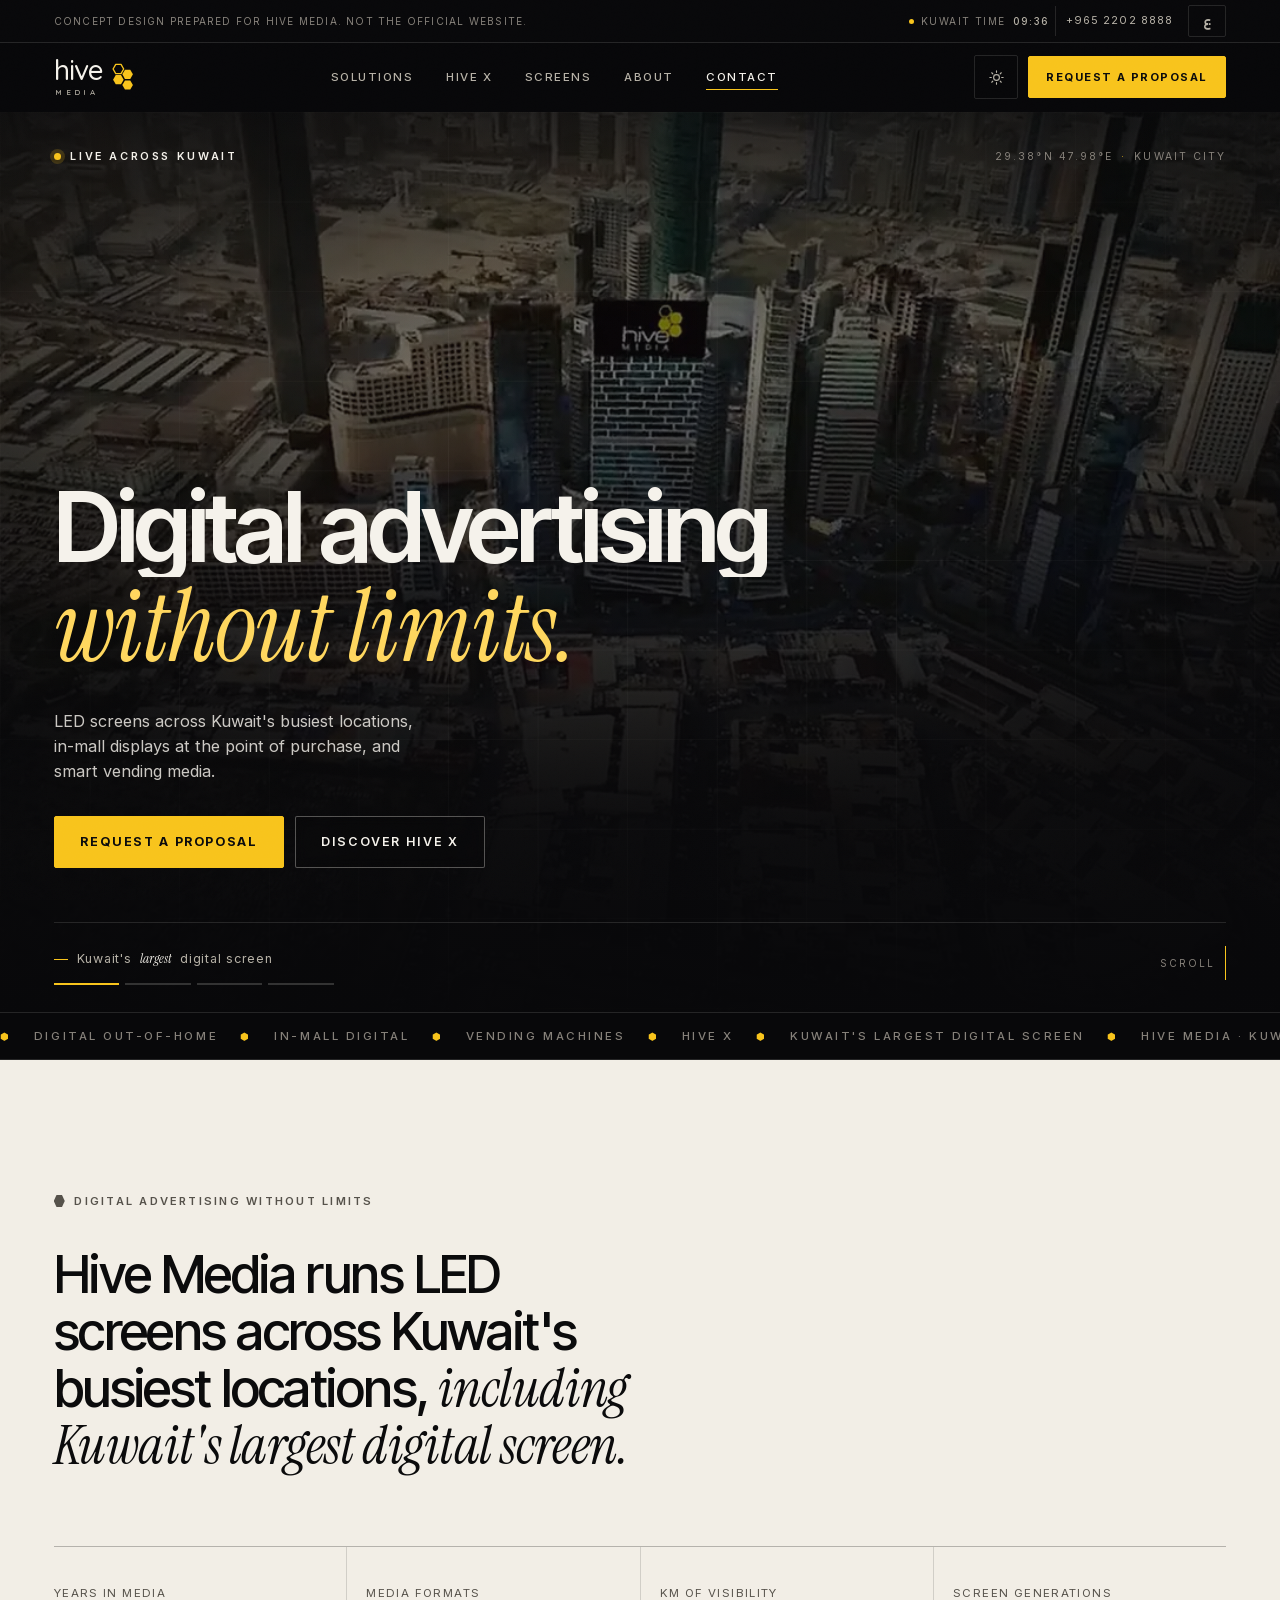
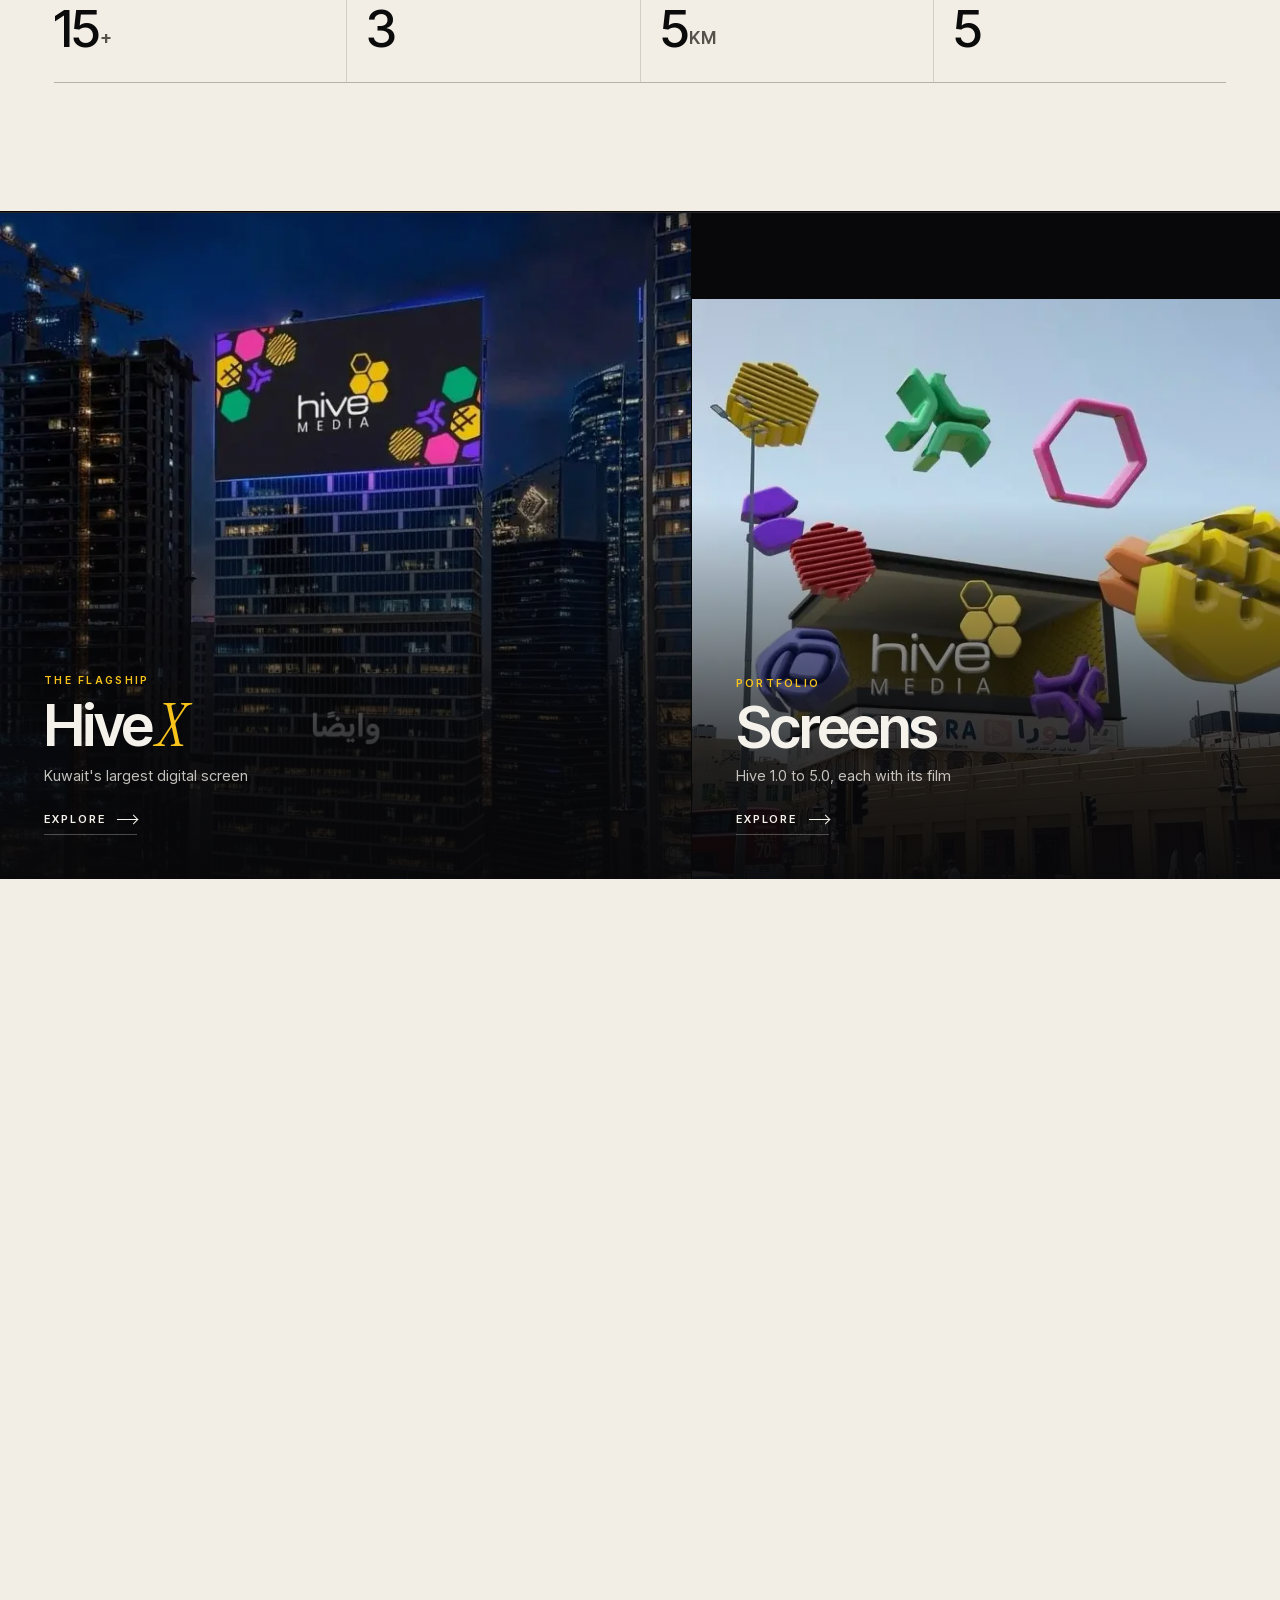
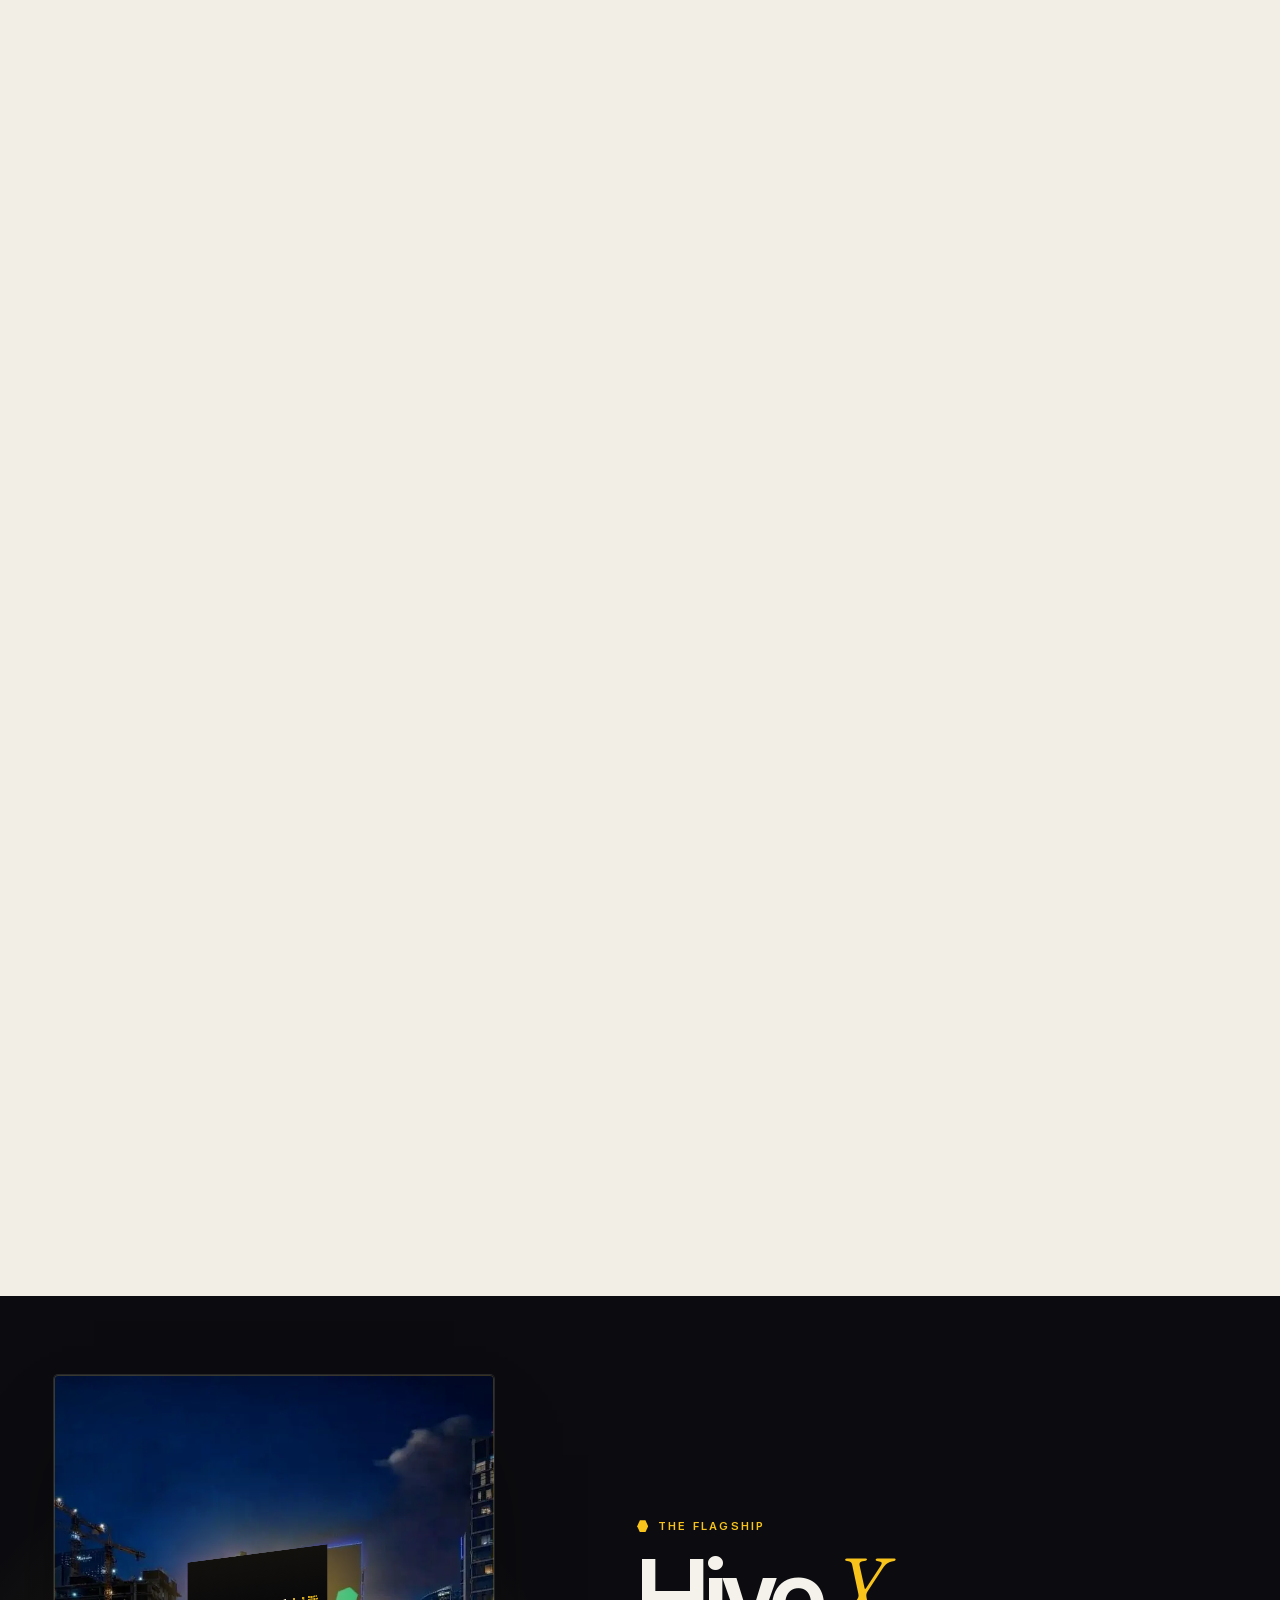
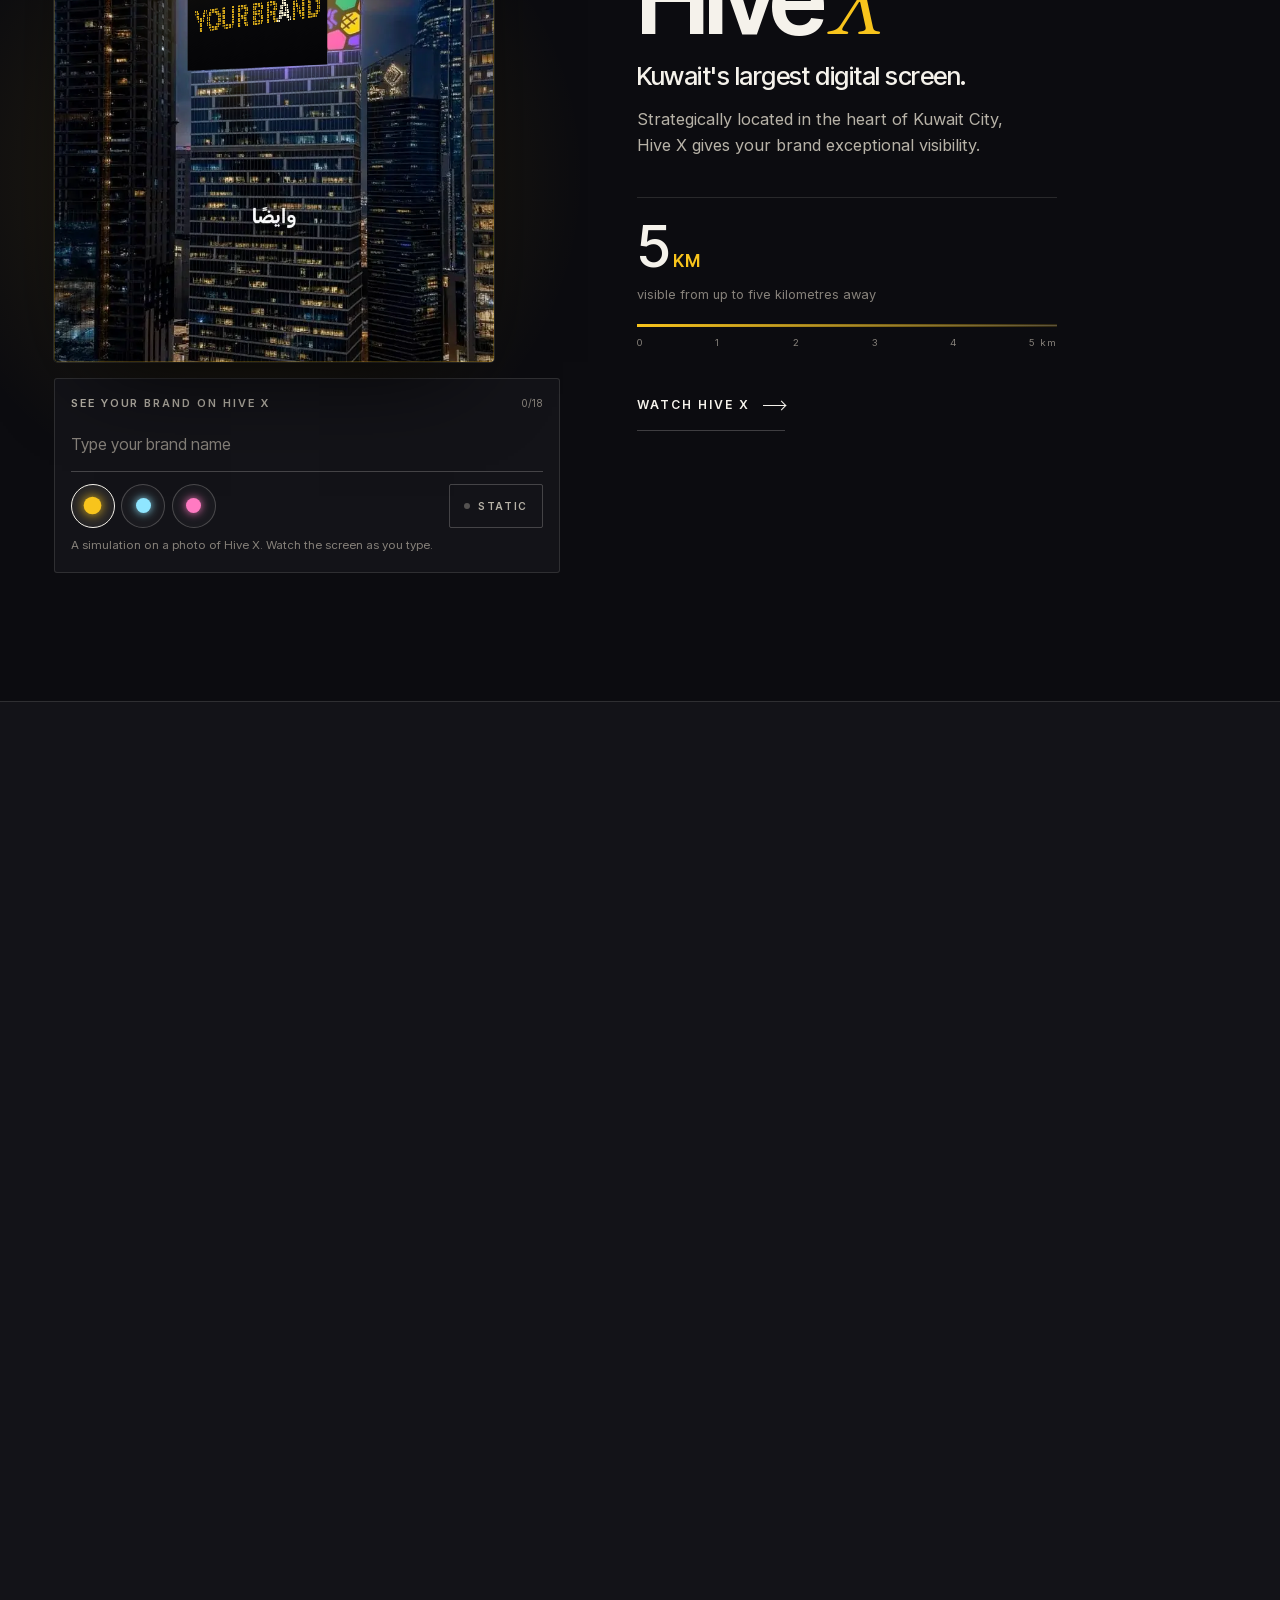
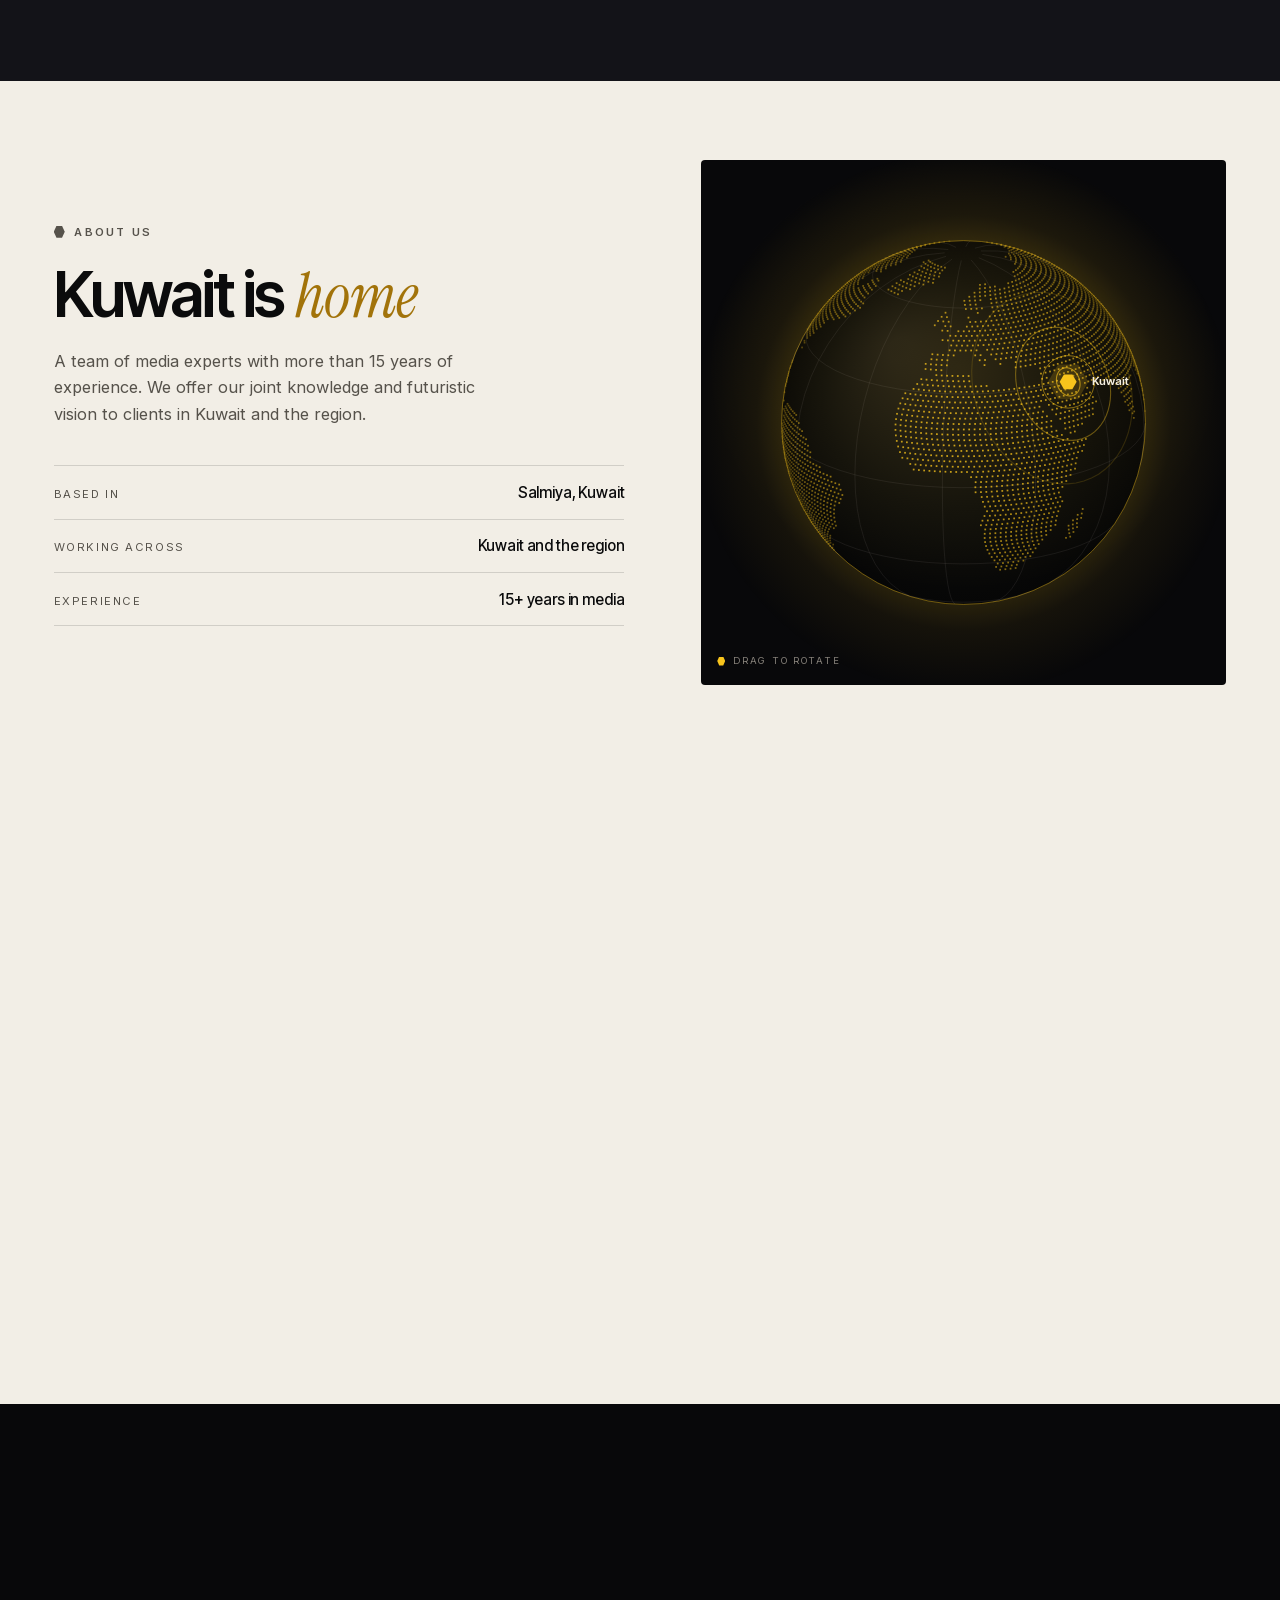
==== commit b52722bc: "Cut the first load down: self-hosted subset fonts, responsive images, deferred off-screen work - fon" ====
--- a/index.html
+++ b/index.html
@@ -20,10 +20,8 @@
 <meta property="og:description" content="LED screens across Kuwait's busiest locations, in-mall displays and smart vending media.">
 <meta property="og:type" content="website">
 <meta property="og:image" content="assets/media/hero.jpg">
-<link rel="preconnect" href="https://fonts.googleapis.com">
-<link rel="preconnect" href="https://fonts.gstatic.com" crossorigin>
-<link rel="preload" as="image" href="assets/media/hero.webp" fetchpriority="high">
-<link rel="stylesheet" href="https://fonts.googleapis.com/css2?family=Inter+Tight:wght@400;500;600;700&family=Inter:wght@400;500;600&family=Instrument+Serif:ital@1&family=Alexandria:wght@400;500;700&family=Quicksand:wght@400;500&display=swap">
+<link rel="preload" as="image" href="assets/media/hero-1080.webp" fetchpriority="high"
+      imagesrcset="assets/media/hero-480.webp 480w, assets/media/hero-768.webp 768w, assets/media/hero-1080.webp 1080w, assets/media/hero-1440.webp 1440w, assets/media/hero-1920.webp 1920w" imagesizes="100vw">
 <link rel="stylesheet" href="assets/css/site.css">
 <link rel="icon" href="data:image/svg+xml,%3Csvg xmlns='http://www.w3.org/2000/svg' viewBox='0 0 40 46'%3E%3Cpolygon points='20,2 37,12 37,32 20,42 3,32 3,12' fill='%23F8C41C'/%3E%3C/svg%3E">
 <script type="application/ld+json">
@@ -123,7 +121,9 @@
 <!-- ── hero ──────────────────────────────────────────────────── -->
 <section class="hero" id="hero">
   <div class="hero-media" aria-hidden="true">
-    <img class="hero-poster" src="assets/media/hero.webp" alt="" width="1920" height="1080" fetchpriority="high">
+    <img class="hero-poster" src="assets/media/hero-1080.webp"
+         srcset="assets/media/hero-480.webp 480w, assets/media/hero-768.webp 768w, assets/media/hero-1080.webp 1080w, assets/media/hero-1440.webp 1440w, assets/media/hero-1920.webp 1920w"
+         sizes="100vw" alt="" width="1920" height="1080" fetchpriority="high" decoding="async">
     <video id="hero-video" muted loop playsinline preload="none" poster="assets/media/hero.webp" tabindex="-1"></video>
   </div>
   <div class="hero-scrim" aria-hidden="true"></div>
@@ -186,7 +186,7 @@
 <!-- ── two chapters ──────────────────────────────────────────── -->
 <section class="chapters" aria-label="Explore">
   <a class="chapter chapter-a" href="#hivex" data-reveal>
-    <div class="chapter-media"><img src="assets/media/hivex.webp" alt="The Hive X screen lit on a tower in Kuwait City at night" width="720" height="1280" loading="lazy" decoding="async"></div>
+    <div class="chapter-media"><img src="assets/media/hivex-720.webp" srcset="assets/media/hivex-480.webp 480w, assets/media/hivex-720.webp 720w" sizes="(max-width: 900px) 100vw, 50vw" alt="The Hive X screen lit on a tower in Kuwait City at night" width="720" height="1280" loading="lazy" decoding="async"></div>
     <div class="chapter-body">
       <span class="chapter-k" data-i18n="xEyebrow">The flagship</span>
       <span class="chapter-t">Hive <em>X</em></span>
@@ -195,7 +195,7 @@
     </div>
   </a>
   <a class="chapter chapter-b" href="#screens" data-reveal data-reveal-delay="1">
-    <div class="chapter-media"><img src="assets/media/hive1.webp" alt="Hive 1.0 campaign with 3D shapes breaking out of the screen" width="720" height="1280" loading="lazy" decoding="async"></div>
+    <div class="chapter-media"><img src="assets/media/hive1-720.webp" srcset="assets/media/hive1-480.webp 480w, assets/media/hive1-720.webp 720w" sizes="(max-width: 900px) 100vw, 50vw" alt="Hive 1.0 campaign with 3D shapes breaking out of the screen" width="720" height="1280" loading="lazy" decoding="async"></div>
     <div class="chapter-body">
       <span class="chapter-k" data-i18n="sEyebrow">Portfolio</span>
       <span class="chapter-t" data-i18n="t2b">Screens</span>
@@ -219,7 +219,7 @@
     <div class="formats">
       <article class="format format-feature" data-reveal>
         <div class="feature-media">
-          <img src="assets/media/dooh.webp" alt="A Hive Media LED screen wrapping the corner of a building above a Kuwait street" width="1400" height="782" loading="lazy" decoding="async">
+          <img src="assets/media/dooh-1200.webp" srcset="assets/media/dooh-480.webp 480w, assets/media/dooh-800.webp 800w, assets/media/dooh-1200.webp 1200w" sizes="(max-width: 760px) 100vw, (max-width: 1120px) 50vw, 33vw" alt="A Hive Media LED screen wrapping the corner of a building above a Kuwait street" width="1400" height="782" loading="lazy" decoding="async">
         </div>
         <div class="feature-copy">
           <span class="format-n" aria-hidden="true">01</span>
@@ -230,7 +230,7 @@
       </article>
       <article class="format format-flip" data-reveal>
         <div class="format-media" data-sheen>
-          <img src="assets/media/mall.webp" alt="A vertical Hive Media display between two lifts" width="1200" height="800" loading="lazy" decoding="async">
+          <img src="assets/media/mall-1200.webp" srcset="assets/media/mall-480.webp 480w, assets/media/mall-800.webp 800w, assets/media/mall-1200.webp 1200w" sizes="(max-width: 760px) 100vw, (max-width: 1120px) 50vw, 33vw" alt="A vertical Hive Media display between two lifts" width="1200" height="800" loading="lazy" decoding="async">
         </div>
         <div class="format-text">
           <span class="format-n" aria-hidden="true">02</span>
@@ -241,7 +241,7 @@
       </article>
       <article class="format" data-reveal>
         <div class="format-media" data-sheen>
-          <img src="assets/media/vending.webp" alt="A smart vending machine with Hive Media digital screens" width="900" height="1198" loading="lazy" decoding="async">
+          <img src="assets/media/vending-900.webp" srcset="assets/media/vending-480.webp 480w, assets/media/vending-800.webp 800w, assets/media/vending-900.webp 900w" sizes="(max-width: 760px) 100vw, (max-width: 1120px) 50vw, 33vw" alt="A smart vending machine with Hive Media digital screens" width="900" height="1198" loading="lazy" decoding="async">
         </div>
         <div class="format-text">
           <span class="format-n" aria-hidden="true">03</span>
@@ -264,7 +264,7 @@
   <div class="shell hx">
     <div class="hx-stage-col" data-reveal>
       <div class="hx-stage" id="hx-stage">
-        <img id="hx-img" src="assets/media/hivex.webp" alt="The Hive X screen lit up on a tower in Kuwait City at night" width="720" height="1280" loading="lazy" decoding="async">
+        <img id="hx-img" src="assets/media/hivex-720.webp" srcset="assets/media/hivex-480.webp 480w, assets/media/hivex-720.webp 720w" sizes="(max-width: 760px) 90vw, 520px" alt="The Hive X screen lit up on a tower in Kuwait City at night" width="720" height="1280" loading="lazy" decoding="async">
         <span class="hx-glow" aria-hidden="true"></span>
         <canvas id="sim" width="552" height="300" aria-hidden="true"></canvas>
         <span class="hx-frame" aria-hidden="true"></span>
--- a/assets/css/site.css
+++ b/assets/css/site.css
@@ -1,3 +1,17 @@
+/* --------------------------------------------------------------------------
+   Typefaces, self-hosted.
+   Latin (and arabic) subsets of the five families the page uses, cut down to
+   the glyphs the copy actually contains. Variable where the family is variable,
+   so one file per family covers every weight. No third-party connection sits on
+   the critical path.
+   -------------------------------------------------------------------------- */
+@font-face{font-family:'Inter Tight';font-style:normal;font-weight:100 900;font-display:swap;src:url(../fonts/inter-tight.woff2) format('woff2')}
+@font-face{font-family:'Inter';font-style:normal;font-weight:100 900;font-display:swap;src:url(../fonts/inter.woff2) format('woff2')}
+@font-face{font-family:'Instrument Serif';font-style:italic;font-weight:400;font-display:swap;src:url(../fonts/instrument-serif-italic.woff2) format('woff2')}
+@font-face{font-family:'Quicksand';font-style:normal;font-weight:300 700;font-display:swap;src:url(../fonts/quicksand.woff2) format('woff2')}
+@font-face{font-family:'Alexandria';font-style:normal;font-weight:100 900;font-display:swap;src:url(../fonts/alexandria-latin.woff2) format('woff2');unicode-range:U+0000-00FF,U+2000-206F,U+2190-21BB}
+@font-face{font-family:'Alexandria';font-style:normal;font-weight:100 900;font-display:swap;src:url(../fonts/alexandria-arabic.woff2) format('woff2');unicode-range:U+0600-06FF,U+0750-077F,U+FB50-FDFF,U+FE70-FEFF}
+
 /* ==========================================================================
    Hive Media — design system
    Dark-first editorial. Warm paper for the light chapters.
@@ -5,6 +19,12 @@
    ========================================================================== */
 
 /* ---------- tokens ---------- */
+/* Metric-matched fallbacks: the swap from system font to webfont moves nothing,
+   so a late-arriving face cannot shift layout. */
+@font-face{font-family:'Inter Tight Fallback';src:local('Arial'),local('Helvetica Neue');size-adjust:96.8%;ascent-override:96.9%;descent-override:24.1%;line-gap-override:0%}
+@font-face{font-family:'Inter Fallback';src:local('Arial'),local('Helvetica Neue');size-adjust:106.7%;ascent-override:96.9%;descent-override:24.1%;line-gap-override:0%}
+@font-face{font-family:'Quicksand Fallback';src:local('Arial'),local('Helvetica Neue');size-adjust:101.9%;ascent-override:100%;descent-override:25%;line-gap-override:0%}
+
 :root{
   /* surfaces */
   --ink:#08080A;
@@ -33,10 +53,10 @@
   --gold-deep-lg:#A2730A;
 
   /* type */
-  --display:'Inter Tight','Helvetica Neue',Arial,sans-serif;
-  --body:'Inter','Helvetica Neue',Arial,sans-serif;
+  --display:'Inter Tight','Inter Tight Fallback','Helvetica Neue',Arial,sans-serif;
+  --body:'Inter','Inter Fallback','Helvetica Neue',Arial,sans-serif;
   --serif:'Instrument Serif',Georgia,serif;
-  --logo:'Quicksand','Inter Tight',sans-serif;
+  --logo:'Quicksand','Quicksand Fallback','Inter Tight',sans-serif;
 
   --t-display:clamp(2.85rem,7.6vw,7.4rem);
   --t-h2:clamp(2.05rem,4.9vw,4.15rem);
@@ -1016,3 +1036,19 @@
   .stage-shot:hover{transform:none}
   .theme-btn svg{transition:opacity .2s}
 }
+
+/* --------------------------------------------------------------------------
+   Deferred rendering for everything below the first screen.
+   The browser skips style, layout and paint for these sections until they are
+   about to be scrolled into view, which keeps the first frame cheap on a phone.
+   contain-intrinsic-size keeps the scrollbar honest while they are skipped.
+   -------------------------------------------------------------------------- */
+.statement,.chapters,.solutions,.screens,.process,.foot{
+  content-visibility:auto;
+}
+.statement{contain-intrinsic-size:auto 520px}
+.chapters{contain-intrinsic-size:auto 900px}
+.solutions{contain-intrinsic-size:auto 1400px}
+.screens{contain-intrinsic-size:auto 900px}
+.process{contain-intrinsic-size:auto 800px}
+.foot{contain-intrinsic-size:auto 900px}
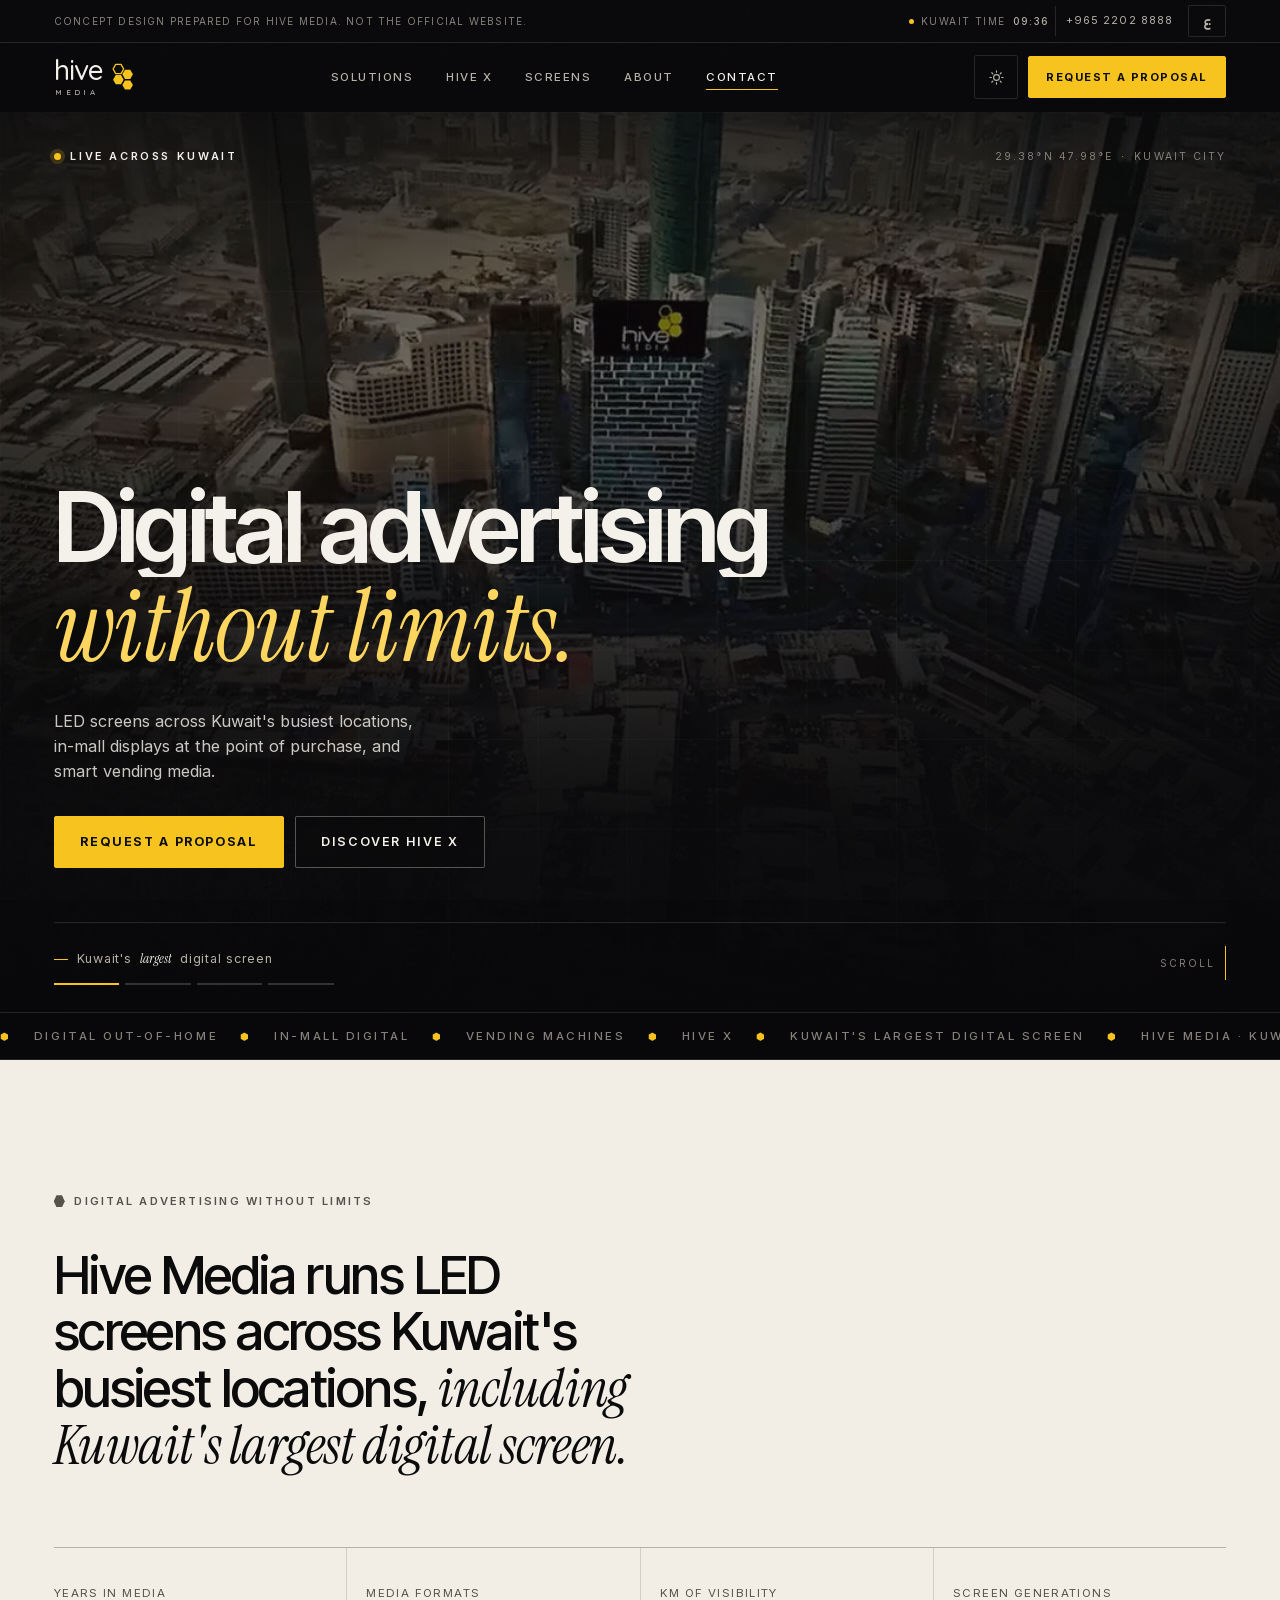
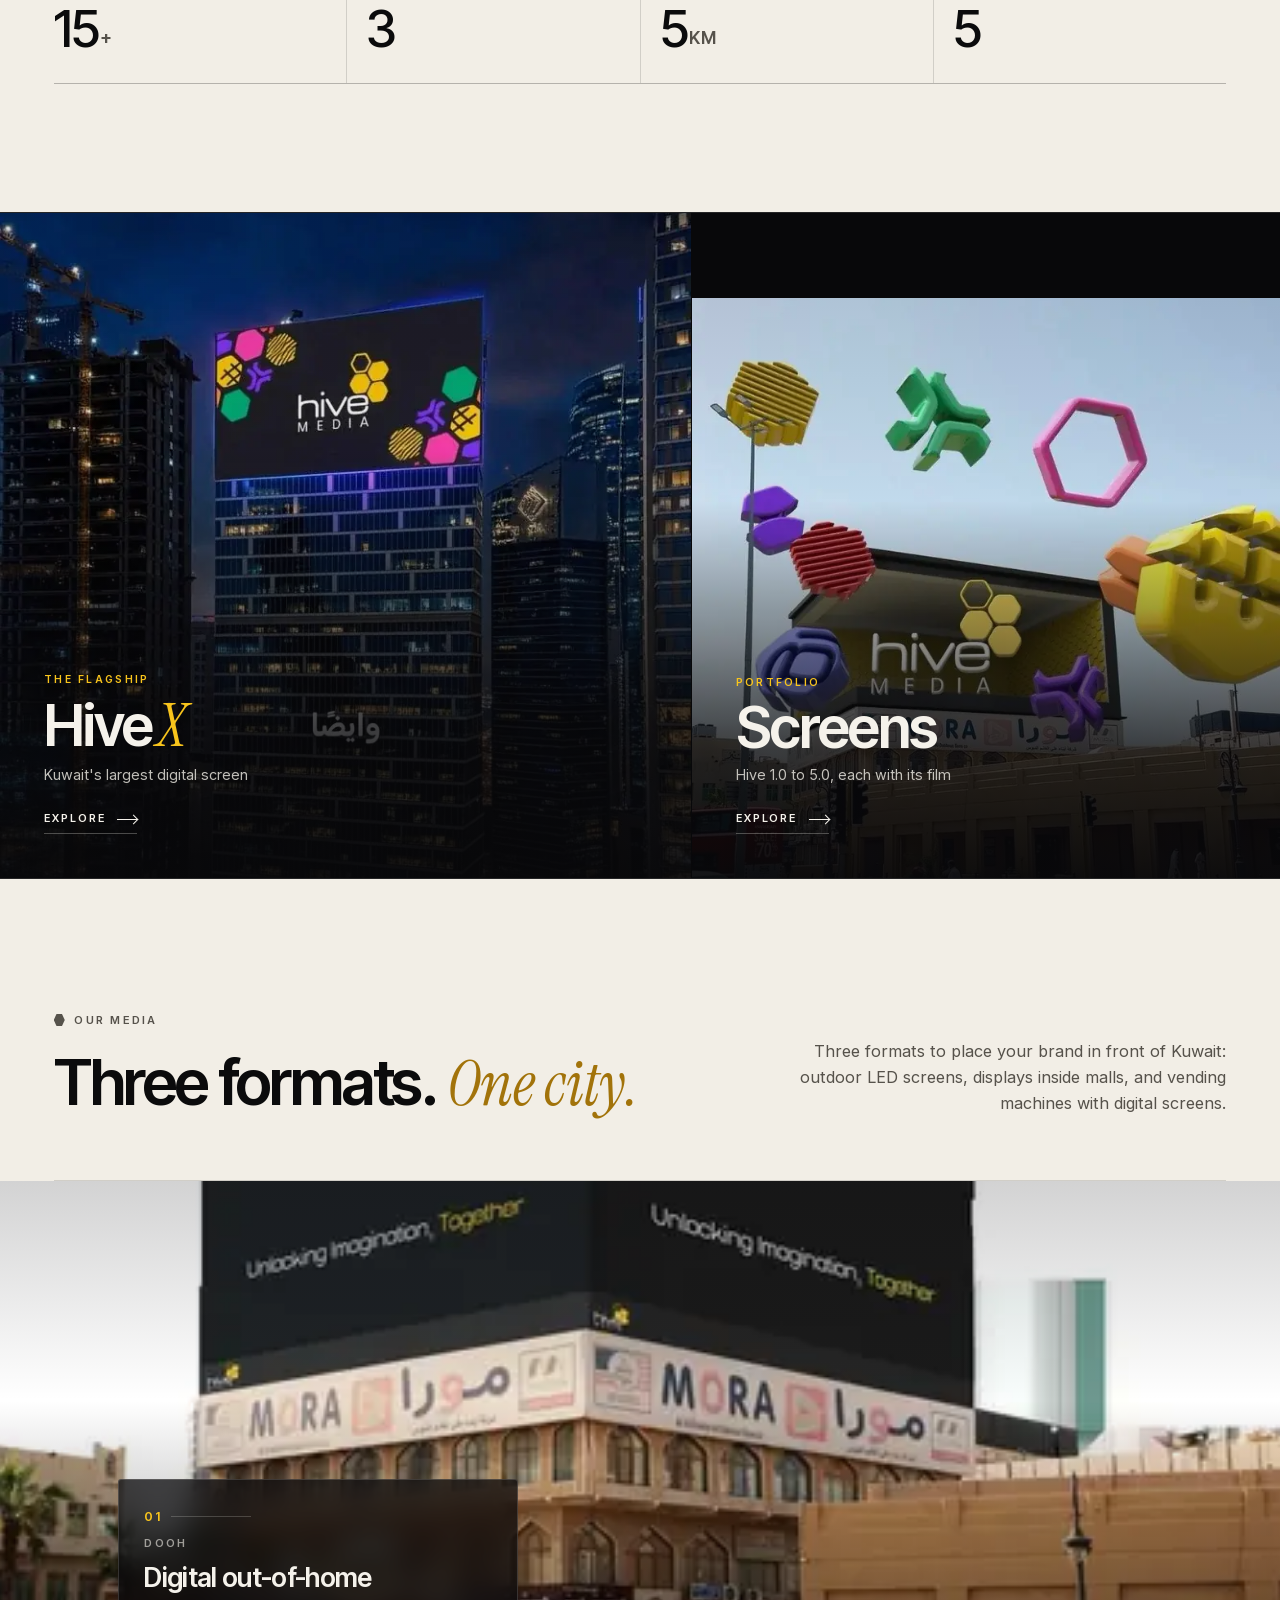
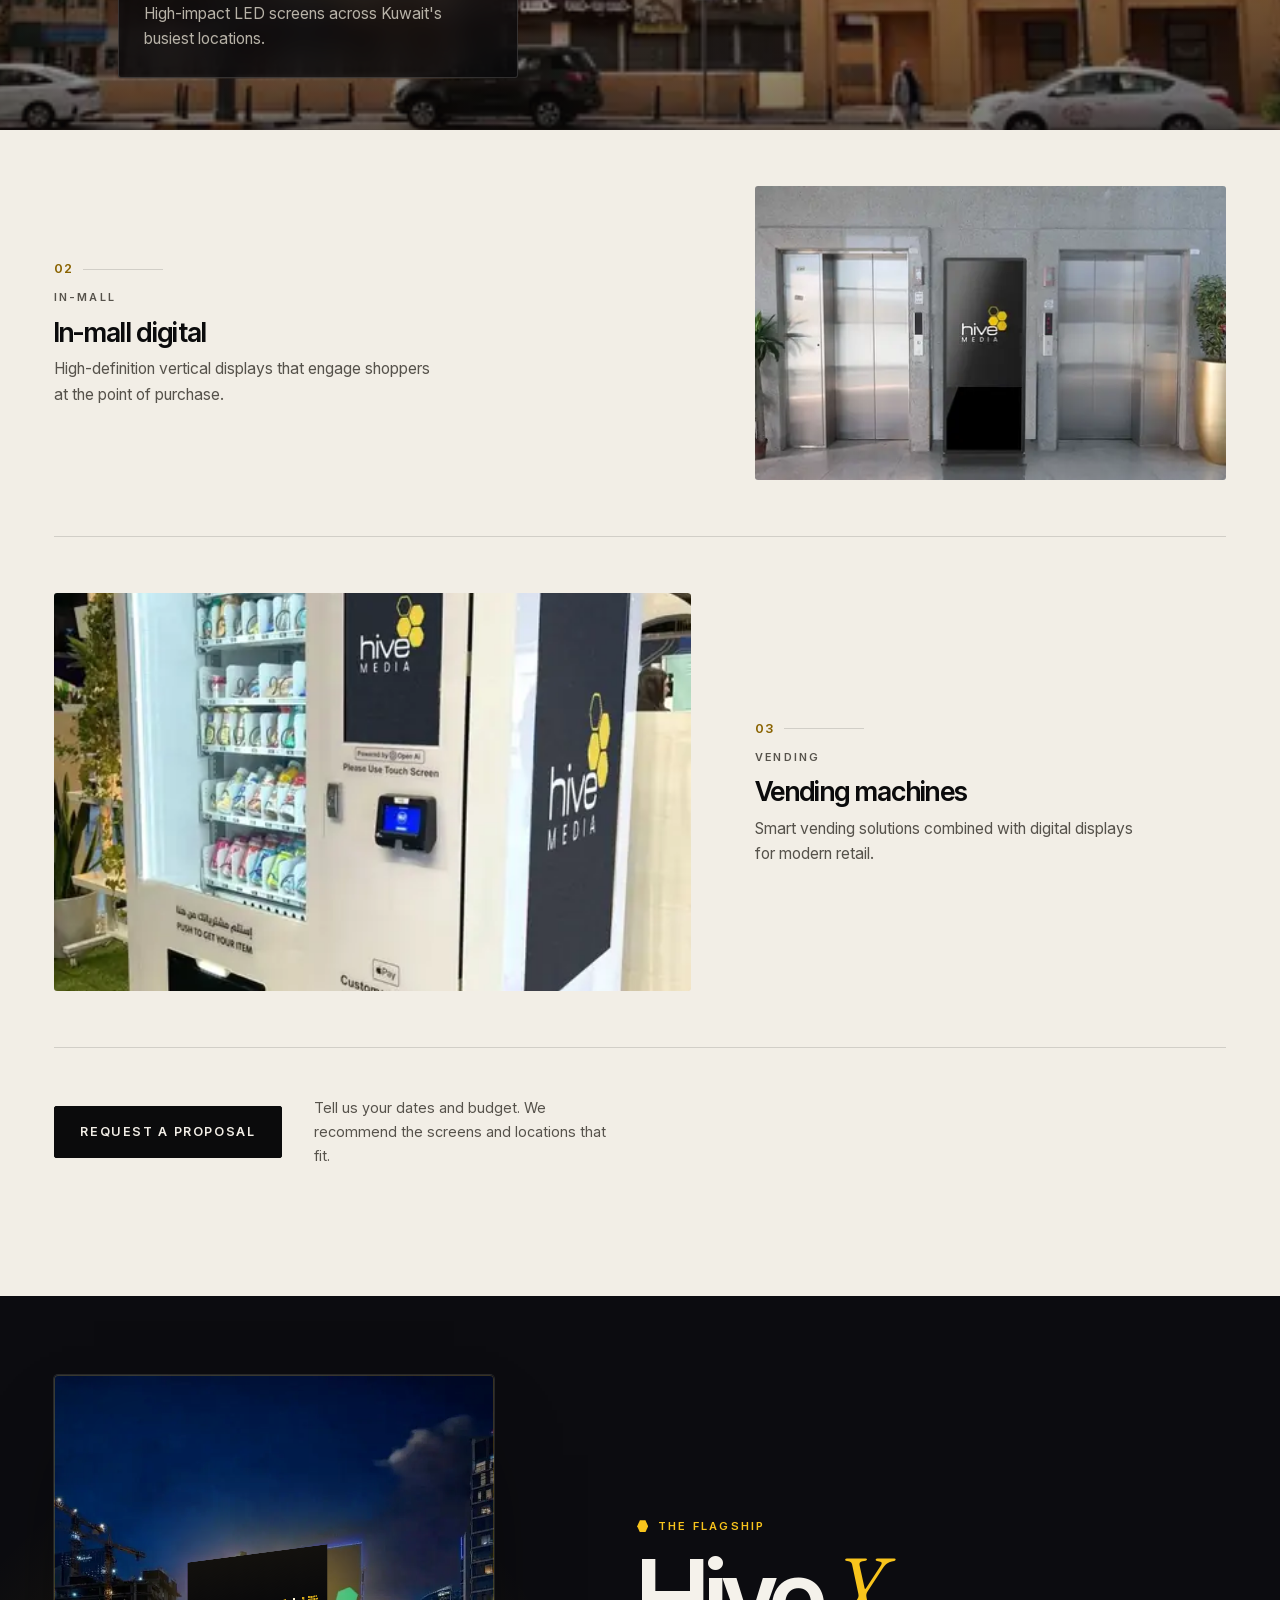
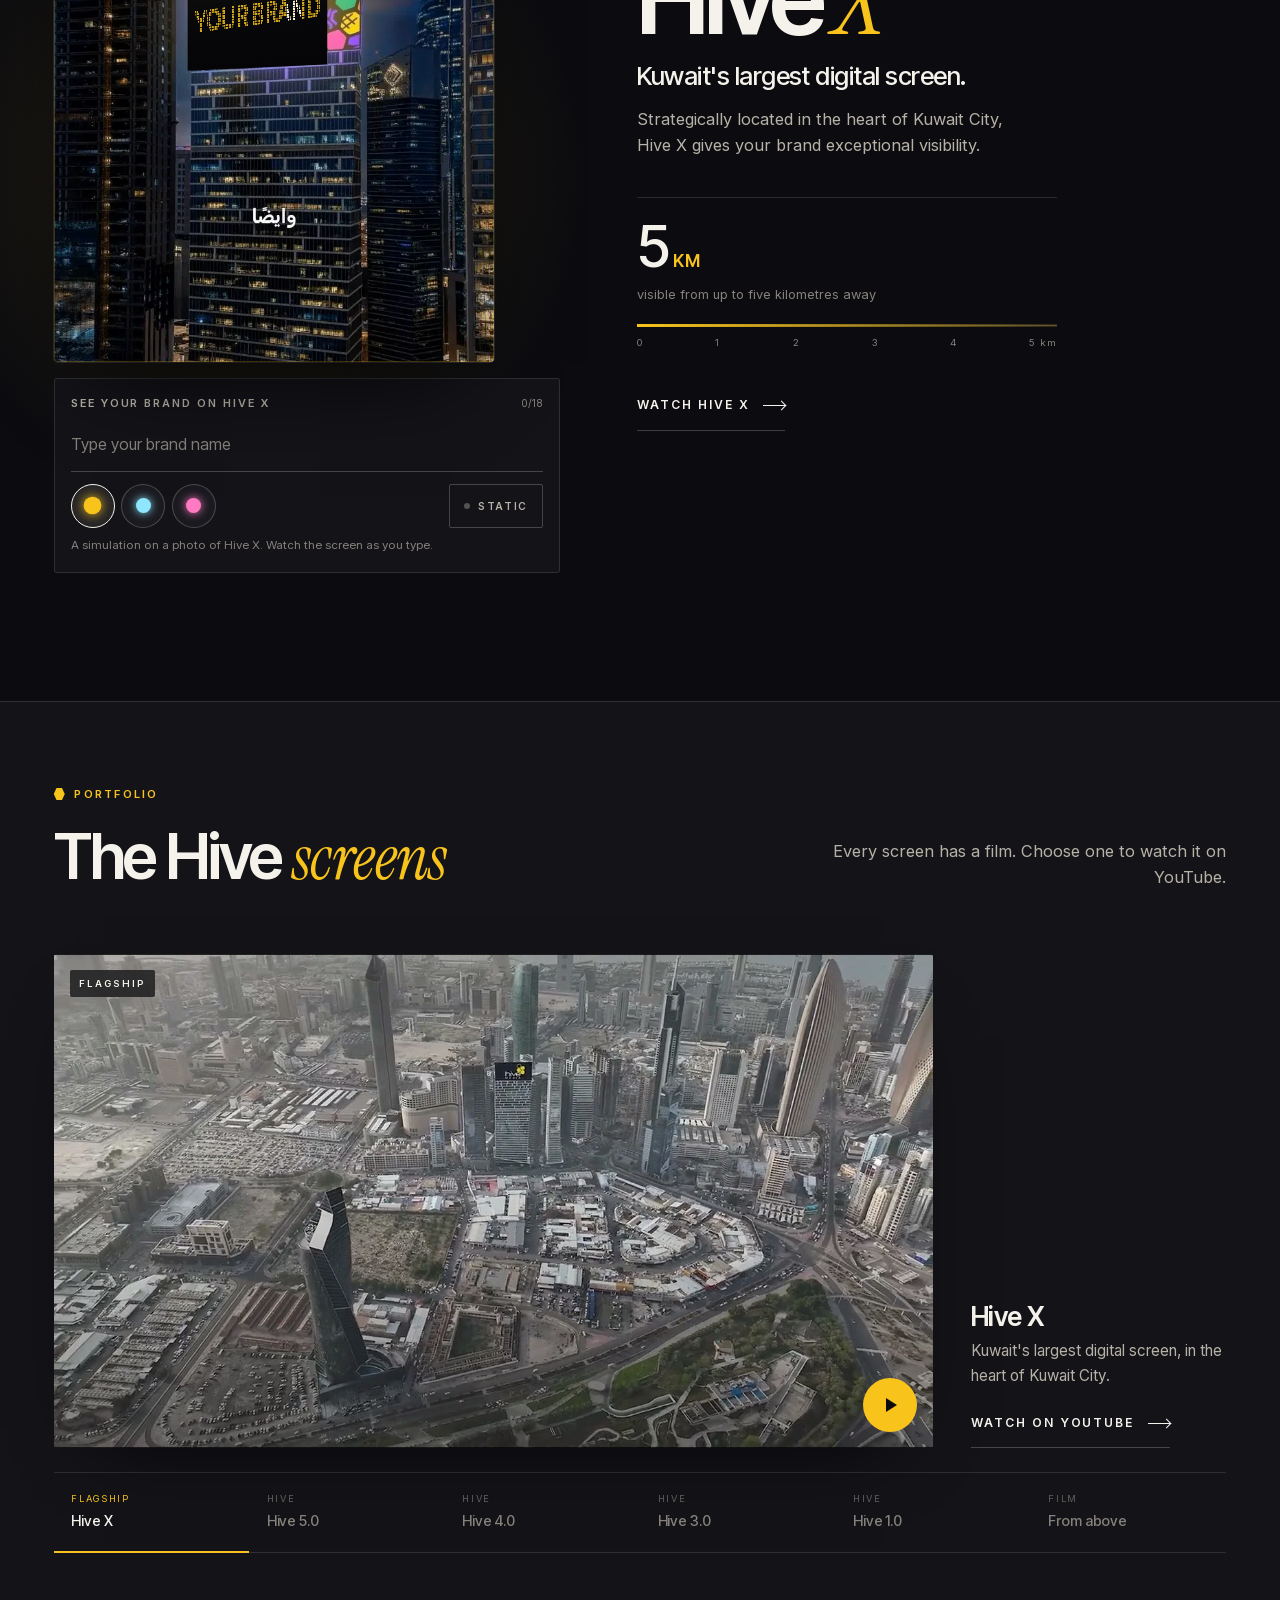
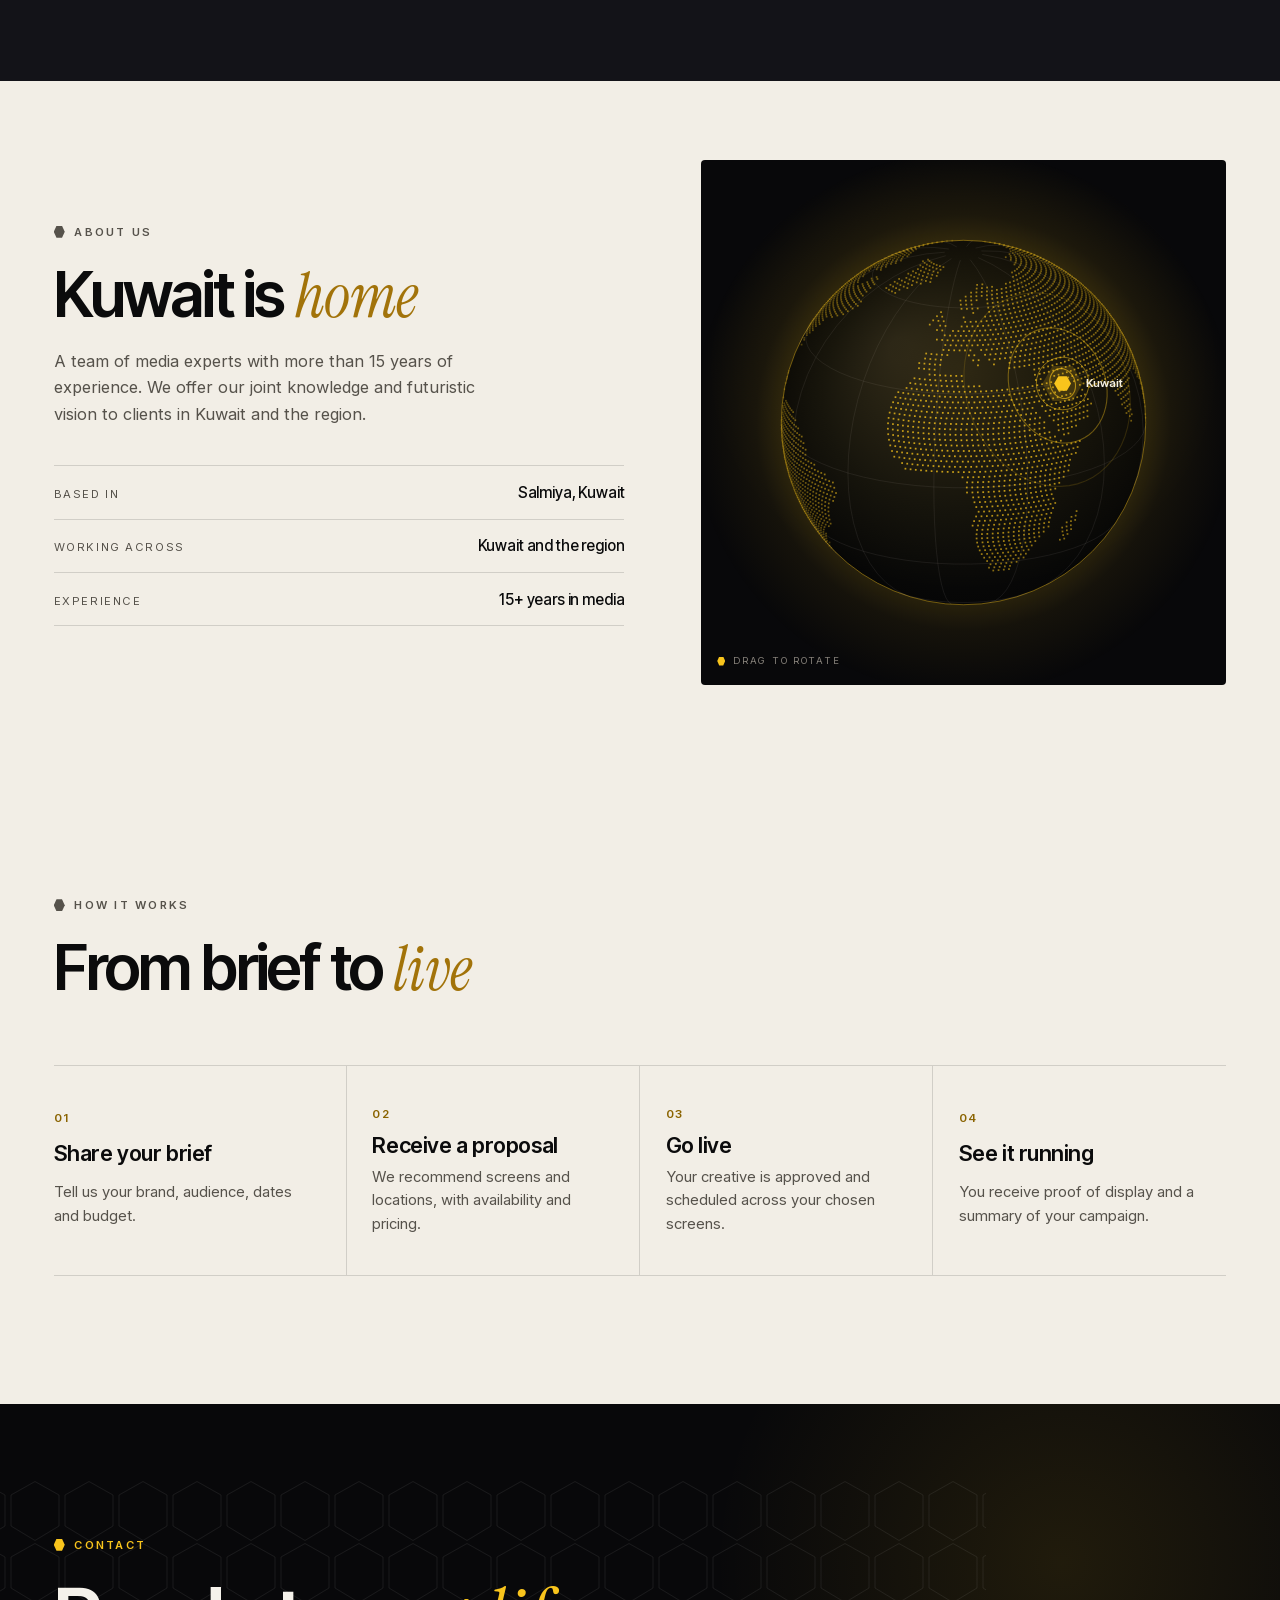
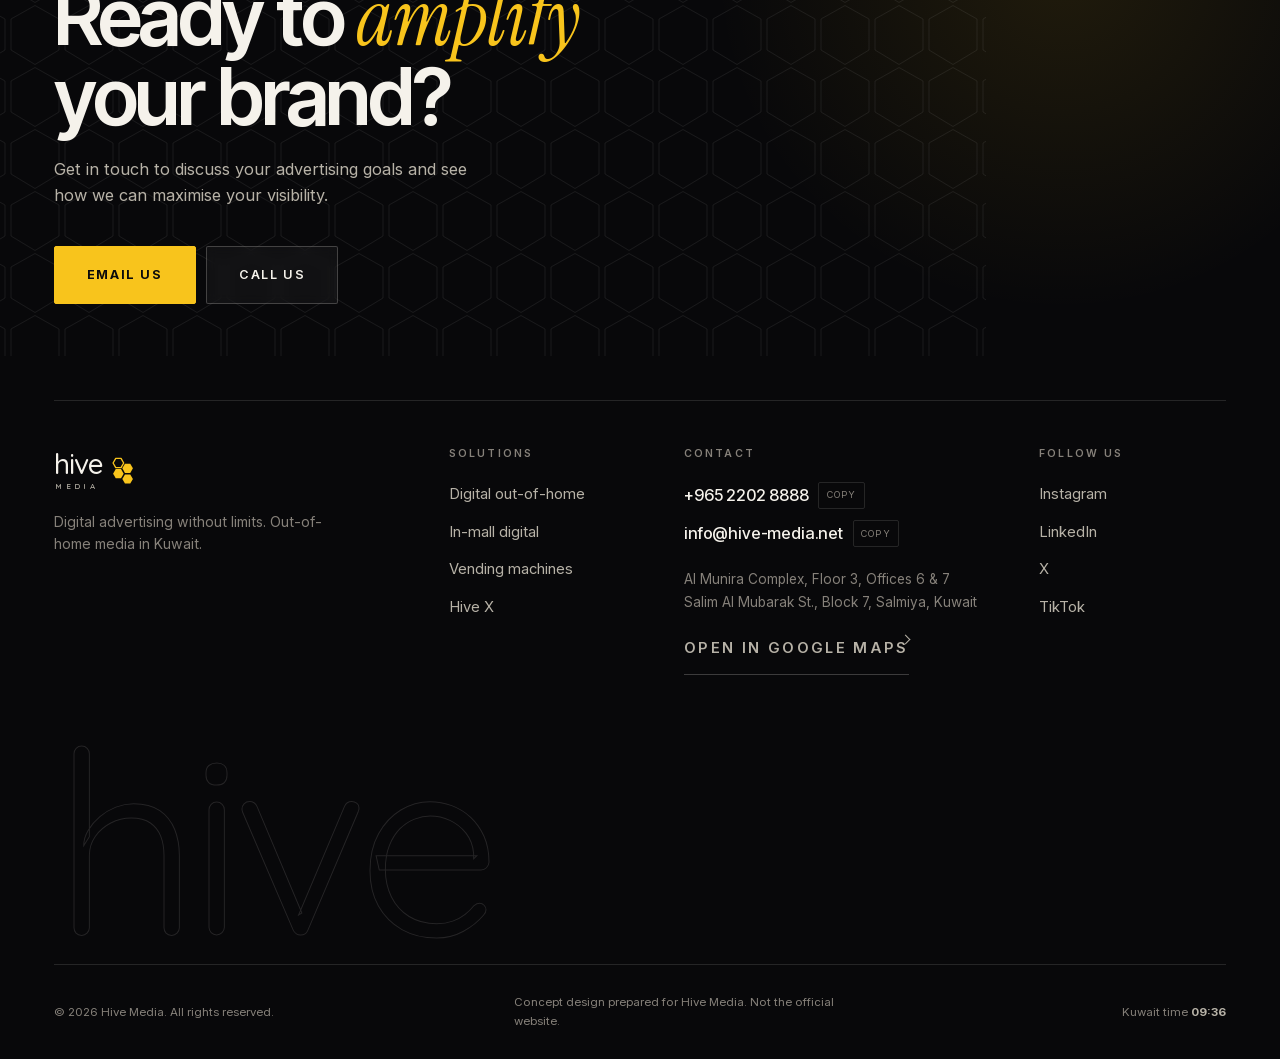
==== commit ecf1cb33: "Remove the duplicate hero download, cheapen the grain and the map, add a 600w hero - the video poste" ====
--- a/index.html
+++ b/index.html
@@ -21,7 +21,7 @@
 <meta property="og:type" content="website">
 <meta property="og:image" content="assets/media/hero.jpg">
 <link rel="preload" as="image" href="assets/media/hero-1080.webp" fetchpriority="high"
-      imagesrcset="assets/media/hero-480.webp 480w, assets/media/hero-768.webp 768w, assets/media/hero-1080.webp 1080w, assets/media/hero-1440.webp 1440w, assets/media/hero-1920.webp 1920w" imagesizes="100vw">
+      imagesrcset="assets/media/hero-480.webp 480w, assets/media/hero-600.webp 600w, assets/media/hero-768.webp 768w, assets/media/hero-1080.webp 1080w, assets/media/hero-1440.webp 1440w, assets/media/hero-1920.webp 1920w" imagesizes="100vw">
 <link rel="stylesheet" href="assets/css/site.css">
 <link rel="icon" href="data:image/svg+xml,%3Csvg xmlns='http://www.w3.org/2000/svg' viewBox='0 0 40 46'%3E%3Cpolygon points='20,2 37,12 37,32 20,42 3,32 3,12' fill='%23F8C41C'/%3E%3C/svg%3E">
 <script type="application/ld+json">
@@ -122,9 +122,9 @@
 <section class="hero" id="hero">
   <div class="hero-media" aria-hidden="true">
     <img class="hero-poster" src="assets/media/hero-1080.webp"
-         srcset="assets/media/hero-480.webp 480w, assets/media/hero-768.webp 768w, assets/media/hero-1080.webp 1080w, assets/media/hero-1440.webp 1440w, assets/media/hero-1920.webp 1920w"
+         srcset="assets/media/hero-480.webp 480w, assets/media/hero-600.webp 600w, assets/media/hero-768.webp 768w, assets/media/hero-1080.webp 1080w, assets/media/hero-1440.webp 1440w, assets/media/hero-1920.webp 1920w"
          sizes="100vw" alt="" width="1920" height="1080" fetchpriority="high" decoding="async">
-    <video id="hero-video" muted loop playsinline preload="none" poster="assets/media/hero.webp" tabindex="-1"></video>
+    <video id="hero-video" muted loop playsinline preload="none" tabindex="-1"></video>
   </div>
   <div class="hero-scrim" aria-hidden="true"></div>
   <div class="hero-grid" aria-hidden="true"></div>
--- a/assets/css/site.css
+++ b/assets/css/site.css
@@ -123,7 +123,7 @@
 @media (min-width:820px){
   :root[data-theme="light"] .feature-copy{--fg:#F5F2EB;--fg-2:#B7B2A7;--accent:var(--gold);color:var(--fg)}
 }
-:root[data-theme="light"] .grain{opacity:.03;mix-blend-mode:multiply}
+:root[data-theme="light"] .grain{opacity:.04}
 :root[data-theme="light"] .foot-cta::before{filter:invert(1)}
 
 /* ---------- reset ---------- */
@@ -224,7 +224,7 @@
 }
 [dir="rtl"] .progress{transform-origin:100% 50%}
 .grain{
-  position:fixed;inset:0;z-index:110;pointer-events:none;opacity:.05;mix-blend-mode:overlay;
+  position:fixed;inset:0;z-index:110;pointer-events:none;opacity:.055;
   background-image:url("data:image/svg+xml,%3Csvg xmlns='http://www.w3.org/2000/svg' width='140' height='140'%3E%3Cfilter id='n'%3E%3CfeTurbulence type='fractalNoise' baseFrequency='.82' numOctaves='3' stitchTiles='stitch'/%3E%3C/filter%3E%3Crect width='140' height='140' filter='url(%23n)' opacity='.55'/%3E%3C/svg%3E");
 }
 
@@ -1036,19 +1036,3 @@
   .stage-shot:hover{transform:none}
   .theme-btn svg{transition:opacity .2s}
 }
-
-/* --------------------------------------------------------------------------
-   Deferred rendering for everything below the first screen.
-   The browser skips style, layout and paint for these sections until they are
-   about to be scrolled into view, which keeps the first frame cheap on a phone.
-   contain-intrinsic-size keeps the scrollbar honest while they are skipped.
-   -------------------------------------------------------------------------- */
-.statement,.chapters,.solutions,.screens,.process,.foot{
-  content-visibility:auto;
-}
-.statement{contain-intrinsic-size:auto 520px}
-.chapters{contain-intrinsic-size:auto 900px}
-.solutions{contain-intrinsic-size:auto 1400px}
-.screens{contain-intrinsic-size:auto 900px}
-.process{contain-intrinsic-size:auto 800px}
-.foot{contain-intrinsic-size:auto 900px}
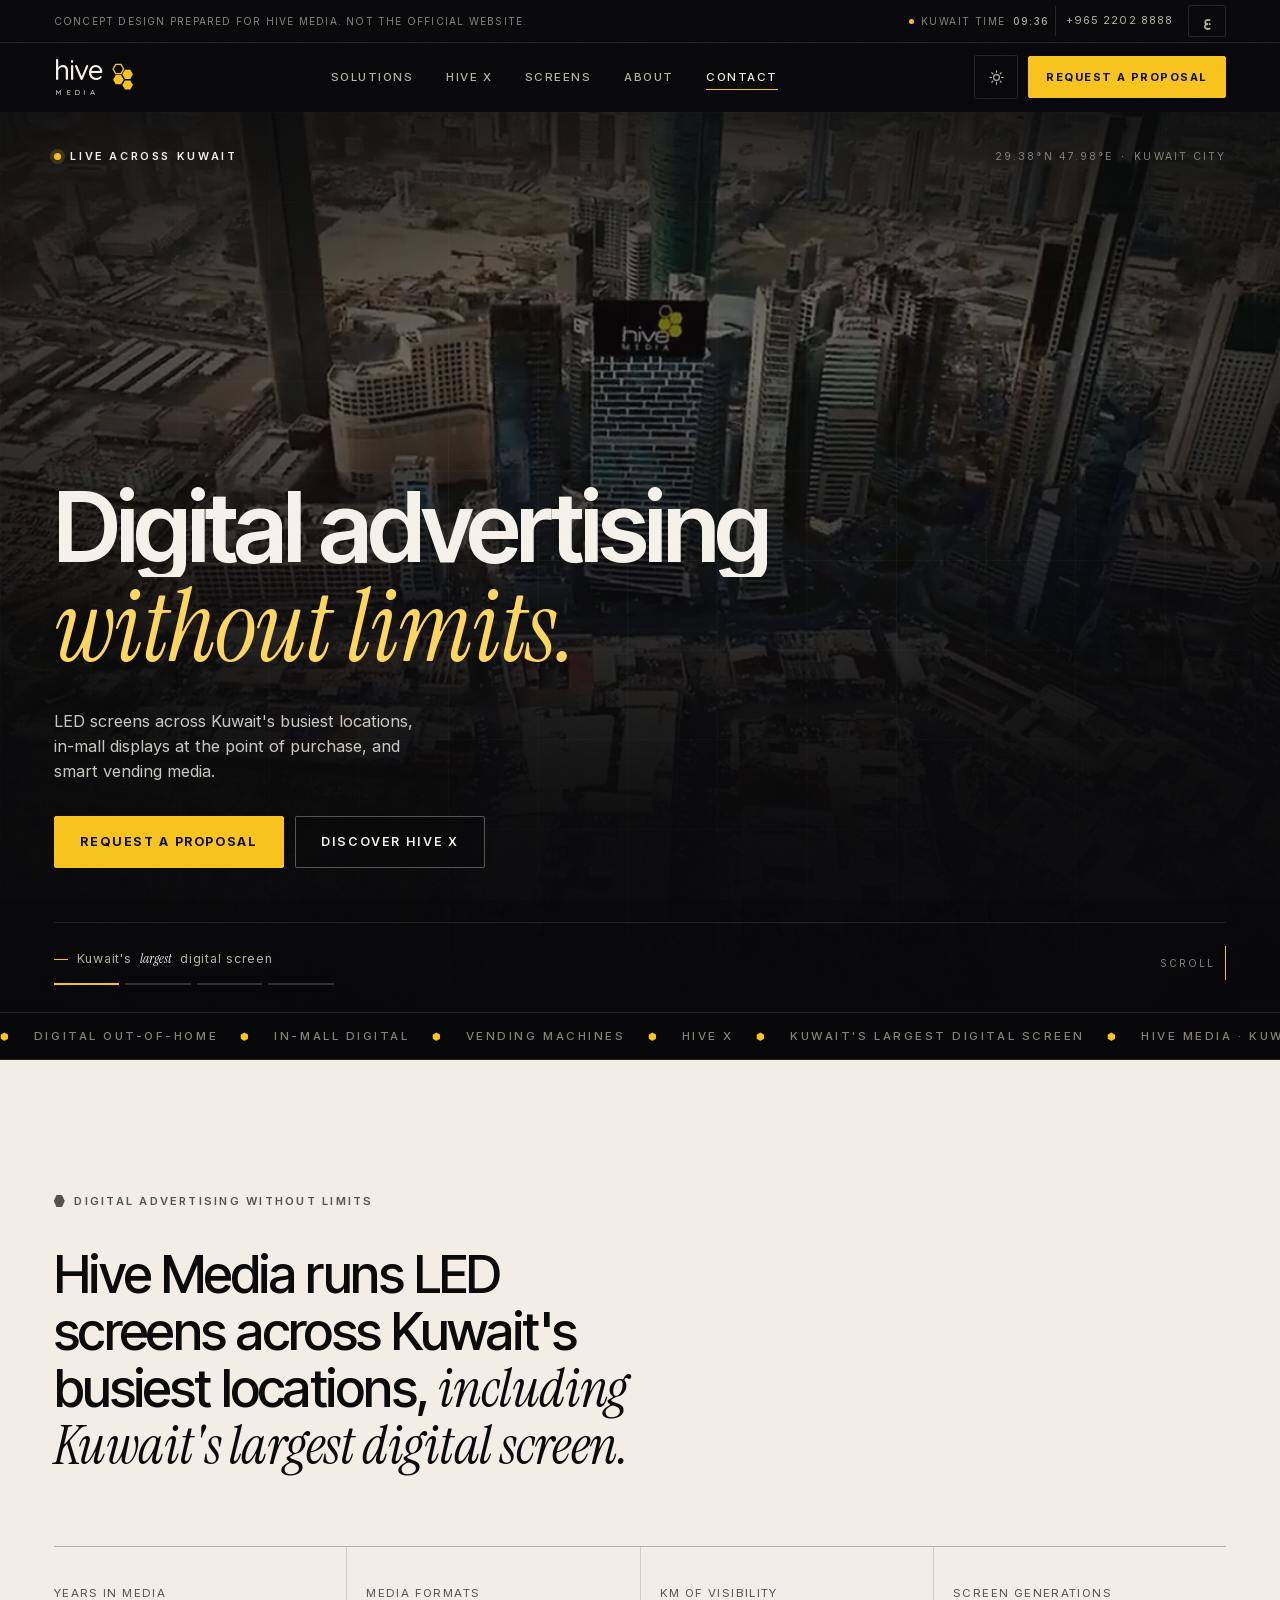
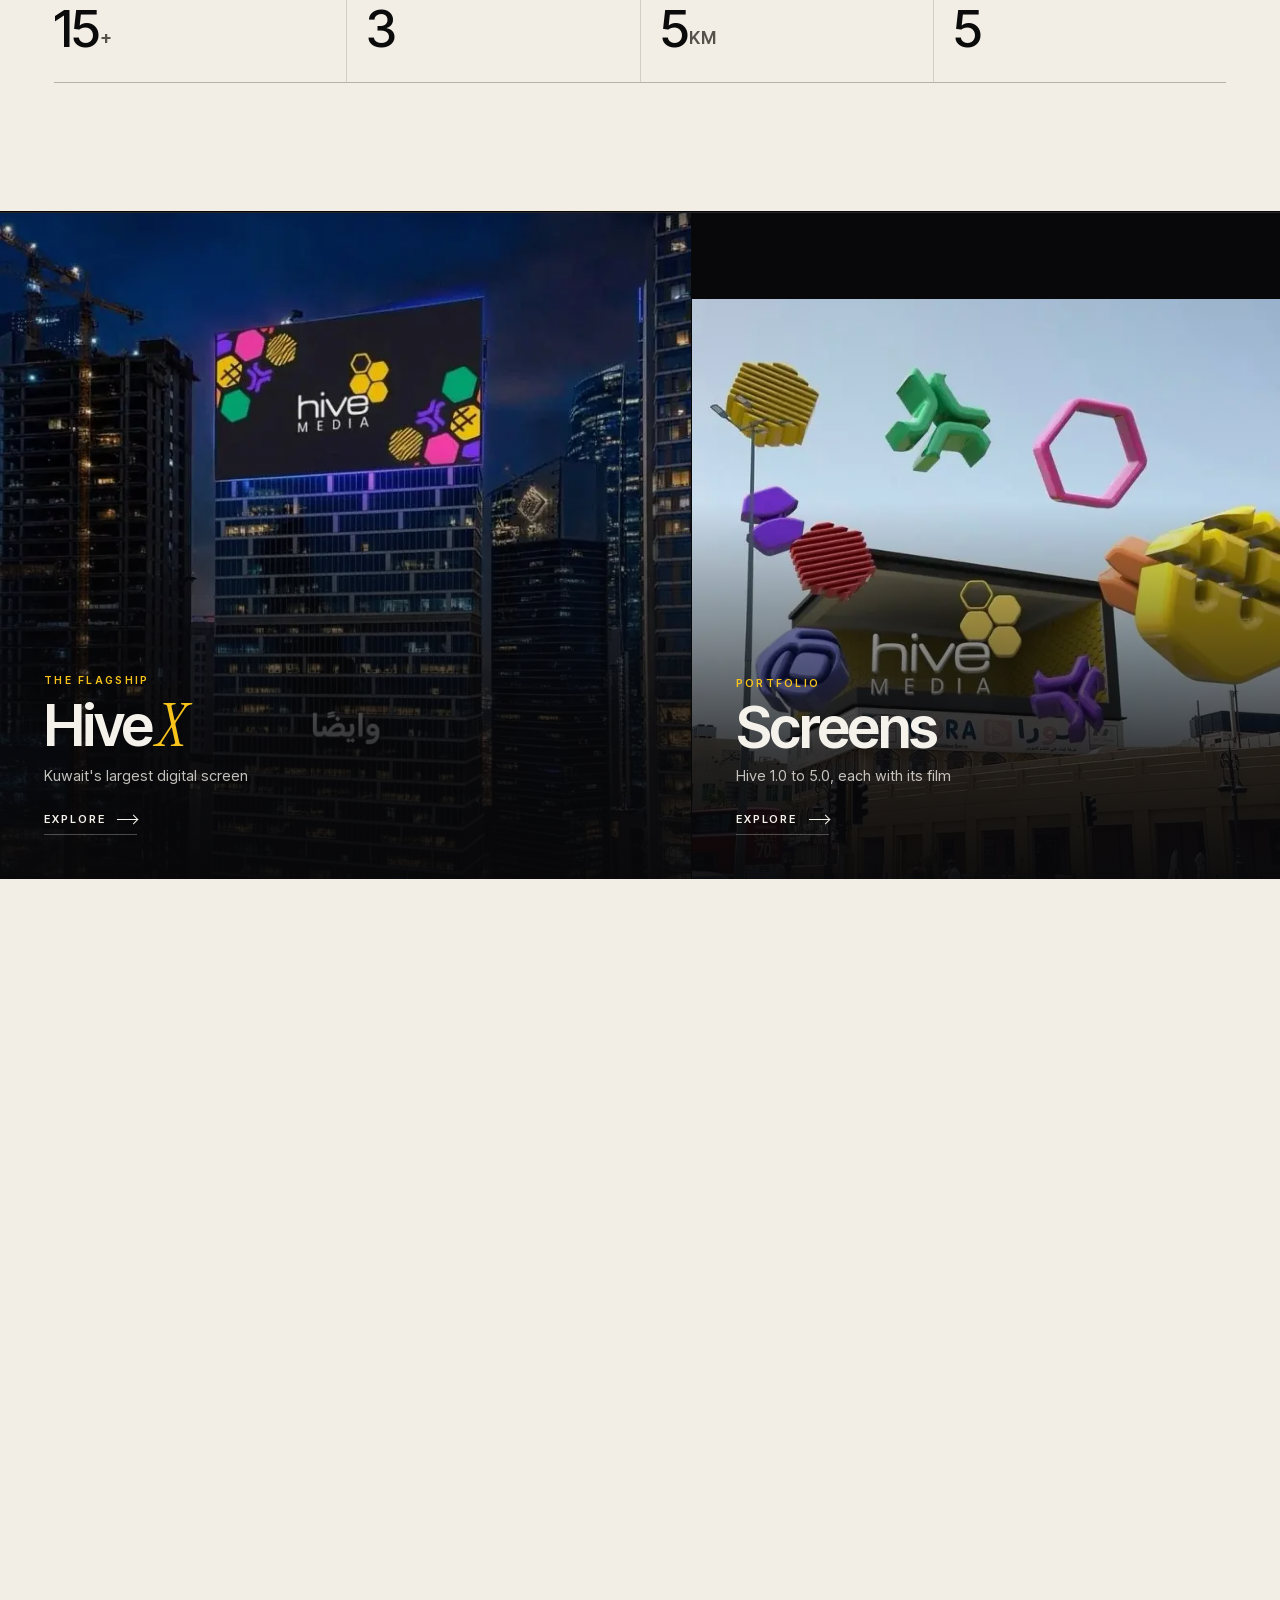
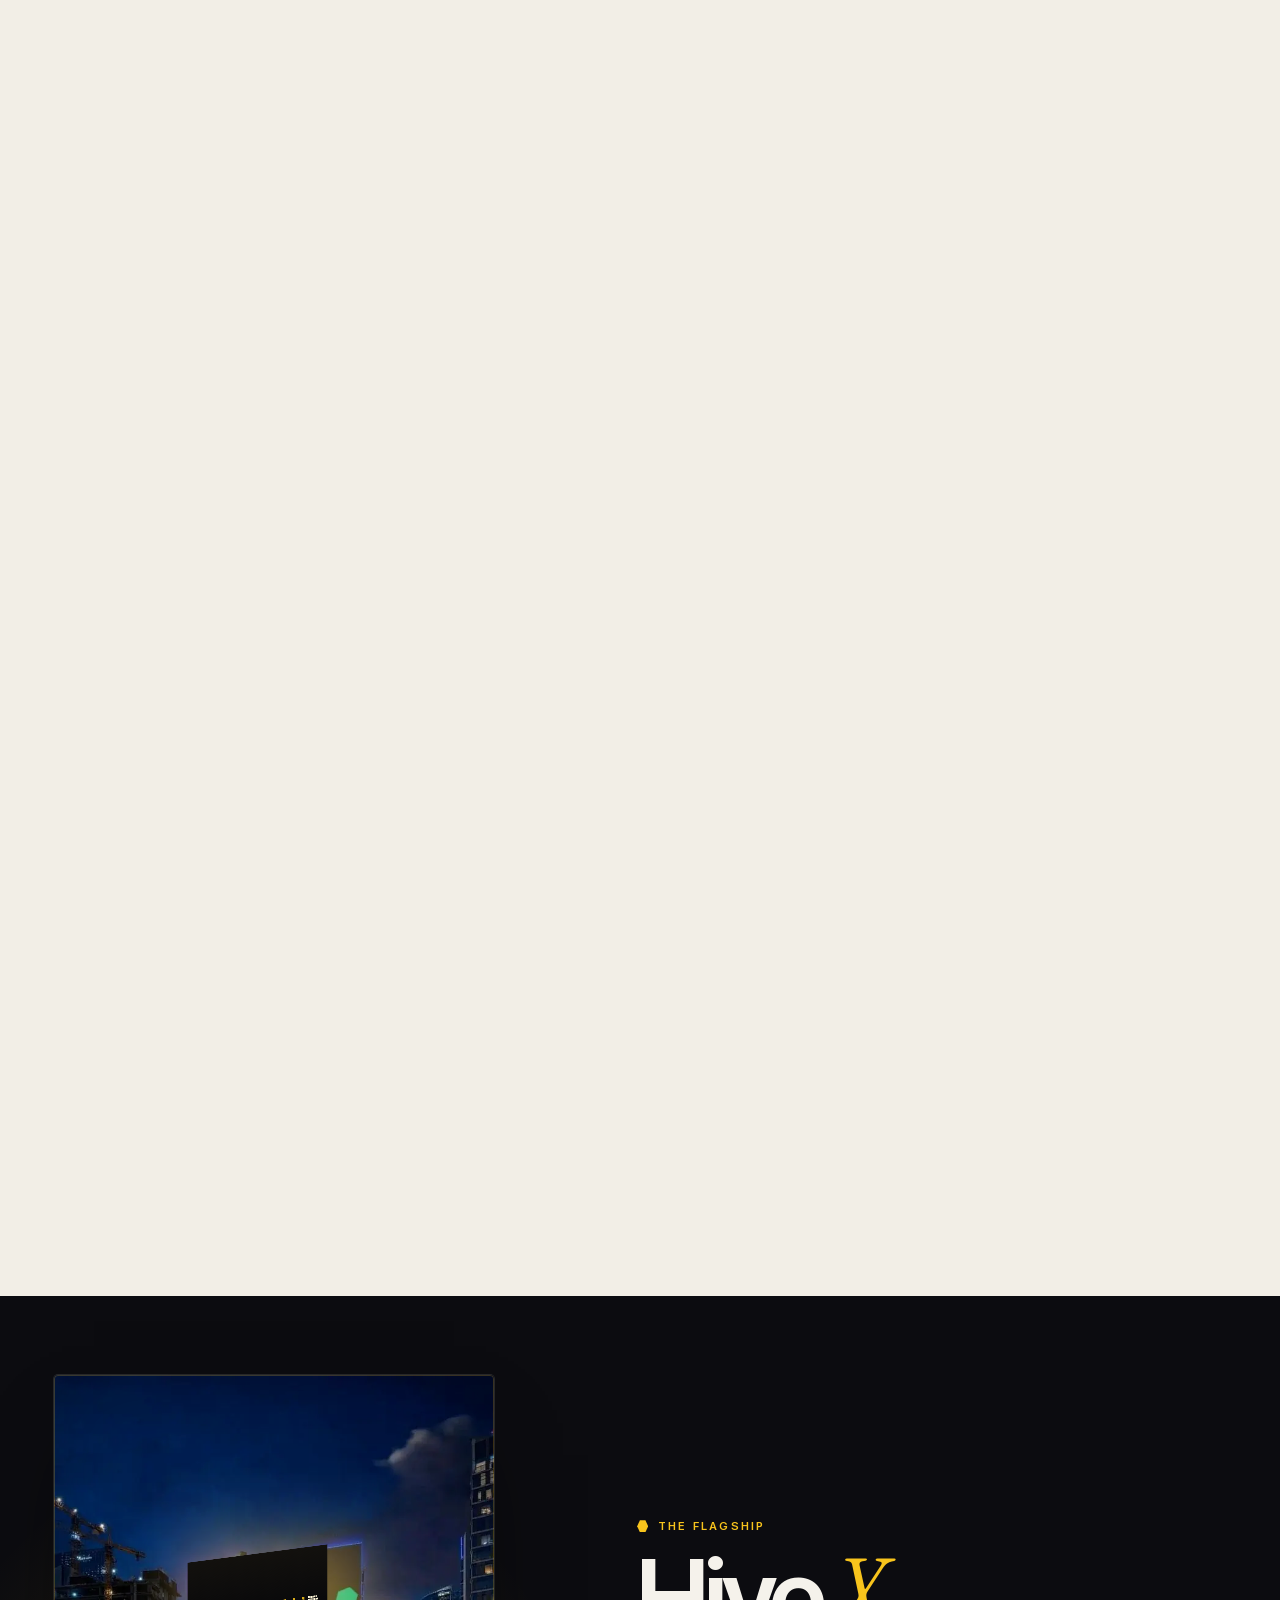
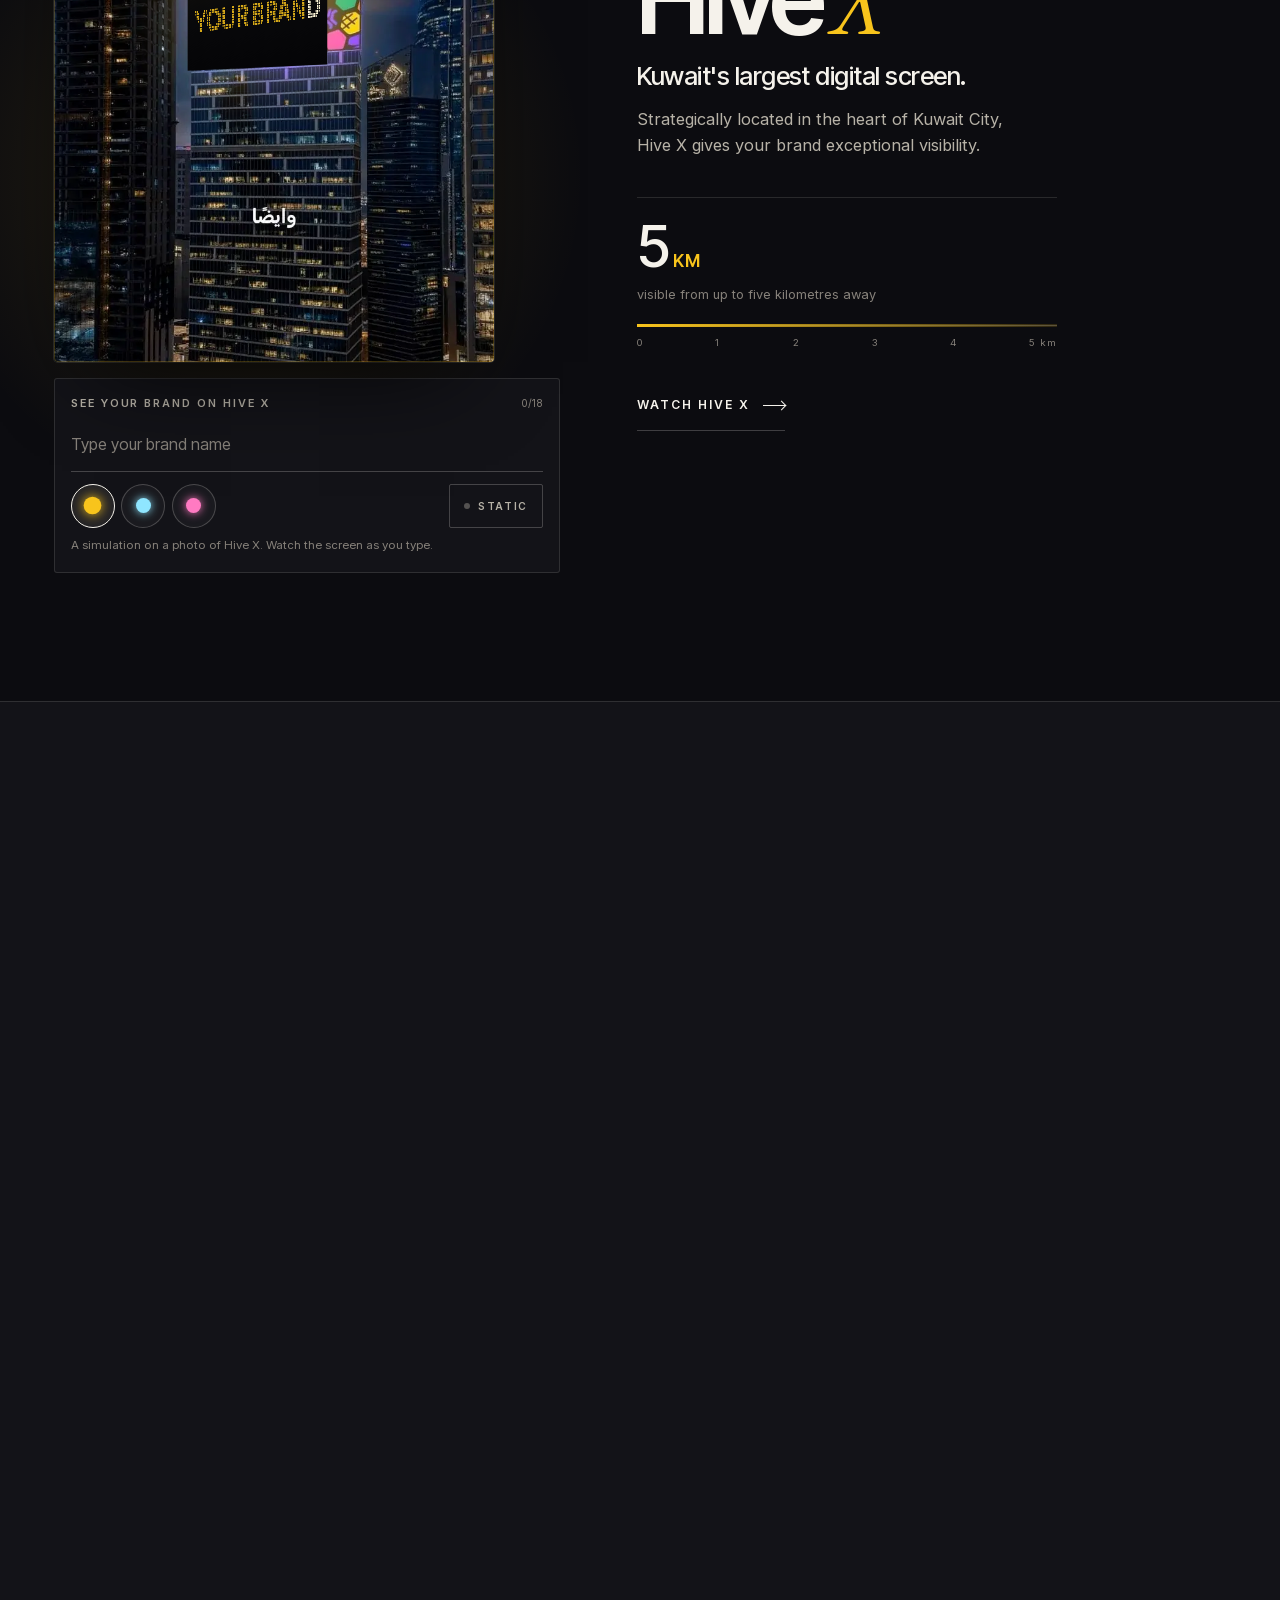
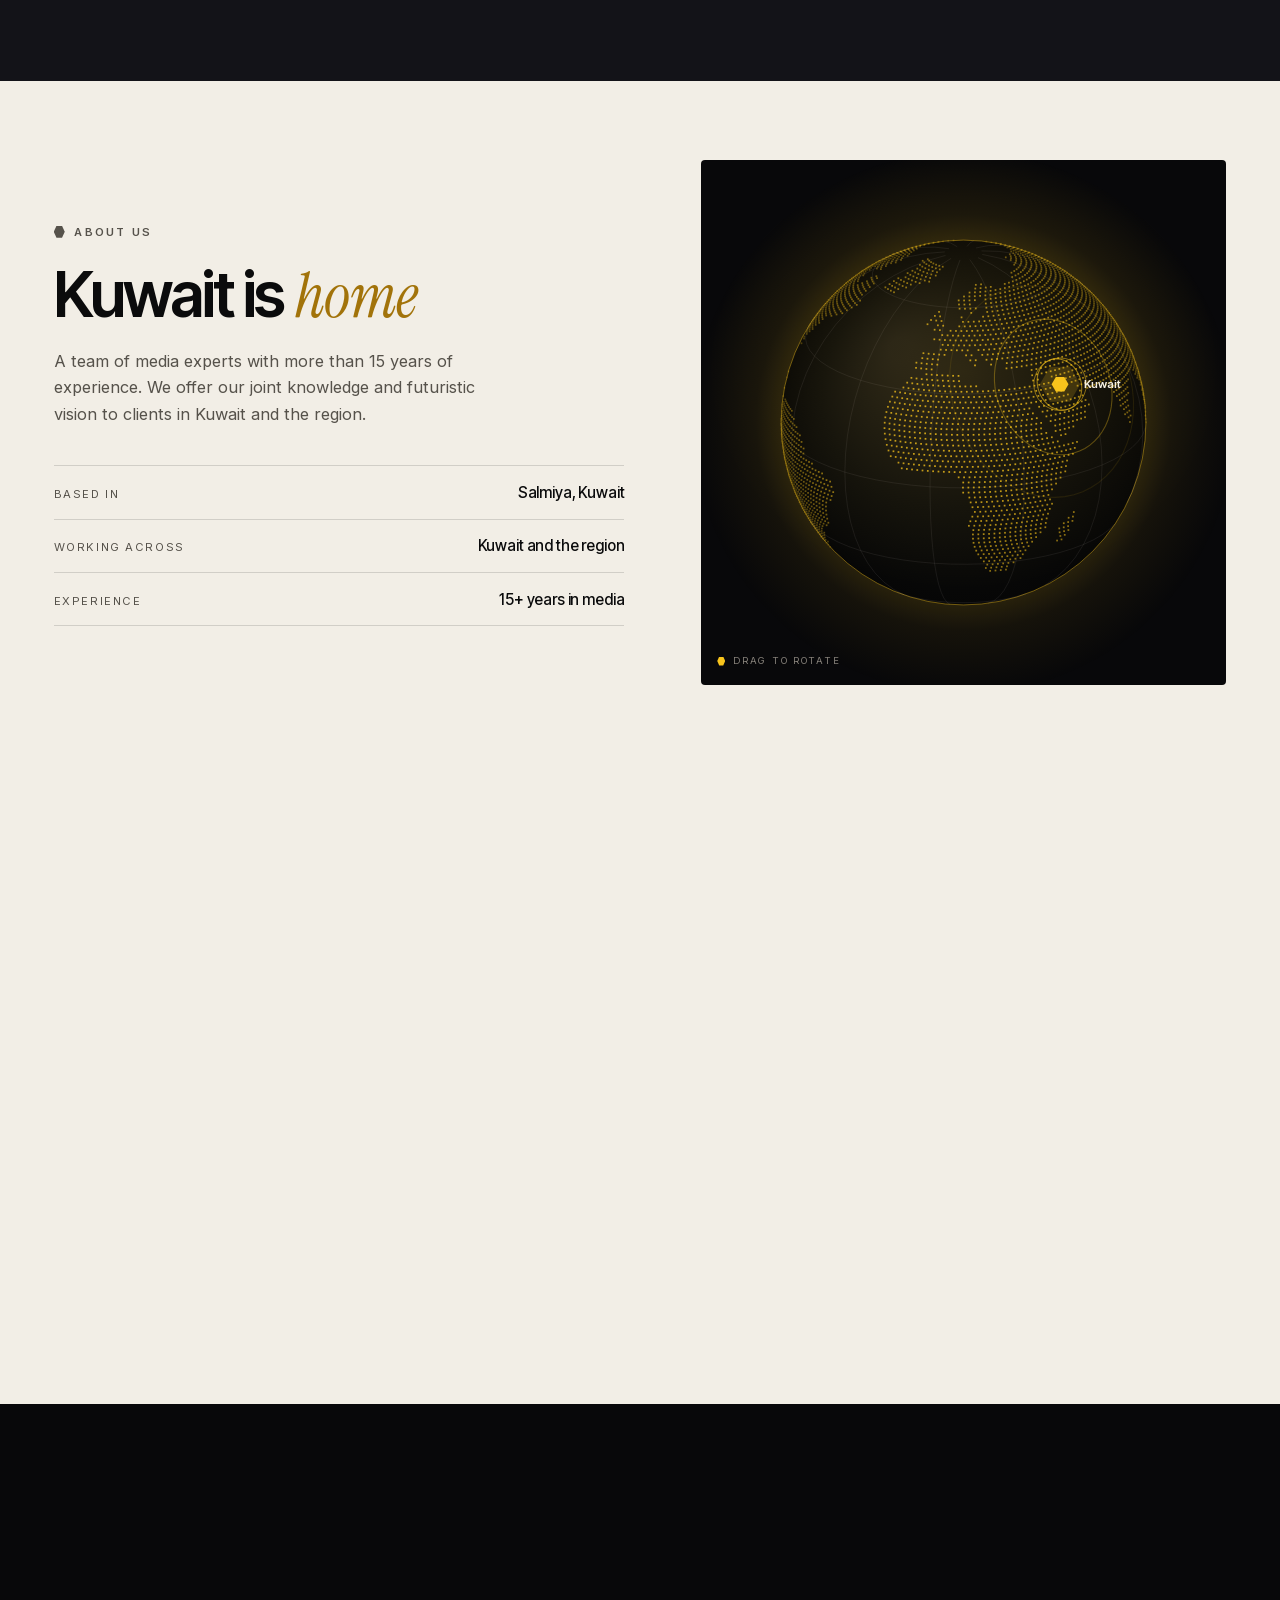
==== commit f06b79a6: "Load the behaviour after the first paint instead of before it" ====
--- a/index.html
+++ b/index.html
@@ -462,6 +462,16 @@
   <svg viewBox="0 0 24 24" width="18" height="18" fill="none" stroke="currentColor" stroke-width="1.5" aria-hidden="true"><path d="M12 19V5M5.5 11.5 12 5l6.5 6.5"/></svg>
 </a>
 
-<script src="assets/js/site.js" defer></script>
+<script>
+/* The behaviour loads after the first paint: parsing and running it must never
+   hold the hero back. Everything above the fold is styled and visible without it. */
+(function () {
+  var s = document.createElement('script');
+  s.src = 'assets/js/site.js';
+  var go = function () { document.body.appendChild(s); };
+  if (document.readyState === 'complete') go();
+  else requestAnimationFrame(function () { setTimeout(go, 0); });
+})();
+</script>
 </body>
 </html>
--- a/assets/css/site.css
+++ b/assets/css/site.css
@@ -1036,3 +1036,12 @@
   .stage-shot:hover{transform:none}
   .theme-btn svg{transition:opacity .2s}
 }
+
+/* below the first screen, style and layout are deferred until needed */
+.statement,.chapters,.solutions,.screens,.process,.foot{content-visibility:auto}
+.statement{contain-intrinsic-size:auto 520px}
+.chapters{contain-intrinsic-size:auto 900px}
+.solutions{contain-intrinsic-size:auto 1400px}
+.screens{contain-intrinsic-size:auto 900px}
+.process{contain-intrinsic-size:auto 800px}
+.foot{contain-intrinsic-size:auto 900px}
